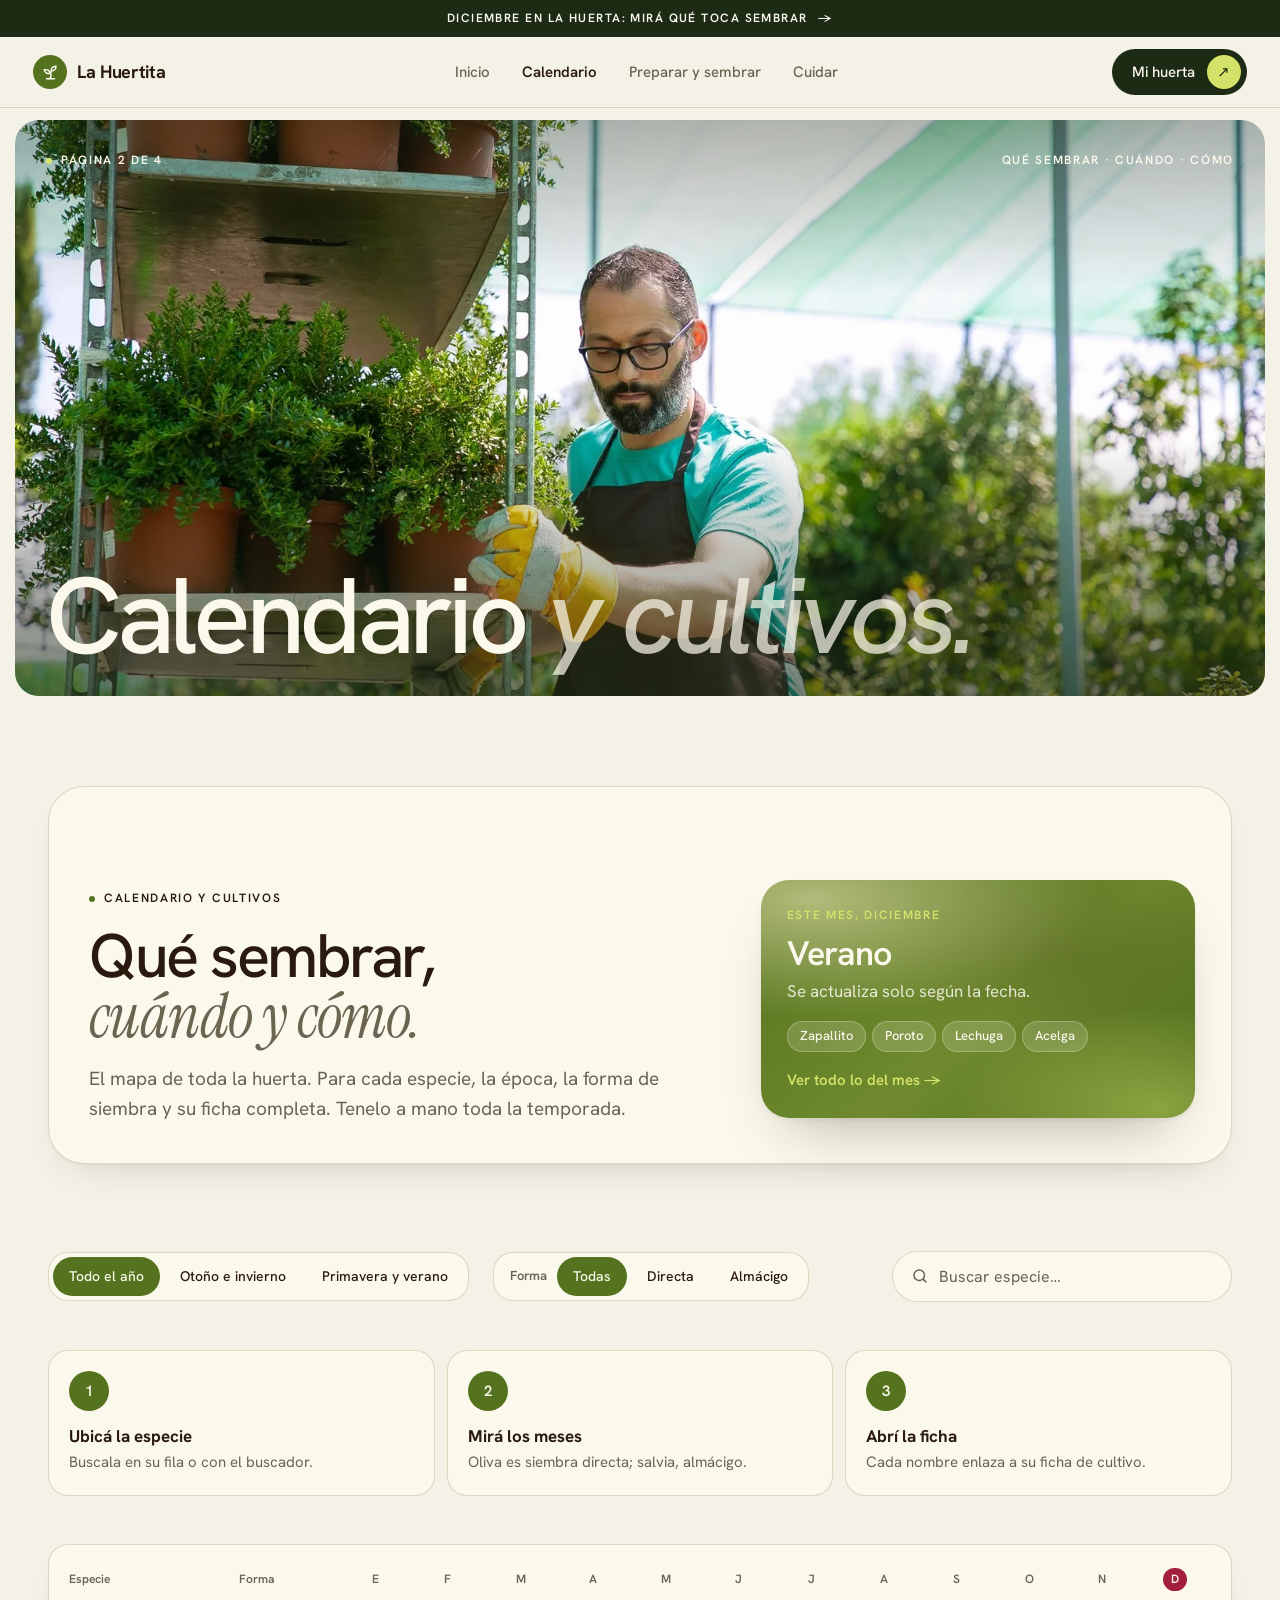
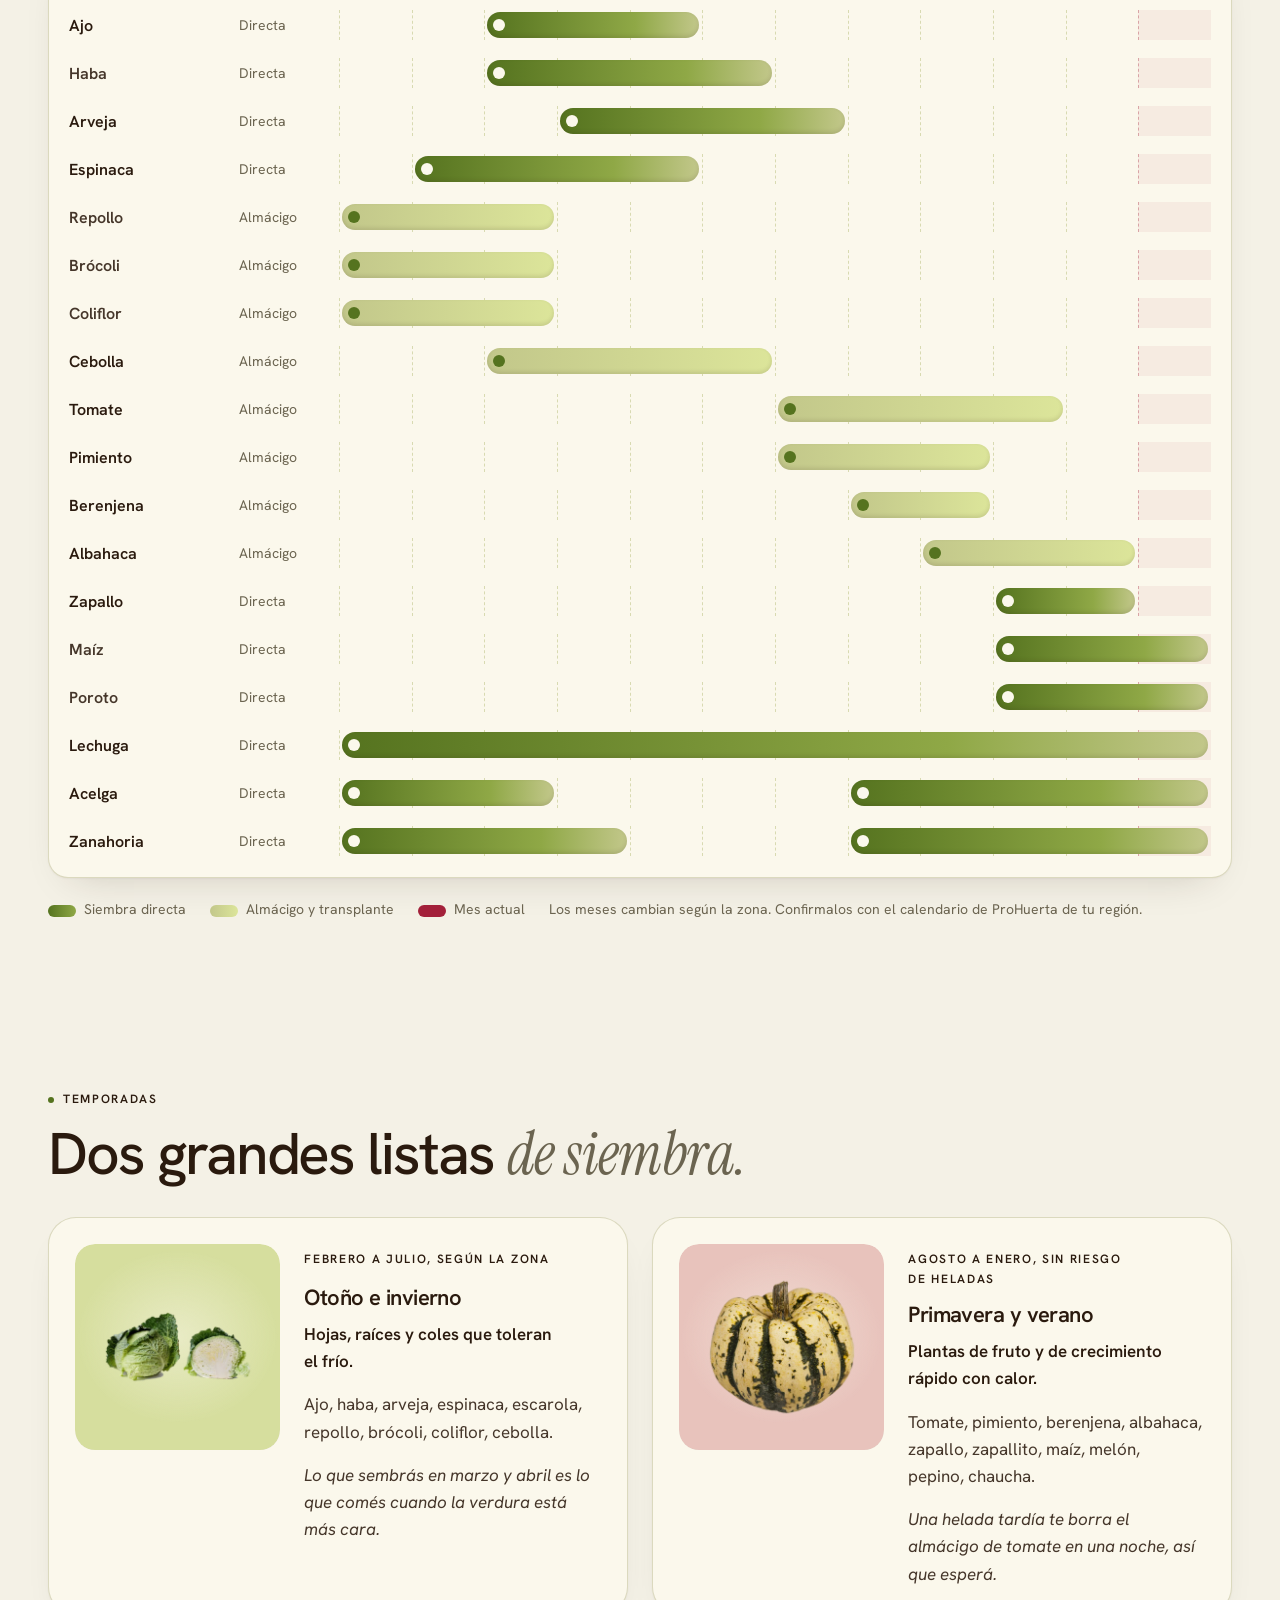
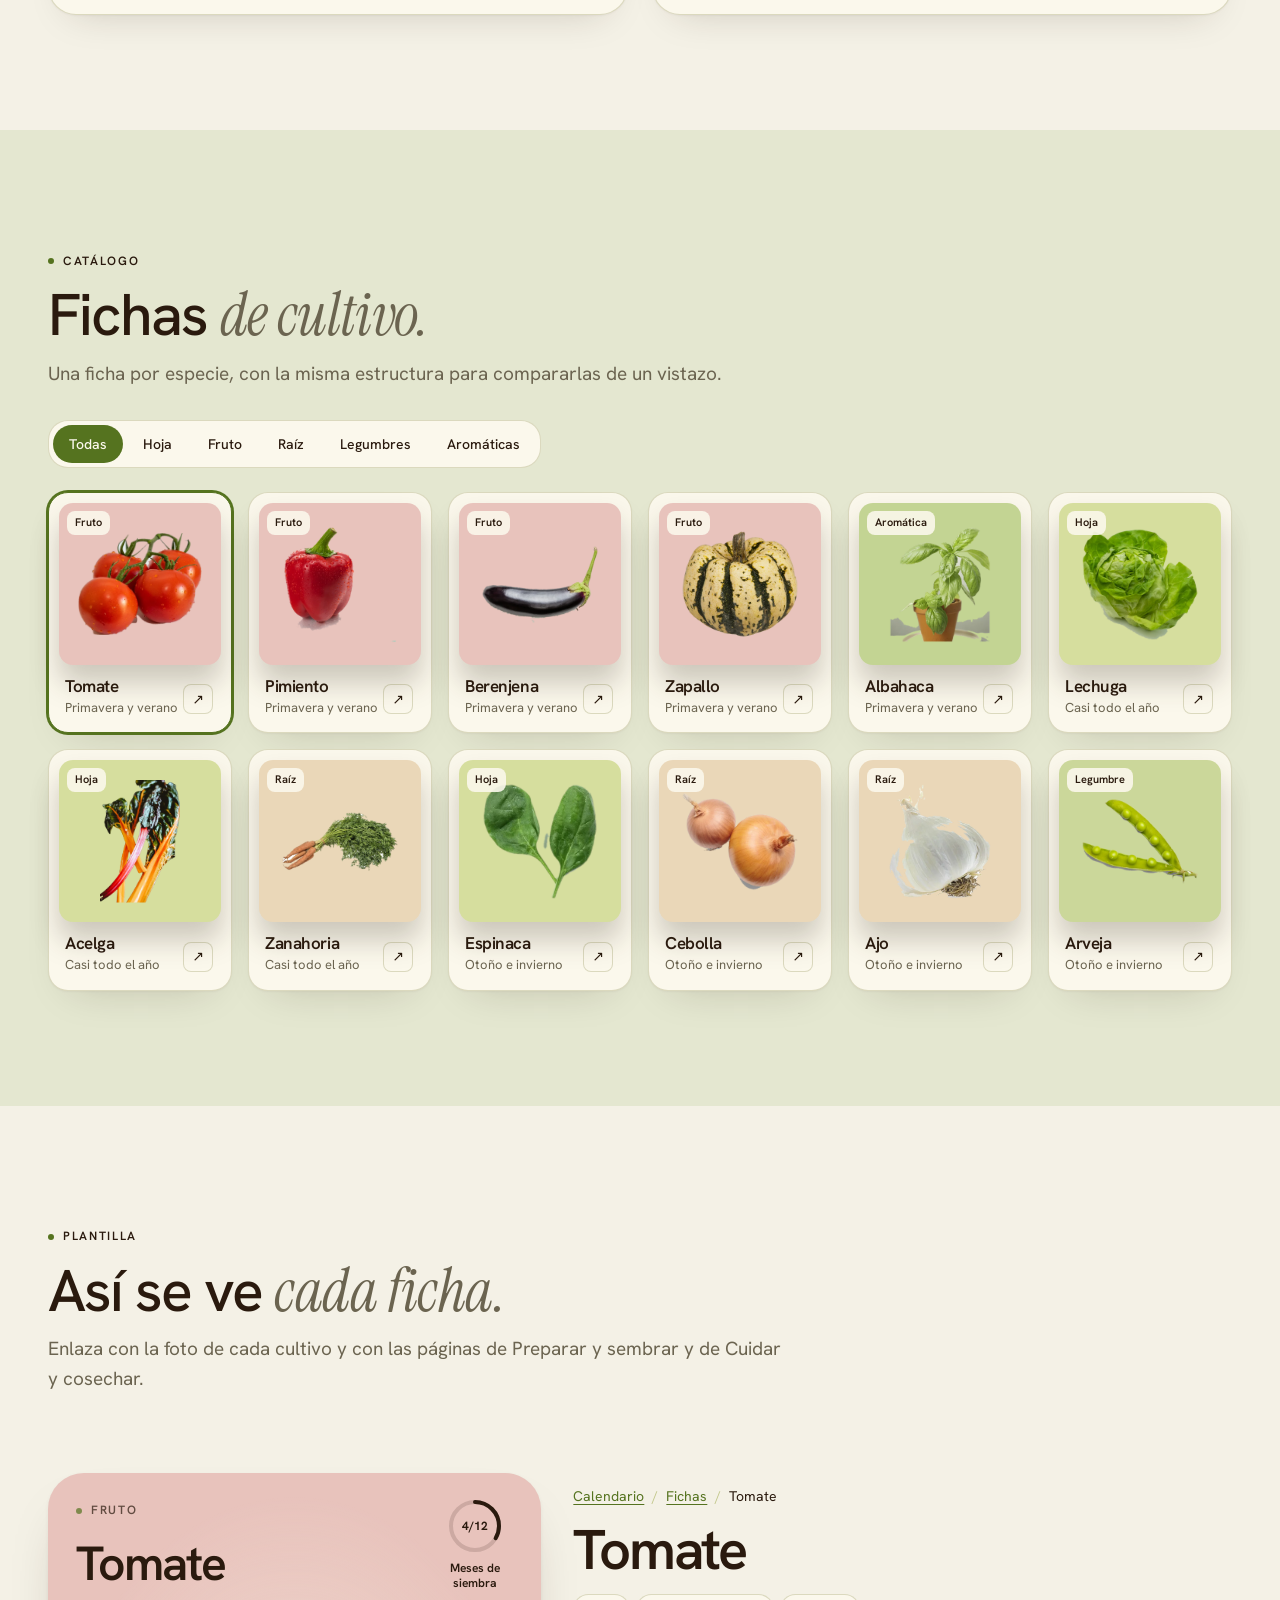
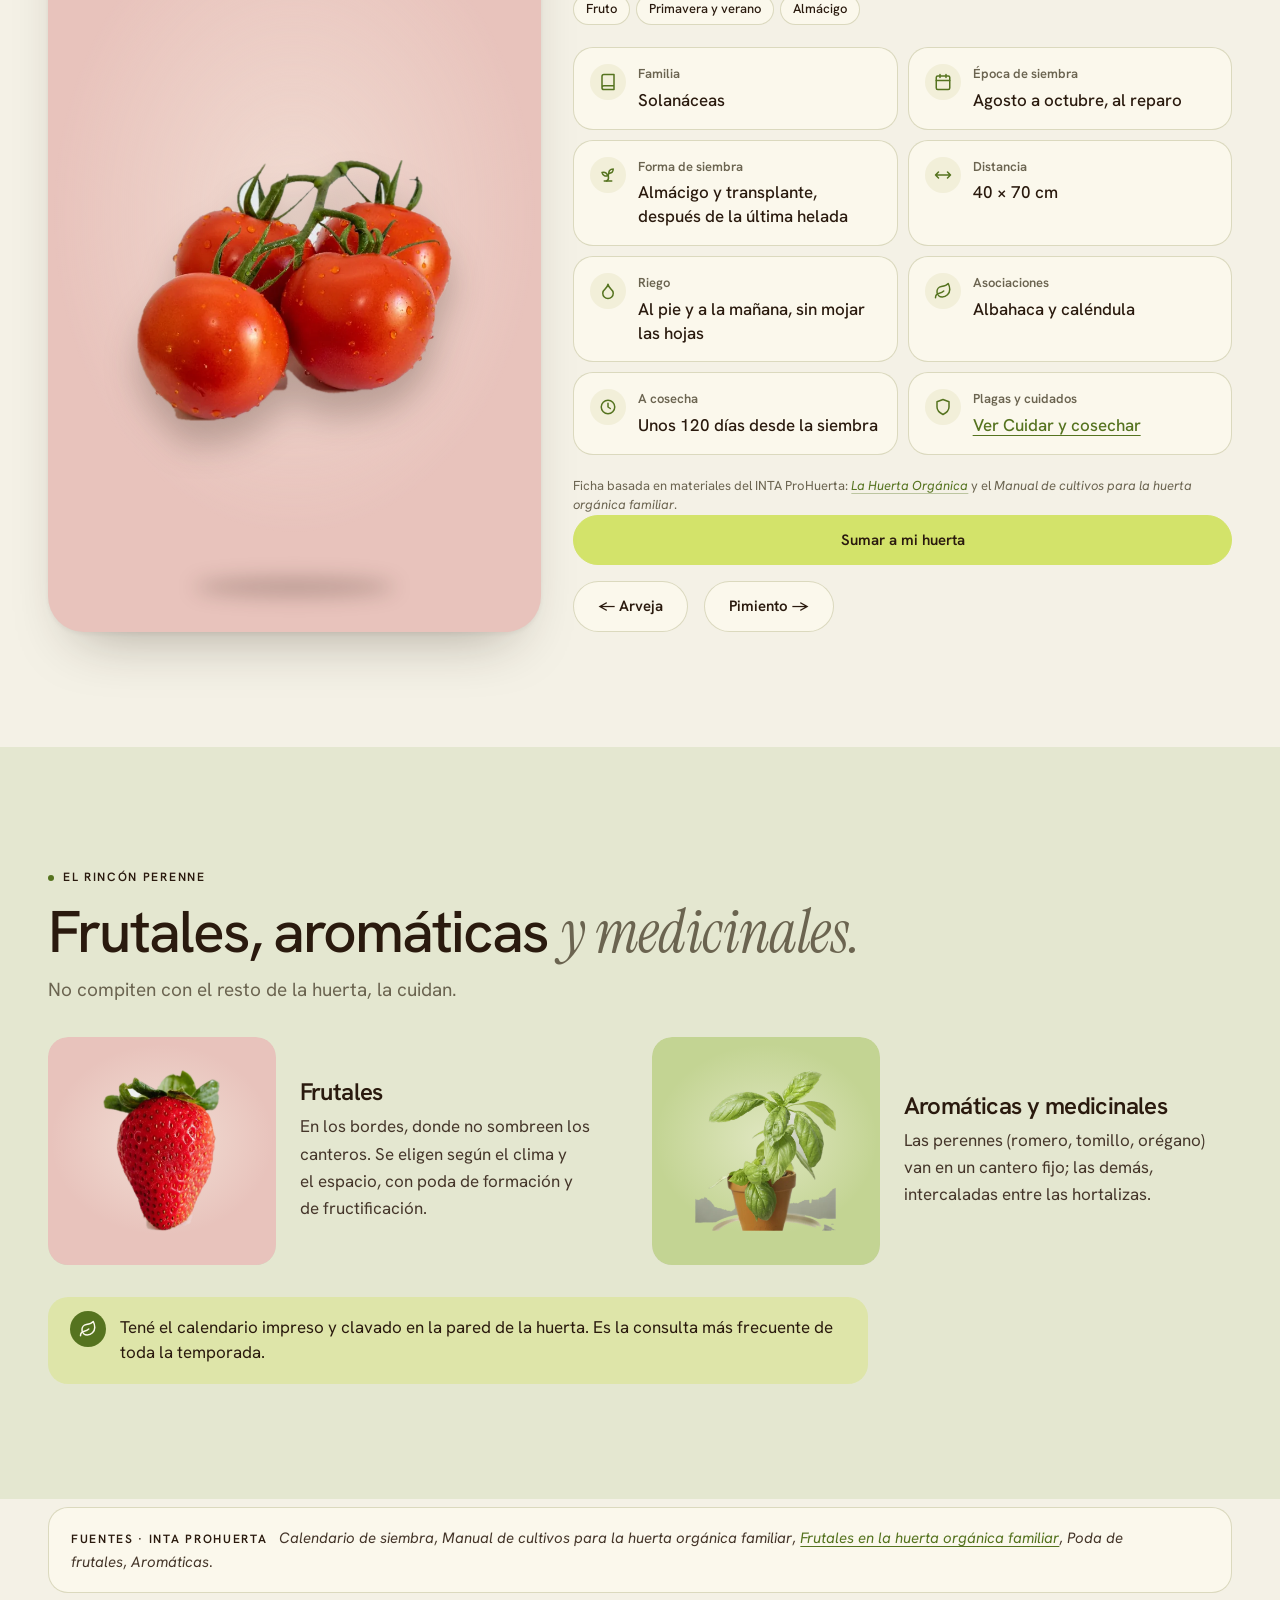
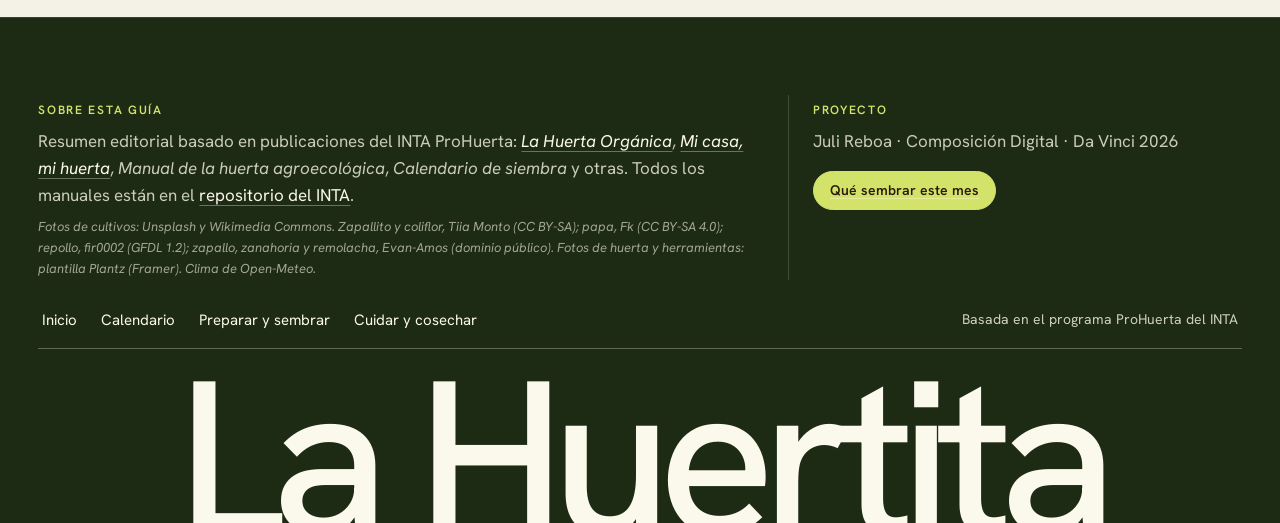
==== html/calendario.html @ 8a71ab1b "La Huertita: guía de huerta urbana familiar (P2 Composición Digital)" ====
<!doctype html>
<html lang="es">
  <head>
    <meta charset="utf-8">
    <meta name="viewport" content="width=device-width, initial-scale=1">
    <title>Calendario y cultivos · La Huertita</title>
    <meta name="description" content="Qué sembrar, cuándo y cómo: calendario anual de siembra y fichas de cultivo, basado en el ProHuerta del INTA.">
    <link href="https://cdn.jsdelivr.net/npm/bootstrap@5.3.8/dist/css/bootstrap.min.css" rel="stylesheet" integrity="sha384-sRIl4kxILFvY47J16cr9ZwB07vP4J8+LH7qKQnuqkuIAvNWLzeN8tE5YBujZqJLB" crossorigin="anonymous">
    <link rel="preconnect" href="https://fonts.googleapis.com">
    <link rel="preconnect" href="https://fonts.gstatic.com" crossorigin>
    <link href="https://fonts.googleapis.com/css2?family=Instrument+Serif:ital@0;1&display=swap" rel="stylesheet">
    <link rel="stylesheet" href="../css/style.css?v=2210b">
  </head>
  <body data-base="../">
    <header class="nav-huertita container-xxl px-3">
      <nav class="navbar navbar-expand-lg">
        <a class="navbar-brand" href="../index.html">La Huertita <small>Asistente de huerta</small></a>
        <button class="navbar-toggler" type="button" data-bs-toggle="collapse" data-bs-target="#menu" aria-controls="menu" aria-expanded="false" aria-label="Abrir el menú">
          <span class="navbar-toggler-icon"></span>
        </button>
        <div class="collapse navbar-collapse " id="menu">
          <ul class="navbar-nav gap-lg-3">
            <li class="nav-item"><a class="nav-link" href="../index.html">Inicio</a></li>
            <li class="nav-item"><a class="nav-link active" aria-current="page" href="calendario.html">Calendario</a></li>
            <li class="nav-item"><a class="nav-link" href="preparar-y-sembrar.html">Preparar y sembrar</a></li>
            <li class="nav-item"><a class="nav-link" href="cuidar-y-cosechar.html">Cuidar</a></li>
          </ul>
          <a class="btn-cta" href="../index.html#mis-plantas">Mi huerta <span class="circulo" aria-hidden="true">↗</span></a>
        </div>
      </nav>
    </header>

    <main>
      <section class="portada-interna">
        <div class="foto-marco">
          <img class="fondo" src="../imgs/fotos/vivero.webp" alt="Huertero acomodando macetas con plantines en un vivero" fetchpriority="high">
          <div class="foto-rotulos"><span>Página 2 de 4</span><span>Qué sembrar · Cuándo · Cómo</span></div>
          <p class="foto-titulo" aria-hidden="true">Calendario <em>y cultivos.</em></p>
        </div>
      </section>

      <!-- Hero + este mes -->
      <section class="hero-interna">
        <div class="container-xxl px-4 px-lg-5">
          <div class="row g-5 align-items-center">
            <div class="col-lg-7">
              <p class="overline">Calendario y cultivos</p>
              <h1>Qué sembrar, <em>cuándo y cómo.</em></h1>
              <p class="bajada mb-0">El mapa de toda la huerta. Para cada especie, la época, la forma de siembra y su ficha completa. Tenelo a mano toda la temporada.</p>
            </div>
            <div class="col-lg-5">
              <aside class="card tarjeta tarjeta-mes" aria-labelledby="temporada-mes">
                <p class="overline d-flex align-items-center gap-2"><span id="rotulo-mes">Este mes</span></p>
                <h2 id="temporada-mes">Primavera y verano</h2>
                <p>Se actualiza solo según la fecha.</p>
                <div class="chips mb-3" id="chips-mes"></div>
                <a class="link-flecha" href="#calendario">Ver todo lo del mes →</a>
              </aside>
            </div>
          </div>
        </div>
      </section>

      <!-- Filtros y cómo leer -->
      <section class="pt-5 pb-4">
        <div class="container-xxl px-4 px-lg-5">
          <div class="d-flex flex-wrap gap-4 align-items-center justify-content-between mb-5">
            <div class="d-flex flex-wrap gap-4 align-items-center">
              <div class="filtro" id="filtro-temporada" role="group" aria-label="Temporada">
                <button type="button" data-valor="todo" aria-pressed="true">Todo el año</button>
                <button type="button" data-valor="oi" aria-pressed="false">Otoño e invierno</button>
                <button type="button" data-valor="pv" aria-pressed="false">Primavera y verano</button>
              </div>
              <div class="filtro" id="filtro-forma" role="group" aria-label="Forma de siembra">
                <span class="etiqueta">Forma</span>
                <button type="button" data-valor="todas" aria-pressed="true">Todas</button>
                <button type="button" data-valor="directa" aria-pressed="false">Directa</button>
                <button type="button" data-valor="almacigo" aria-pressed="false">Almácigo</button>
              </div>
            </div>
            <label class="visually-hidden" for="buscador">Buscar especie</label>
            <input class="buscador" id="buscador" type="search" placeholder="Buscar especie…" autocomplete="off">
          </div>

          <ol class="pasos en-fila">
            <li><span class="n">1</span><div><strong>Ubicá la especie</strong><span>Buscala en su fila o con el buscador.</span></div></li>
            <li><span class="n">2</span><div><strong>Mirá los meses</strong><span>Oliva es siembra directa; salvia, almácigo.</span></div></li>
            <li><span class="n">3</span><div><strong>Abrí la ficha</strong><span>Cada nombre enlaza a su ficha de cultivo.</span></div></li>
          </ol>
        </div>
      </section>

      <!-- Calendario anual -->
      <section class="pt-4 pb-5" id="calendario">
        <div class="container-xxl px-4 px-lg-5">
          <h2 class="visually-hidden">Calendario anual de siembra</h2>
          <div class="table-responsive tabla-huerta">
            <div class="gantt" id="gantt" role="table" aria-label="Meses de siembra por especie"></div>
          </div>
          <div class="leyenda">
            <span><i style="background:linear-gradient(90deg,#55731F,#8FA846)"></i>Siembra directa</span>
            <span><i style="background:linear-gradient(90deg,#C2C78A,#DCE59A)"></i>Almácigo y transplante</span>
            <span><i style="background:var(--color-acento)"></i>Mes actual</span>
            <span>Los meses cambian según la zona. Confirmalos con el calendario de ProHuerta de tu región.</span>
          </div>
        </div>
      </section>

      <!-- Las dos temporadas -->
      <section class="seccion">
        <div class="container-xxl px-4 px-lg-5">
          <div class="encabezado">
            <p class="overline">Temporadas</p>
            <h2>Dos grandes listas <em>de siembra.</em></h2>
          </div>
          <div class="row g-4">
            <div class="col-lg-6">
              <article class="card tarjeta">
                <div class="row g-4">
                  <div class="col-sm-5"><figure class="lamina-grabado foto-recorte" style="--tono:#D6DE9E"><img class="img-fluid recorte" src="../imgs/cultivos/repollo.webp" alt="Repollo crespo de invierno" loading="lazy"></figure></div>
                  <div class="col-sm-7">
                    <p class="overline">Febrero a julio, según la zona</p>
                    <h3>Otoño e invierno</h3>
                    <p class="fw-semibold" style="color:var(--color-titulos)">Hojas, raíces y coles que toleran el frío.</p>
                    <p>Ajo, haba, arveja, espinaca, escarola, repollo, brócoli, coliflor, cebolla.</p>
                    <p class="fst-italic mb-0">Lo que sembrás en marzo y abril es lo que comés cuando la verdura está más cara.</p>
                  </div>
                </div>
              </article>
            </div>
            <div class="col-lg-6">
              <article class="card tarjeta">
                <div class="row g-4">
                  <div class="col-sm-5"><figure class="lamina-grabado foto-recorte" style="--tono:#E8C3BC"><img class="img-fluid recorte" src="../imgs/cultivos/zapallo.webp" alt="Zapallo de verano" loading="lazy"></figure></div>
                  <div class="col-sm-7">
                    <p class="overline">Agosto a enero, sin riesgo de heladas</p>
                    <h3>Primavera y verano</h3>
                    <p class="fw-semibold" style="color:var(--color-titulos)">Plantas de fruto y de crecimiento rápido con calor.</p>
                    <p>Tomate, pimiento, berenjena, albahaca, zapallo, zapallito, maíz, melón, pepino, chaucha.</p>
                    <p class="fst-italic mb-0">Una helada tardía te borra el almácigo de tomate en una noche, así que esperá.</p>
                  </div>
                </div>
              </article>
            </div>
          </div>
        </div>
      </section>

      <!-- Fichas de cultivo -->
      <section class="seccion alterna">
        <div class="container-xxl px-4 px-lg-5">
          <div class="encabezado">
            <p class="overline">Catálogo</p>
            <h2>Fichas <em>de cultivo.</em></h2>
            <p class="bajada">Una ficha por especie, con la misma estructura para compararlas de un vistazo.</p>
          </div>
          <div class="filtro mb-4" id="filtro-familia" role="group" aria-label="Filtrar por familia">
            <button type="button" data-valor="todas" aria-pressed="true">Todas</button>
            <button type="button" data-valor="hoja" aria-pressed="false">Hoja</button>
            <button type="button" data-valor="fruto" aria-pressed="false">Fruto</button>
            <button type="button" data-valor="raiz" aria-pressed="false">Raíz</button>
            <button type="button" data-valor="legumbre" aria-pressed="false">Legumbres</button>
            <button type="button" data-valor="aromatica" aria-pressed="false">Aromáticas</button>
          </div>
          <div class="row g-3" id="grilla-fichas"></div>
        </div>
      </section>

      <!-- Ficha tipo -->
      <section class="seccion">
        <div class="container-xxl px-4 px-lg-5">
          <div class="encabezado">
            <p class="overline">Plantilla</p>
            <h2>Así se ve <em>cada ficha.</em></h2>
            <p class="bajada">Enlaza con la foto de cada cultivo y con las páginas de Preparar y sembrar y de Cuidar y cosechar.</p>
          </div>
          <article class="ficha row g-5" id="ficha" aria-live="polite" style="scroll-margin-top:110px">
            <div class="col-lg-5">
              <div class="cabecera-ficha">
                <p class="overline" data-campo="familia">Fruto</p>
                <p class="nombre" data-campo="nombre" aria-hidden="true">Tomate</p>
                <div class="anillo" data-campo="anillo"></div>
                <img class="ficha-imagen recorte" src="../imgs/cultivos/tomate.webp" data-cultivo="tomate" data-base="../" alt="Tomate">
                <div class="sombra-piso" aria-hidden="true"></div>
              </div>
            </div>
            <div class="col-lg-7">
              <nav aria-label="Ubicación">
                <ol class="breadcrumb migas mb-0">
                  <li class="breadcrumb-item"><a href="#calendario">Calendario</a></li>
                  <li class="breadcrumb-item"><a href="#grilla-fichas">Fichas</a></li>
                  <li class="breadcrumb-item active" aria-current="page" data-campo="miga">Tomate</li>
                </ol>
              </nav>
              <h3>Tomate</h3>
              <div class="chips"></div>
              <dl>
                <div class="ico-familia"><dt>Familia</dt><dd data-campo="botanica"></dd></div>
                <div class="ico-epoca"><dt>Época de siembra</dt><dd data-campo="siembra"></dd></div>
                <div class="ico-forma"><dt>Forma de siembra</dt><dd data-campo="como"></dd></div>
                <div class="ico-distancia"><dt>Distancia</dt><dd data-campo="distancia"></dd></div>
                <div class="ico-riego"><dt>Riego</dt><dd data-campo="riego"></dd></div>
                <div class="ico-asociaciones"><dt>Asociaciones</dt><dd data-campo="asociaciones"></dd></div>
                <div class="ico-cosecha"><dt>A cosecha</dt><dd data-campo="dias"></dd></div>
                <div class="ico-plagas"><dt>Plagas y cuidados</dt><dd><a href="cuidar-y-cosechar.html#plagas">Ver Cuidar y cosechar</a></dd></div>
              </dl>
              <p class="fuente-dato">Ficha basada en materiales del INTA ProHuerta: <a href="https://repositorio.inta.gob.ar/handle/20.500.12123/15389" target="_blank" rel="noopener"><em>La Huerta Orgánica</em></a> y el <em>Manual de cultivos para la huerta orgánica familiar</em>.</p>
              <a class="btn btn-huerta lima w-100 mb-3" id="ficha-sumar" href="../index.html#mis-plantas">Sumar a mi huerta</a>
              <div class="d-flex gap-3">
                <button class="btn btn-huerta secundario" type="button" id="ficha-anterior">← Anterior</button>
                <button class="btn btn-huerta secundario" type="button" id="ficha-siguiente">Siguiente →</button>
              </div>
            </div>
          </article>
        </div>
      </section>

      <!-- Frutales, aromáticas y medicinales -->
      <section class="seccion alterna">
        <div class="container-xxl px-4 px-lg-5">
          <div class="encabezado">
            <p class="overline">El rincón perenne</p>
            <h2>Frutales, aromáticas <em>y medicinales.</em></h2>
            <p class="bajada">No compiten con el resto de la huerta, la cuidan.</p>
          </div>
          <div class="row g-4">
            <div class="col-lg-6">
              <div class="row g-4 align-items-center">
                <div class="col-sm-5"><figure class="lamina-grabado foto-recorte" style="--tono:#E8C3BC"><img class="img-fluid recorte" src="../imgs/cultivos/frutilla.webp" alt="Frutilla madura" loading="lazy"></figure></div>
                <div class="col-sm-7">
                  <h3 class="fs-4">Frutales</h3>
                  <p class="mb-0">En los bordes, donde no sombreen los canteros. Se eligen según el clima y el espacio, con poda de formación y de fructificación.</p>
                </div>
              </div>
            </div>
            <div class="col-lg-6">
              <div class="row g-4 align-items-center">
                <div class="col-sm-5"><figure class="lamina-grabado foto-recorte" style="--tono:#C3D493"><img class="img-fluid recorte" src="../imgs/cultivos/albahaca.webp" alt="Planta de albahaca en maceta" loading="lazy"></figure></div>
                <div class="col-sm-7">
                  <h3 class="fs-4">Aromáticas y medicinales</h3>
                  <p class="mb-0">Las perennes (romero, tomillo, orégano) van en un cantero fijo; las demás, intercaladas entre las hortalizas.</p>
                </div>
              </div>
            </div>
          </div>
          <p class="nota">Tené el calendario impreso y clavado en la pared de la huerta. Es la consulta más frecuente de toda la temporada.</p>
        </div>
      </section>

      <section class="fuentes">
        <div class="container-xxl px-4 px-lg-5">
          <p class="mb-0"><span class="overline">Fuentes · INTA ProHuerta</span> <em>Calendario de siembra</em>, <em>Manual de cultivos para la huerta orgánica familiar</em>, <a href="https://repositorio.inta.gob.ar/handle/20.500.12123/15387" target="_blank" rel="noopener"><em>Frutales en la huerta orgánica familiar</em></a>, <em>Poda de frutales</em>, <em>Aromáticas</em>.</p>
        </div>
      </section>
    </main>

    <footer class="pie">
      <div class="container-xxl px-3">
        <div class="pie-marco">
          <img class="fondo" src="../imgs/paisajes/bruma.webp" alt="" loading="lazy">
          <div class="pie-tarjeta">
            <div>
              <p class="overline mb-2">Sobre esta guía</p>
              <p class="mb-2">Resumen editorial basado en publicaciones del INTA ProHuerta: <a href="https://repositorio.inta.gob.ar/handle/20.500.12123/15389" target="_blank" rel="noopener"><em>La Huerta Orgánica</em></a>, <a href="https://repositorio.inta.gob.ar/handle/20.500.12123/15072" target="_blank" rel="noopener"><em>Mi casa, mi huerta</em></a>, <em>Manual de la huerta agroecológica</em>, <em>Calendario de siembra</em> y otras. Todos los manuales están en el <a href="https://repositorio.inta.gob.ar/" target="_blank" rel="noopener">repositorio del INTA</a>.</p>
              <p class="credito mt-0 mb-0">Fotos de cultivos: Unsplash y Wikimedia Commons. Zapallito y coliflor, Tiia Monto (CC BY-SA); papa, Fk (CC BY-SA 4.0); repollo, fir0002 (GFDL 1.2); zapallo, zanahoria y remolacha, Evan-Amos (dominio público). Fotos de huerta y herramientas: plantilla Plantz (Framer). Clima de Open-Meteo.</p>
            </div>
            <div>
              <p class="overline mb-2">Proyecto</p>
              <p class="mb-3">Juli Reboa · Composición Digital · Da Vinci 2026</p>
              <a class="btn btn-huerta lima chico" href="calendario.html">Qué sembrar este mes</a>
            </div>
          </div>
          <div class="pie-barra">
            <nav class="d-flex flex-wrap gap-4" aria-label="Pie de página">
              <a href="../index.html">Inicio</a>
              <a href="calendario.html">Calendario</a>
              <a href="preparar-y-sembrar.html">Preparar y sembrar</a>
              <a href="cuidar-y-cosechar.html">Cuidar y cosechar</a>
            </nav>
            <span>Basada en el programa ProHuerta del INTA</span>
          </div>
          <p class="pie-gigante" aria-hidden="true">La Huertita</p>
        </div>
      </div>
    </footer>

    <script src="https://cdn.jsdelivr.net/npm/bootstrap@5.3.8/dist/js/bootstrap.bundle.min.js" integrity="sha384-FKyoEForCGlyvwx9Hj09JcYn3nv7wiPVlz7YYwJrWVcXK/BmnVDxM+D2scQbITxI" crossorigin="anonymous"></script>
    <script src="../js/cultivos.js"></script>
    <script src="../js/este-mes.js"></script>
    <script src="../js/calendario.js"></script>
    <script src="../js/front.js?v=2210b"></script>
  </body>
</html>
---- css/style.css ----
@font-face {
    font-family: "Hanken Grotesk";
    src: url("font/HankenGrotesk-Variable.ttf");
    font-weight: 100 900;
    font-style: normal;
}

@font-face {
    font-family: "Hanken Grotesk";
    src: url("font/HankenGrotesk-Italic-Variable.ttf");
    font-weight: 100 900;
    font-style: italic;
}

/* =========================================================
   La Huertita · asistente de huerta en casa
   Paleta del P1, un poco más vibrante, con un lima para la
   acción principal. Fondo salvia claro, tarjetas crema muy
   redondeadas, verdes en degradé y controles en píldora.
   ========================================================= */
:root{
    --color-fondos:#FBF8EC;        /* Crema: superficie de tarjetas */
    --color-fondos-alt:#F2EFD9;    /* Crema con Salvia: superficies internas */
    --color-app:#EDEBD8;           /* fondo de página */
    --color-titulos:#2A1A0E;       /* Espresso */
    --color-textos:#45362A;        /* cuerpo, 10:1 sobre Crema */
    --color-suave:#6B6450;         /* secundarios, 5,6:1 sobre Crema */
    --color-acento:#A3203A;        /* Tomate: «hoy» y alertas */
    --color-acento-oscuro:#4A1416; /* Burgundy */
    --color-marca:#55731F;         /* Olivo: marca y estados activos */
    --color-lineas:#C2C78A;        /* Salvia */
    --color-lima:#D3E36A;          /* Lima: la acción principal */
    --color-borde:rgba(150,150,95,.32);
    --color-blanco:#FBF8EC;

    --verde-degrade:
        radial-gradient(120% 90% at 12% 8%, rgba(194,199,138,.85), transparent 55%),
        radial-gradient(80% 70% at 92% 96%, rgba(211,227,106,.45), transparent 60%),
        radial-gradient(60% 60% at 70% 30%, rgba(42,26,14,.16), transparent 70%),
        linear-gradient(140deg, #55731F, #6F8A2E 55%, #4C6A1B);

    --radio-xl:36px;
    --radio:28px;
    --radio-m:20px;
    --radio-s:14px;
    --pildora:999px;
    --sombra:0 1px 2px rgba(42,26,14,.04), 0 18px 40px -24px rgba(42,26,14,.22);
    --sombra-alta:0 2px 4px rgba(42,26,14,.05), 0 30px 60px -30px rgba(42,26,14,.38);
    --medida:68ch;
}

html{ scroll-behavior:smooth; scroll-padding-top:104px; }
@media (prefers-reduced-motion:reduce){ html{ scroll-behavior:auto; } *, *::before{ transition:none !important; animation:none !important; } }

body{
    background-color:var(--color-app);
    color:var(--color-textos);
    font-family:"Hanken Grotesk", system-ui, sans-serif;
    font-size:17px;
    line-height:1.6;
}

h1,h2,h3,h4,h5,h6{
    font-family:"Hanken Grotesk";
    font-weight:600;
    color:var(--color-titulos);
    line-height:1.08;
    letter-spacing:-.025em;
    text-wrap:balance;
}
p{ text-wrap:pretty; }
p,a{ font-family:"Hanken Grotesk"; }
a{ color:var(--color-marca); text-decoration-thickness:1px; text-underline-offset:.22em; }
a:hover{ color:var(--color-titulos); }
em{ font-style:italic; }

::selection{ background:var(--color-lima); color:var(--color-titulos); }
:focus-visible{ outline:2px solid var(--color-marca); outline-offset:3px; }
html{ scrollbar-color:var(--color-lineas) var(--color-app); }
input, textarea{ caret-color:var(--color-marca); }
.tabular{ font-variant-numeric:tabular-nums; }

/* ---------- piezas comunes ---------- */
.overline{
    font-size:13px; font-weight:600; letter-spacing:.06em; text-transform:uppercase;
    color:var(--color-marca); margin:0;
}
.bajada{ font-size:19px; line-height:1.55; color:var(--color-suave); max-width:var(--medida); }
.text-center .bajada{ margin-inline:auto; }
.link-flecha{ font-weight:600; font-size:15px; text-decoration:none; color:var(--color-marca); display:inline-flex; gap:6px; align-items:center; background:none; border:0; padding:0; }
.link-flecha:hover{ color:var(--color-titulos); }

.btn-huerta{
    font-weight:600; font-size:15px;
    padding:13px 24px; border-radius:var(--pildora);
    border:1px solid var(--color-titulos);
    background:var(--color-titulos); color:var(--color-fondos);
    text-decoration:none; display:inline-flex; align-items:center; justify-content:center; gap:8px;
    transition:background-color .2s ease, color .2s ease, transform .2s ease;
}
.btn-huerta:hover{ background:var(--color-marca); border-color:var(--color-marca); color:var(--color-fondos); }
.btn-huerta:active{ transform:scale(.98); }
.btn-huerta.secundario{ background:var(--color-fondos); color:var(--color-titulos); border-color:var(--color-borde); }
.btn-huerta.secundario:hover{ background:var(--color-fondos-alt); border-color:var(--color-lineas); color:var(--color-titulos); }
.btn-huerta.lima{ background:var(--color-lima); border-color:var(--color-lima); color:var(--color-titulos); }
.btn-huerta.lima:hover{ background:var(--color-titulos); border-color:var(--color-titulos); color:var(--color-lima); }
.btn-huerta.chico{ padding:8px 16px; font-size:14px; }

.chip{
    display:inline-flex; align-items:center; gap:6px;
    font-size:13px; font-weight:500; line-height:1.3;
    padding:6px 12px; border:1px solid var(--color-borde); border-radius:var(--pildora);
    color:var(--color-titulos); background:var(--color-fondos);
}
.chips{ display:flex; flex-wrap:wrap; gap:6px; }
.card > .chip, .tarjeta > .chip{ align-self:flex-start; }
.chip.lima{ background:var(--color-lima); border-color:var(--color-lima); }
.chip.alerta{ background:var(--color-acento); border-color:var(--color-acento); color:var(--color-fondos); }

.vivo{ display:inline-flex; align-items:center; gap:8px; font-size:14px; font-weight:600; color:var(--color-marca); }
.vivo::before{ content:""; width:8px; height:8px; border-radius:50%; background:currentColor; box-shadow:0 0 0 4px rgba(85,115,31,.18); }

.seccion{ padding:56px 0; }
.seccion.alterna{ background:transparent; }
.seccion h2{ font-size:clamp(30px,4vw,44px); }

.panel{
    background:var(--color-fondos); border:1px solid var(--color-borde);
    border-radius:var(--radio); box-shadow:var(--sombra); padding:26px;
}
.panel-verde{
    background:var(--verde-degrade); color:var(--color-fondos);
    border-radius:var(--radio); box-shadow:var(--sombra-alta); padding:26px;
    position:relative; overflow:hidden;
}
.panel-verde h2, .panel-verde h3, .panel-verde .overline{ color:var(--color-fondos); }
.panel-verde p{ color:rgba(251,248,236,.85); }
.panel .cabeza, .panel-verde .cabeza{ display:flex; justify-content:space-between; align-items:flex-start; gap:12px; }
.panel h2.chico, .panel-verde h2.chico{ font-size:20px; margin:0; display:flex; align-items:center; gap:10px; }

.icono-redondo{
    width:44px; height:44px; border-radius:50%; flex:none;
    display:inline-flex; align-items:center; justify-content:center;
    background:var(--color-fondos-alt); color:var(--color-marca);
}
.icono-redondo svg{ width:22px; height:22px; }

/* ---------- cabecera flotante ---------- */
.nav-huertita{ position:sticky; top:12px; z-index:20; margin-top:12px; }
.nav-huertita .navbar{
    background:rgba(251,248,236,.84); backdrop-filter:blur(14px); -webkit-backdrop-filter:blur(14px);
    border:1px solid var(--color-borde); border-radius:var(--pildora);
    box-shadow:var(--sombra); padding:8px 8px 8px 10px;
}
.nav-huertita .navbar-brand{
    font-weight:700; font-size:18px; letter-spacing:-.02em; color:var(--color-titulos);
    display:flex; align-items:center; gap:10px; padding:0; margin-right:16px;
}
.nav-huertita .navbar-brand::before{
    content:""; width:40px; height:40px; border-radius:50%; flex:none;
    background:var(--color-marca) url("data:image/svg+xml,%3csvg xmlns='http://www.w3.org/2000/svg' viewBox='0 0 24 24' fill='none' stroke='%23FBF8EC' stroke-width='1.8' stroke-linecap='round' stroke-linejoin='round'%3e%3cpath d='M7 20h10'/%3e%3cpath d='M10 20c5.5-2.5.8-6.4 3-10'/%3e%3cpath d='M9.5 9.4c1.1.8 1.8 2.2 2.3 3.7-2 .4-3.5.4-4.8-.3-1.2-.6-2.3-1.9-3-4.2 2.8-.5 4.4 0 5.5.8z'/%3e%3cpath d='M14.1 6a7 7 0 0 0-1.1 4c1.9-.1 3.3-.6 4.3-1.4 1-1 1.6-2.3 1.7-4.6-2.7.1-4 1-4.9 2z'/%3e%3c/svg%3e") center/22px no-repeat;
}
.navbar-brand small, .pie .marca small{ font-size:12px; font-weight:500; letter-spacing:0; text-transform:none; color:var(--color-suave); }
.nav-huertita .navbar-nav{ background:var(--color-fondos-alt); border-radius:var(--pildora); padding:4px; gap:2px !important; }
.nav-huertita .nav-link{
    font-size:15px; font-weight:500; color:var(--color-titulos);
    padding:9px 18px !important; border-radius:var(--pildora);
    transition:background-color .2s ease, color .2s ease;
}
.nav-huertita .nav-link:hover{ background:rgba(194,199,138,.35); color:var(--color-titulos); }
.nav-huertita .nav-link.active{ background:var(--color-marca); color:var(--color-fondos); }
.nav-huertita .navbar-toggler{ border:1px solid var(--color-borde); border-radius:50%; width:44px; height:44px; padding:0; background:var(--color-fondos); }
.nav-huertita .navbar-toggler:focus{ box-shadow:0 0 0 2px var(--color-marca); }
.nav-huertita .navbar-toggler-icon{ width:18px; height:18px; }
@media (max-width:991.98px){
    .nav-huertita .navbar{ border-radius:var(--radio); }
    .nav-huertita .navbar-collapse{ padding:10px 2px 4px; }
    .nav-huertita .navbar-nav{ border-radius:var(--radio-m); }
    .nav-huertita .nav-link{ padding:12px 16px !important; }
}

/* ---------- imágenes ---------- */
figure{ margin:0; }
.lamina{ position:relative; }
.lamina figcaption{ position:absolute; left:16px; bottom:16px; right:16px; display:flex; }
.lamina figcaption span{
    font-size:13px; line-height:1.3; color:var(--color-titulos);
    background:rgba(251,248,236,.8); backdrop-filter:blur(10px); -webkit-backdrop-filter:blur(10px);
    border-radius:var(--pildora); padding:8px 14px;
}
.lamina-grabado figcaption{ font-size:13px; color:var(--color-suave); margin-top:10px; }
.hero-imagen{ width:100%; aspect-ratio:4/5; object-fit:cover; border-radius:var(--radio); display:block; }
.lamina-grabado img{
    display:block; width:100%; aspect-ratio:1; object-fit:contain;
    background:var(--color-fondos-alt); padding:10%; border-radius:var(--radio-m);
}
.lamina-grabado.grande img{ aspect-ratio:16/10; padding:5%; }
.imagen-cover{ width:100%; height:100%; object-fit:cover; border-radius:var(--radio-m); }

/* foto recortada sobre fondo de color, con sombra de piso */
.recorte{ filter:drop-shadow(0 18px 14px rgba(42,26,14,.22)); }

/* ---------- inicio ---------- */
.hero{ padding:24px 0 16px; }
.hero > .container-xxl > .row{
    background:var(--color-fondos); border:1px solid var(--color-borde);
    border-radius:var(--radio-xl); box-shadow:var(--sombra); margin:0; padding:12px;
}
.hero > .container-xxl > .row > [class*="col-lg-6"]:first-child{ padding:36px 28px 28px; }
.hero h1{ font-size:clamp(44px,6.4vw,84px); font-weight:600; letter-spacing:-.045em; line-height:.98; margin:18px 0 22px; }
.hero .fuente{ font-size:14px; font-weight:500; margin-top:24px; color:var(--color-suave); }
.hero .lamina{ height:100%; }
.hero .hero-imagen{ height:100%; min-height:520px; aspect-ratio:auto; }

.aviso{
    display:flex; align-items:center; gap:16px; margin-top:28px;
    background:rgba(211,227,106,.42); border-radius:var(--radio-m); padding:12px 18px 12px 12px;
    color:var(--color-titulos); text-decoration:none; max-width:560px;
}
a.aviso:hover{ color:var(--color-titulos); background:rgba(211,227,106,.6); }
.aviso .dia{
    flex:none; width:64px; height:64px; border-radius:var(--radio-s); background:var(--color-marca); color:var(--color-fondos);
    display:flex; flex-direction:column; align-items:center; justify-content:center; line-height:1;
}
.aviso .dia b{ font-size:26px; font-weight:600; font-variant-numeric:tabular-nums; }
.aviso .dia small{ font-size:11px; font-weight:600; text-transform:uppercase; letter-spacing:.06em; margin-top:4px; }
.aviso strong{ display:block; font-size:16px; font-weight:600; }
.aviso span{ font-size:14px; color:var(--color-textos); }

/* tablero «Tu huerta hoy» */
.tablero{ padding:16px 0 24px; }
.tablero .titulo-tablero{ display:flex; flex-wrap:wrap; align-items:flex-end; justify-content:space-between; gap:12px; margin:24px 0 18px; }
.tablero .titulo-tablero h2{ font-size:clamp(30px,4vw,44px); margin:6px 0 0; }

/* clima */
.clima{ min-height:100%; display:flex; flex-direction:column; gap:18px; }
.clima .ciudad{
    display:inline-flex; align-items:center; gap:8px; white-space:nowrap; cursor:pointer; font:inherit;
    background:rgba(42,26,14,.22); border:1px solid rgba(251,248,236,.25); color:var(--color-fondos);
    border-radius:var(--pildora); padding:8px 14px; font-size:14px; font-weight:500;
}
.clima .ciudad:hover{ background:rgba(42,26,14,.32); }
.clima .ahora{ display:flex; align-items:center; gap:18px; }
.clima .ahora svg{ width:64px; height:64px; flex:none; }
.clima .temp{ font-size:72px; font-weight:500; line-height:1; letter-spacing:-.05em; color:var(--color-fondos); font-variant-numeric:tabular-nums; }
.clima .temp sup{ font-size:26px; top:-1.4em; margin-left:2px; }
.clima .estado{ font-size:17px; font-weight:600; color:var(--color-fondos); margin:0; }
.clima .detalle{ font-size:14px; margin:2px 0 0; }
.pronostico{ display:grid; grid-template-columns:repeat(5,1fr); gap:6px; margin-top:auto; }
.pronostico div{
    background:rgba(251,248,236,.14); border:1px solid rgba(251,248,236,.18); border-radius:var(--radio-s);
    padding:10px 6px; text-align:center; font-size:13px; color:var(--color-fondos);
    display:flex; flex-direction:column; align-items:center; gap:4px;
}
.pronostico div.hoy{ background:var(--color-fondos); color:var(--color-titulos); }
.pronostico svg{ width:26px; height:26px; }
.pronostico b{ font-weight:600; font-size:14px; font-variant-numeric:tabular-nums; }
.pronostico small{ font-size:12px; opacity:.85; font-variant-numeric:tabular-nums; }
.clima .fuente-clima{ font-size:12px; color:rgba(251,248,236,.7); margin:0; }
.clima .fuente-clima a{ color:inherit; }

/* riego */
.riego{ height:100%; display:flex; flex-direction:column; gap:14px; }
.riego .veredicto{ font-size:clamp(24px,2.6vw,30px); font-weight:600; letter-spacing:-.03em; line-height:1.15; color:var(--color-titulos); margin:6px 0 0; }
.riego .cantidad{ display:flex; align-items:baseline; gap:8px; }
.riego .cantidad b{ font-size:44px; font-weight:500; letter-spacing:-.04em; color:var(--color-titulos); line-height:1; font-variant-numeric:tabular-nums; }
.riego .cantidad span{ font-size:15px; color:var(--color-suave); }
.riego .razones{ list-style:none; padding:0; margin:0; display:grid; gap:8px; }
.riego .razones li{ display:flex; gap:10px; font-size:15px; color:var(--color-textos); align-items:flex-start; }
.riego .razones li::before{ content:""; flex:none; width:8px; height:8px; border-radius:50%; background:var(--color-lineas); margin-top:8px; }
.riego .razones li.clave::before{ background:var(--color-marca); }
.riego .razones li.alerta::before{ background:var(--color-acento); }
.balance{ display:flex; flex-direction:column; gap:6px; margin-top:auto; }
.balance .pista{ height:10px; border-radius:var(--pildora); background:var(--color-fondos-alt); overflow:hidden; display:flex; gap:3px; }
.balance .pista i{ display:block; height:100%; border-radius:var(--pildora); }
.balance .pista .lluvia{ background:var(--color-lineas); }
.balance .pista .falta{ background:var(--color-marca); }
.balance small{ font-size:12px; color:var(--color-suave); display:flex; justify-content:space-between; }
.riego.seco .icono-redondo{ background:var(--color-lima); color:var(--color-titulos); }

/* consejo del día */
.consejo{ height:100%; display:flex; flex-direction:column; gap:12px; }
.consejo .texto{ font-size:19px; font-weight:500; line-height:1.4; color:var(--color-titulos); margin:0; letter-spacing:-.01em; }
.consejo .pasar{ display:flex; gap:6px; margin-top:auto; }
.consejo .pasar button{
    width:40px; height:40px; border-radius:50%; border:1px solid var(--color-borde); background:var(--color-fondos);
    color:var(--color-titulos); display:inline-flex; align-items:center; justify-content:center; font-size:16px;
}
.consejo .pasar button:hover{ background:var(--color-fondos-alt); }

.este-mes{ padding:0 0 24px; }
.este-mes .mes{ font-size:clamp(40px,5vw,56px); margin:8px 0 6px; text-transform:capitalize; letter-spacing:-.04em; }

/* dial del mes */
.dial-tarjeta{ height:100%; display:flex; flex-direction:column; min-height:440px; }
.dial-tarjeta .cabeza p{ margin:4px 0 0; font-size:14px; }
.dial-tarjeta .cabeza p b{ color:var(--color-fondos); }
.pildora-vidrio{
    display:inline-flex; align-items:center; gap:8px; white-space:nowrap;
    background:rgba(42,26,14,.22); border:1px solid rgba(251,248,236,.25); color:var(--color-fondos);
    border-radius:var(--pildora); padding:8px 14px; font-size:14px; font-weight:500;
}
.dial{ flex:1; display:flex; align-items:center; justify-content:center; padding:14px 0; }
.dial svg{ width:min(290px,100%); height:auto; overflow:visible; }
.dial .pista{ stroke:rgba(251,248,236,.28); }
.dial .avance{ stroke:var(--color-fondos); }
.dial .centro{ fill:rgba(42,26,14,.16); }
.dial .marca-mes{ fill:rgba(251,248,236,.7); font-size:11px; font-weight:600; }
.dial .marca-mes.hoy{ fill:var(--color-lima); font-size:13px; }
.dial .numero{ fill:var(--color-fondos); font-size:46px; font-weight:500; letter-spacing:-.03em; font-variant-numeric:tabular-nums; }
.dial .rotulo{ fill:rgba(251,248,236,.85); font-size:13px; font-weight:600; letter-spacing:.08em; text-transform:uppercase; }
.dial-tarjeta .pie-dial{ display:flex; justify-content:space-between; align-items:flex-end; gap:12px; }
.boton-redondo{
    width:56px; height:56px; border-radius:var(--radio-s); flex:none; border:0;
    display:inline-flex; align-items:center; justify-content:center;
    background:var(--color-titulos); color:var(--color-fondos); text-decoration:none; font-size:26px; line-height:1;
    transition:transform .2s ease, background-color .2s ease;
}
.boton-redondo:hover{ background:var(--color-marca); color:var(--color-fondos); transform:translateY(-2px); }
.boton-redondo.lima{ background:var(--color-lima); color:var(--color-titulos); }
.boton-redondo.lima:hover{ background:var(--color-titulos); color:var(--color-lima); }
.con-globo{ position:relative; }
.con-globo .globo{
    position:absolute; bottom:calc(100% + 8px); right:0; white-space:nowrap;
    background:var(--color-fondos); color:var(--color-titulos); font-size:12px; font-weight:500;
    border-radius:8px; padding:4px 9px; box-shadow:var(--sombra);
}

/* tarjeta de fecha */
.tarjeta-fecha{ display:flex; align-items:stretch; padding:0; overflow:hidden; height:100%; }
.tarjeta-fecha .fecha{ padding:20px 22px; border-right:1px solid var(--color-borde); display:flex; flex-direction:column; justify-content:center; }
.tarjeta-fecha .fecha small{ font-size:14px; color:var(--color-suave); text-transform:capitalize; }
.tarjeta-fecha .fecha b{ font-size:40px; font-weight:500; color:var(--color-titulos); line-height:1; letter-spacing:-.03em; font-variant-numeric:tabular-nums; }
.tarjeta-fecha .dato{ display:flex; align-items:center; gap:14px; padding:16px 20px; min-width:0; }
.tarjeta-fecha .dato img{ width:64px; height:64px; border-radius:50%; object-fit:contain; background:var(--color-fondos-alt); padding:6px; flex:none; }
.tarjeta-fecha .dato strong{ display:block; font-size:14px; font-weight:700; text-transform:uppercase; letter-spacing:.04em; color:var(--color-titulos); line-height:1.25; }
.tarjeta-fecha .dato span{ font-size:15px; color:var(--color-suave); }

/* progreso de la temporada: barra segmentada */
.tarjeta-progreso{ display:grid; grid-template-columns:auto 1fr; align-items:center; gap:10px 22px; height:100%; }
.leyenda-barra{ grid-column:2; list-style:none; padding:0; margin:0; display:flex; flex-wrap:wrap; gap:4px 14px; font-size:12px; color:var(--color-suave); }
.leyenda-barra li{ display:flex; align-items:center; gap:6px; }
.leyenda-barra li::before{ content:""; width:8px; height:8px; border-radius:50%; }
.leyenda-barra .s1::before{ background:var(--color-marca); }
.leyenda-barra .s2::before{ background:var(--color-titulos); }
.leyenda-barra .s3::before{ background:rgba(194,199,138,.7); }
.tarjeta-progreso .valor small{ display:block; font-size:14px; color:var(--color-suave); }
.tarjeta-progreso .valor b{ font-size:40px; font-weight:500; color:var(--color-titulos); line-height:1; letter-spacing:-.03em; font-variant-numeric:tabular-nums; }
.barra-segmentos{ flex:1; display:flex; gap:4px; align-items:flex-end; min-width:0; }
.barra-segmentos div{ display:flex; flex-direction:column; gap:8px; min-width:0; }
.barra-segmentos span{ font-size:12px; color:var(--color-suave); white-space:nowrap; padding-left:6px; border-left:1px dashed var(--color-lineas); line-height:1.6; }
.barra-segmentos i{ display:block; height:8px; border-radius:var(--pildora); }
.barra-segmentos .s1 i{ background:var(--color-marca); }
.barra-segmentos .s2 i{ background:var(--color-titulos); }
.barra-segmentos .s3 i{ background:rgba(194,199,138,.5); }

/* lista con interruptor */
.lista-tareas .cabeza{ margin-bottom:6px; }
.contador{ display:inline-flex; align-items:center; justify-content:center; min-width:30px; height:26px; padding:0 8px; border-radius:var(--pildora); background:var(--color-fondos-alt); font-size:13px; font-weight:600; color:var(--color-titulos); }
.tarea{
    display:grid; grid-template-columns:auto 1fr auto; gap:16px; align-items:center;
    padding:12px 0; border-top:1px solid var(--color-borde);
}
.tarea:first-of-type{ border-top:0; }
.tarea .avatar{ width:52px; height:52px; border-radius:50%; object-fit:contain; background:var(--color-fondos-alt); padding:5px; }
.tarea .avatar.letra{ display:flex; align-items:center; justify-content:center; font-weight:600; color:var(--color-marca); font-size:18px; }
.tarea strong{ display:block; font-weight:600; color:var(--color-titulos); font-size:17px; line-height:1.3; }
.tarea span{ font-size:14px; color:var(--color-suave); }
.tarea .form-switch{ display:flex; align-items:center; gap:10px; margin:0; padding:0; min-height:0; }
.tarea .form-switch label{ font-size:14px; color:var(--color-suave); order:-1; }

.form-switch .form-check-input{
    width:52px; height:30px; margin:0; float:none; cursor:pointer;
    border:0; background-color:rgba(194,199,138,.55);
    --bs-form-switch-bg:url("data:image/svg+xml,%3csvg xmlns='http://www.w3.org/2000/svg' viewBox='-4 -4 8 8'%3e%3ccircle r='3.2' fill='%23FBF8EC'/%3e%3c/svg%3e");
}
.form-switch .form-check-input:checked{ background-color:var(--color-titulos); --bs-form-switch-bg:url("data:image/svg+xml,%3csvg xmlns='http://www.w3.org/2000/svg' viewBox='-4 -4 8 8'%3e%3ccircle r='3.2' fill='%23D3E36A'/%3e%3c/svg%3e"); }
.form-switch .form-check-input:focus{ box-shadow:0 0 0 3px rgba(85,115,31,.3); }

/* mis plantas */
.mis-plantas{ padding:8px 0 40px; }
.planta{
    background:var(--color-fondos); border:1px solid var(--color-borde); border-radius:var(--radio);
    box-shadow:var(--sombra); padding:10px; height:100%; display:flex; flex-direction:column;
    text-align:left; font:inherit; color:inherit; width:100%;
    transition:transform .2s ease, box-shadow .2s ease;
}
button.planta:hover{ transform:translateY(-3px); box-shadow:var(--sombra-alta); }
.planta .foto{
    position:relative; border-radius:var(--radio-m); aspect-ratio:4/3; overflow:hidden;
    background:radial-gradient(70% 60% at 50% 45%, rgba(251,248,236,.5), transparent 70%), var(--tono, var(--color-lineas));
    display:flex; align-items:center; justify-content:center;
}
.planta .foto img{ width:66%; height:80%; object-fit:contain; }
.planta .foto .chip{ position:absolute; top:10px; left:10px; background:rgba(251,248,236,.85); border-color:transparent; }
.planta .anillo-dia{ position:absolute; top:10px; right:10px; width:48px; height:48px; }
.planta .anillo-dia text{ font-size:10px; font-weight:700; fill:var(--color-titulos); }
.planta .cuerpo{ padding:14px 8px 6px; display:flex; flex-direction:column; gap:8px; flex:1; }
.planta h3{ font-size:20px; margin:0; display:flex; justify-content:space-between; gap:8px; align-items:baseline; }
.planta h3 small{ font-size:13px; font-weight:500; color:var(--color-suave); letter-spacing:0; }
.planta .progreso{ height:8px; border-radius:var(--pildora); background:var(--color-fondos-alt); overflow:hidden; }
.planta .progreso i{ display:block; height:100%; border-radius:inherit; background:linear-gradient(90deg, var(--color-marca), #8FA846); }
.planta .meta{ display:flex; justify-content:space-between; font-size:13px; color:var(--color-suave); font-variant-numeric:tabular-nums; }
.planta .ultimo{ font-size:14px; color:var(--color-textos); margin:0; }
.planta.vacia{
    align-items:center; justify-content:center; text-align:center; gap:12px; min-height:300px;
    background:transparent; border:1.5px dashed var(--color-lineas); box-shadow:none; padding:28px;
}
.planta.vacia:hover{ background:rgba(251,248,236,.5); }
.planta.vacia strong{ font-size:18px; color:var(--color-titulos); }
.planta.vacia span{ font-size:14px; color:var(--color-suave); }

/* diario de la planta (offcanvas) y alta (modal) */
.offcanvas.diario{ --bs-offcanvas-width:min(480px,100vw); --bs-offcanvas-bg:var(--color-app); border-left:0 !important; }
.diario .offcanvas-header{ padding:20px 22px 8px; }
.diario .offcanvas-body{ padding:8px 22px 28px; display:flex; flex-direction:column; gap:14px; }
.diario .cabecera-planta{ border-radius:var(--radio); padding:22px; position:relative; overflow:hidden; min-height:220px; display:flex; flex-direction:column; justify-content:flex-end;
    background:radial-gradient(70% 60% at 70% 40%, rgba(251,248,236,.45), transparent 70%), var(--tono, var(--color-marca)); }
.diario .cabecera-planta img{ position:absolute; right:12px; top:12px; width:52%; height:82%; object-fit:contain; }
.diario .cabecera-planta h3{ font-size:34px; margin:0; color:var(--color-titulos); position:relative; }
.diario .cabecera-planta p{ margin:0; position:relative; font-size:14px; color:var(--color-titulos); }
.diario .datos{ display:grid; grid-template-columns:repeat(3,1fr); gap:8px; }
.diario .datos div{ background:var(--color-fondos); border:1px solid var(--color-borde); border-radius:var(--radio-s); padding:12px; }
.diario .datos small{ display:block; font-size:12px; color:var(--color-suave); }
.diario .datos b{ font-size:20px; font-weight:600; color:var(--color-titulos); font-variant-numeric:tabular-nums; }

.linea-diario{ list-style:none; padding:0; margin:0; display:grid; gap:0; }
.linea-diario li{ display:grid; grid-template-columns:auto 26px 1fr; gap:12px; position:relative; padding:0 0 18px; }
.linea-diario li:not(:last-child)::after{ content:""; position:absolute; left:calc(var(--col-fecha, 56px) + 12px + 12px); top:28px; bottom:2px; border-left:1.5px dashed var(--color-lineas); }
.linea-diario .cuando{ width:var(--col-fecha, 56px); font-size:13px; color:var(--color-suave); padding-top:3px; font-variant-numeric:tabular-nums; }
.linea-diario .punto{ width:26px; height:26px; border-radius:50%; background:var(--color-marca); position:relative; z-index:1;
    background-image:url("data:image/svg+xml,%3csvg xmlns='http://www.w3.org/2000/svg' viewBox='0 0 24 24' fill='none' stroke='%23FBF8EC' stroke-width='3' stroke-linecap='round' stroke-linejoin='round'%3e%3cpath d='M20 6 9 17l-5-5'/%3e%3c/svg%3e"); background-position:center; background-size:13px; background-repeat:no-repeat; }
.linea-diario .punto.regular{ background-color:#B59A2E; }
.linea-diario .punto.ayuda{ background-color:var(--color-acento); background-image:url("data:image/svg+xml,%3csvg xmlns='http://www.w3.org/2000/svg' viewBox='0 0 24 24' fill='none' stroke='%23FBF8EC' stroke-width='3' stroke-linecap='round'%3e%3cpath d='M12 7v6M12 17h.01'/%3e%3c/svg%3e"); }
.linea-diario .punto.siembra{ background-color:var(--color-titulos); }
.linea-diario strong{ display:block; font-size:15px; color:var(--color-titulos); font-weight:600; }
.linea-diario p{ font-size:14px; margin:2px 0 0; color:var(--color-textos); }
.linea-diario img{ width:100%; max-width:240px; border-radius:var(--radio-s); margin-top:8px; display:block; }

.modal{ --bs-modal-bg:var(--color-fondos); --bs-modal-border-radius:var(--radio); --bs-modal-border-color:var(--color-borde); --bs-modal-header-border-color:transparent; --bs-modal-footer-border-color:transparent; --bs-modal-padding:24px; }
.modal-title{ font-size:24px; }
.form-label{ font-size:14px; font-weight:600; color:var(--color-titulos); margin-bottom:6px; }
.form-control, .form-select{
    font:inherit; font-size:16px; border-radius:var(--radio-s); border:1px solid var(--color-borde);
    background-color:var(--color-fondos); color:var(--color-titulos); padding:11px 14px;
}
.form-control:focus, .form-select:focus{ border-color:var(--color-marca); box-shadow:0 0 0 3px rgba(85,115,31,.2); background-color:var(--color-fondos); }
.selector-estado{ display:grid; grid-template-columns:repeat(3,1fr); gap:6px; }
.selector-estado input{ position:absolute; opacity:0; pointer-events:none; }
.selector-estado label{
    border:1px solid var(--color-borde); border-radius:var(--radio-s); padding:10px 8px; text-align:center;
    font-size:14px; font-weight:500; cursor:pointer; background:var(--color-fondos); color:var(--color-titulos);
}
.selector-estado input:checked + label{ background:var(--color-marca); border-color:var(--color-marca); color:var(--color-fondos); }
.selector-estado input:focus-visible + label{ outline:2px solid var(--color-marca); outline-offset:2px; }
.btn-close:focus{ box-shadow:0 0 0 3px rgba(85,115,31,.3); }

/* cómo empezar */
.paso{ background:var(--color-fondos); border:1px solid var(--color-borde); border-radius:var(--radio-m); padding:22px; box-shadow:var(--sombra); }
.paso .numero{
    width:52px; height:52px; border-radius:50%; display:inline-flex; align-items:center; justify-content:center;
    border:1.5px solid var(--color-marca); color:var(--color-marca); font-size:17px; font-weight:600; font-variant-numeric:tabular-nums;
    position:relative;
}
.paso .numero::after{ content:""; position:absolute; inset:-6px; border-radius:50%; border:1px solid var(--color-borde); }
.paso .linea{ display:none; }
.paso h3{ font-size:20px; line-height:1.3; margin:20px 0 6px; }
.paso p{ font-size:16px; color:var(--color-suave); margin:0; }

.tarjeta-seccion{
    display:block; height:100%;
    background:var(--color-fondos); border:1px solid var(--color-borde); border-radius:var(--radio);
    box-shadow:var(--sombra); padding:14px 14px 24px; text-decoration:none; color:inherit;
    transition:transform .25s ease, box-shadow .25s ease;
}
.tarjeta-seccion:hover{ color:inherit; transform:translateY(-3px); box-shadow:var(--sombra-alta); }
.tarjeta-seccion img{ width:100%; object-fit:cover; border-radius:var(--radio-m); }
.tarjeta-seccion > p, .tarjeta-seccion > h3, .tarjeta-seccion > .chips, .tarjeta-seccion > .link-flecha{ margin-left:12px; margin-right:12px; }
.tarjeta-seccion h3{ font-size:28px; line-height:1.15; margin:12px 0 8px; }
.tarjeta-seccion.destacada h3{ font-size:clamp(32px,4vw,44px); }
.tarjeta-seccion.destacada .col-md-7{ padding:20px 28px; }
.tarjeta-seccion .chips{ margin:16px 0 18px; }
.tarjeta-seccion .chip{ background:var(--color-fondos-alt); border-color:transparent; }

.cita{ padding:40px 0; }
.cita blockquote{
    font-weight:500; font-size:clamp(24px,3.2vw,36px); line-height:1.3; letter-spacing:-.02em;
    color:var(--color-fondos); margin:0 auto; text-align:center; text-wrap:balance;
    background:var(--verde-degrade); border-radius:var(--radio-xl); padding:clamp(48px,7vw,96px) clamp(24px,6vw,96px);
    box-shadow:var(--sombra-alta);
}

.sobre{ padding:16px 0 40px; font-size:15px; }
.sobre > .container-xxl > .row{ background:var(--color-fondos); border:1px solid var(--color-borde); border-radius:var(--radio); margin:0; padding:16px 12px; }

.pie{ padding:0 0 16px; }
.pie > .container-xxl{ background:var(--color-titulos); color:var(--color-fondos); border-radius:var(--radio); padding-top:28px; padding-bottom:28px; }
.pie .marca{ font-weight:700; font-size:19px; color:var(--color-fondos); text-decoration:none; display:inline-flex; gap:12px; align-items:baseline; }
.pie .marca small{ color:var(--color-lineas); }
.pie a{ color:var(--color-fondos); font-size:15px; text-decoration:none; }
.pie a:hover{ color:var(--color-lima); }

@media (max-width:767.98px){
    body{ font-size:16px; }
    .seccion{ padding:40px 0; }
    .hero > .container-xxl > .row > [class*="col-lg-6"]:first-child{ padding:20px 10px 8px; }
    .hero .hero-imagen{ min-height:340px; }
    .panel, .panel-verde{ padding:20px; }
    .tarjeta-progreso{ grid-template-columns:1fr; }
    .leyenda-barra{ grid-column:1; }
    .tarea{ grid-template-columns:auto 1fr; }
    .tarea .form-switch{ grid-column:2; }
    .clima .temp{ font-size:60px; }
    .pronostico{ gap:4px; }
    .pronostico div{ padding:8px 2px; }
}

/* =========================================================
   páginas internas
   ========================================================= */
.hero-interna{ padding:24px 0 16px; }
.hero-interna > .container-xxl > .row{
    background:var(--color-fondos); border:1px solid var(--color-borde);
    border-radius:var(--radio-xl); box-shadow:var(--sombra); margin:0; padding:12px;
}
.hero-interna > .container-xxl > .row > [class*="col-lg-7"]:first-child{ padding:36px 28px 28px; }
.hero-interna h1{ font-size:clamp(42px,6vw,76px); font-weight:600; letter-spacing:-.045em; line-height:.98; margin:18px 0 22px; }
.hero-interna .hero-imagen{ aspect-ratio:4/3; }

.encabezado{ max-width:820px; margin-bottom:32px; }
.encabezado h2{ margin:12px 0 12px; }
.encabezado .bajada{ margin:0; }

.tarjeta{
    background:var(--color-fondos); border:1px solid var(--color-borde); border-radius:var(--radio);
    box-shadow:var(--sombra); padding:26px; height:100%; color:var(--color-textos);
}
.tarjeta h3{ font-size:22px; line-height:1.25; margin:10px 0 10px; }
.tarjeta .overline + h3{ margin-top:12px; }

.nota{
    display:flex; gap:14px; align-items:flex-start;
    background:rgba(211,227,106,.38); border-radius:var(--radio-m);
    padding:18px 22px; margin:32px 0 0;
    font-size:17px; line-height:1.5; color:var(--color-titulos); max-width:820px;
}
.nota::before{
    content:""; flex:none; width:36px; height:36px; border-radius:50%; margin-top:-4px;
    background:var(--color-marca) url("data:image/svg+xml,%3csvg xmlns='http://www.w3.org/2000/svg' viewBox='0 0 24 24' fill='none' stroke='%23FBF8EC' stroke-width='2' stroke-linecap='round' stroke-linejoin='round'%3e%3cpath d='M11 20A7 7 0 0 1 9.8 6.1C15.5 5 17 4.48 19 2c1 2 2 4.18 2 8 0 5.5-4.78 10-10 10Z'/%3e%3cpath d='M2 21c0-3 1.85-5.36 5.08-6C9.5 14.52 12 13 13 12'/%3e%3c/svg%3e") center/18px no-repeat;
}

.foto-pendiente{
    display:flex; align-items:center; justify-content:center; text-align:center;
    background:var(--color-fondos-alt); border:1px dashed var(--color-lineas); border-radius:var(--radio-m);
    color:var(--color-marca); font-size:13px; padding:16px; width:100%; min-height:180px;
}

.pasos{ list-style:none; padding:0; margin:0; display:grid; gap:0; position:relative; }
.pasos li{ display:grid; grid-template-columns:40px 1fr; gap:14px; align-items:start; padding:12px 0; position:relative; }
.pasos li:not(:last-child)::after{ content:""; position:absolute; left:19px; top:52px; bottom:-12px; border-left:1.5px dashed var(--color-lineas); }
.pasos .n{
    width:40px; height:40px; border-radius:50%; display:flex; align-items:center; justify-content:center;
    background:var(--color-marca); color:var(--color-fondos); font-size:15px; font-weight:600; font-variant-numeric:tabular-nums;
    position:relative; z-index:1;
}
.pasos strong{ display:block; color:var(--color-titulos); font-size:17px; line-height:1.35; padding-top:8px; }
.pasos span{ font-size:15px; color:var(--color-suave); }
.pasos.en-fila{ grid-template-columns:repeat(3,1fr); gap:12px; }
.pasos.en-fila li{ grid-template-columns:1fr; gap:14px; padding:20px; background:var(--color-fondos); border:1px solid var(--color-borde); border-radius:var(--radio-m); }
.pasos.en-fila li::after{ display:none; }
.pasos.en-fila strong{ padding-top:0; }
.pasos.en-fila.cuatro{ grid-template-columns:repeat(4,1fr); }
@media (max-width:991.98px){ .pasos.en-fila.cuatro{ grid-template-columns:repeat(2,1fr); } }
@media (max-width:767.98px){ .pasos.en-fila, .pasos.en-fila.cuatro{ grid-template-columns:1fr; } }

.lista-check{ list-style:none; padding:0; margin:0; display:grid; gap:12px; }
.lista-check li{ display:grid; grid-template-columns:22px 1fr; gap:12px; align-items:start; }
.lista-check li::before{
    content:""; width:22px; height:22px; border-radius:50%; margin-top:1px;
    background:var(--color-marca) url("data:image/svg+xml,%3csvg xmlns='http://www.w3.org/2000/svg' viewBox='0 0 24 24' fill='none' stroke='%23FBF8EC' stroke-width='3' stroke-linecap='round' stroke-linejoin='round'%3e%3cpath d='M20 6 9 17l-5-5'/%3e%3c/svg%3e") center/12px no-repeat;
}
.lista-check.cruz li::before{
    background:var(--color-acento) url("data:image/svg+xml,%3csvg xmlns='http://www.w3.org/2000/svg' viewBox='0 0 24 24' fill='none' stroke='%23FBF8EC' stroke-width='3' stroke-linecap='round'%3e%3cpath d='M18 6 6 18M6 6l12 12'/%3e%3c/svg%3e") center/11px no-repeat;
}
.lista-check.punto li::before{ background:rgba(194,199,138,.5); box-shadow:inset 0 0 0 7px var(--color-fondos-alt); }

.tabla-huerta{
    width:100%; border-collapse:separate; border-spacing:0; font-size:16px;
    background:var(--color-fondos); border:1px solid var(--color-borde); border-radius:var(--radio-m);
    overflow:hidden; font-variant-numeric:tabular-nums; box-shadow:var(--sombra);
}
.tabla-huerta th{ font-size:13px; font-weight:600; color:var(--color-suave); background:var(--color-fondos-alt); padding:14px 18px; text-align:left; }
.tabla-huerta td{ padding:14px 18px; border-top:1px solid var(--color-borde); vertical-align:top; }
.tabla-huerta td:first-child{ font-weight:600; color:var(--color-titulos); }

.filtro{ display:inline-flex; flex-wrap:wrap; gap:4px; align-items:center; background:var(--color-fondos); border:1px solid var(--color-borde); border-radius:var(--radio-m); padding:4px; }
.filtro button{
    font:inherit; font-size:14px; font-weight:500;
    padding:8px 16px; border-radius:var(--pildora);
    border:0; background:transparent; color:var(--color-titulos);
    transition:background-color .15s ease, color .15s ease;
}
.filtro button:hover{ background:var(--color-fondos-alt); }
.filtro button[aria-pressed="true"]{ background:var(--color-marca); color:var(--color-fondos); }
.filtro .etiqueta{ font-size:13px; font-weight:600; color:var(--color-suave); margin:0 6px 0 12px; }
.buscador{
    font:inherit; font-size:16px; width:100%; max-width:340px;
    padding:12px 20px 12px 46px; border:1px solid var(--color-borde); border-radius:var(--pildora);
    background:var(--color-fondos) url("data:image/svg+xml,%3csvg xmlns='http://www.w3.org/2000/svg' viewBox='0 0 24 24' fill='none' stroke='%236B6450' stroke-width='2' stroke-linecap='round'%3e%3ccircle cx='11' cy='11' r='7'/%3e%3cpath d='m20 20-3.5-3.5'/%3e%3c/svg%3e") 18px center/18px no-repeat;
    color:var(--color-titulos);
}
.buscador::placeholder{ color:var(--color-suave); }
.buscador:focus{ outline:none; border-color:var(--color-marca); box-shadow:0 0 0 3px rgba(85,115,31,.2); }
.filtro button:focus-visible{ outline:2px solid var(--color-marca); outline-offset:2px; }

.banda-capitulo{ padding:16px 0; }
.banda-capitulo > .container-xxl{
    background:var(--verde-degrade); color:var(--color-fondos);
    border-radius:var(--radio-xl); box-shadow:var(--sombra-alta);
    padding-top:72px; padding-bottom:72px; position:relative; overflow:hidden;
}
.banda-capitulo .overline{ color:var(--color-lima); }
.banda-capitulo h2{ color:var(--color-fondos); font-size:clamp(52px,9vw,116px); font-weight:600; letter-spacing:-.05em; line-height:.92; margin:14px 0 20px; }
.banda-capitulo p{ font-size:19px; margin:0; color:rgba(251,248,236,.88); max-width:var(--medida); }

.fuentes{ padding:8px 0 24px; font-size:15px; }
.fuentes > .container-xxl > *{ background:var(--color-fondos); border:1px solid var(--color-borde); border-radius:var(--radio-m); padding:18px 22px; }
.fuentes .overline{ display:inline; margin-right:8px; }

/* ---------- calendario ---------- */
.tarjeta-mes{ background:var(--verde-degrade); border:0; color:var(--color-fondos); box-shadow:var(--sombra-alta); }
.tarjeta-mes .overline{ color:var(--color-lima); }
.tarjeta-mes h2{ color:var(--color-fondos); font-size:34px; margin:10px 0 6px; }
.tarjeta-mes p{ color:rgba(251,248,236,.85); }
.tarjeta-mes .chip{ background:rgba(251,248,236,.16); border-color:rgba(251,248,236,.28); color:var(--color-fondos); }
.tarjeta-mes .link-flecha{ color:var(--color-lima); }

#calendario .tabla-huerta{ padding:8px 20px 12px; }
.gantt{ min-width:920px; font-variant-numeric:tabular-nums; }
.gantt .fila{ display:grid; grid-template-columns:170px 100px repeat(12,1fr); align-items:center; padding:9px 0; min-height:48px; position:relative; }
.gantt .fila > *{ grid-row:1; }
.gantt .fila.cabecera{ padding:12px 0 8px; }
.gantt .fila.cabecera span{ font-size:12px; font-weight:600; color:var(--color-suave); text-align:center; }
.gantt .fila.cabecera span:nth-child(-n+2){ text-align:left; }
.gantt .fila.cabecera span.hoy{ color:var(--color-fondos); background:var(--color-acento); border-radius:var(--pildora); justify-self:center; padding:2px 8px; }
.gantt a{ font-weight:600; color:var(--color-titulos); text-decoration:none; }
.gantt a:hover{ color:var(--color-marca); text-decoration:underline; }
.gantt .forma{ font-size:14px; color:var(--color-suave); }
.gantt .mes{ height:100%; min-height:30px; border-left:1px dashed rgba(194,199,138,.6); }
.gantt .mes.hoy{ background:rgba(163,32,58,.06); border-left-color:rgba(163,32,58,.35); }
.gantt .tramo{
    height:26px; border-radius:var(--pildora); margin:0 3px; position:relative; z-index:1;
    display:flex; align-items:center; padding-left:6px; box-shadow:inset 0 -2px 4px rgba(42,26,14,.12);
}
.gantt .tramo::before{ content:""; width:12px; height:12px; border-radius:50%; background:var(--color-fondos); }
.gantt .tramo.directa{ background:linear-gradient(90deg, #55731F, #8FA846 70%, #C2C78A); }
.gantt .tramo.almacigo{ background:linear-gradient(90deg, #C2C78A, #DCE59A); }
.gantt .tramo.almacigo::before{ background:var(--color-marca); }
.gantt .vacio{ padding:24px 0; }

.leyenda{ display:flex; flex-wrap:wrap; gap:10px 24px; align-items:center; font-size:14px; margin-top:20px; color:var(--color-suave); }
.leyenda i{ display:inline-block; width:28px; height:12px; border-radius:var(--pildora); vertical-align:middle; margin-right:8px; }

.ficha-tarjeta{
    display:block; width:100%; text-align:left; font:inherit; padding:10px;
    background:var(--color-fondos); border:1px solid var(--color-borde); border-radius:var(--radio-m);
    color:inherit; box-shadow:var(--sombra); transition:transform .2s ease, box-shadow .2s ease;
}
.ficha-tarjeta:hover{ transform:translateY(-3px); box-shadow:var(--sombra-alta); }
.ficha-tarjeta img{ display:block; width:100%; aspect-ratio:1; object-fit:contain; background:var(--tono, var(--color-fondos-alt)); padding:12%; border-radius:var(--radio-s); }
.ficha-tarjeta .cultivo-cuerpo{ padding:12px 6px 4px; }
.ficha-tarjeta .cultivo-cuerpo h3{ font-size:17px; margin:0; }
.ficha-tarjeta .cultivo-cuerpo p{ font-size:13px; color:var(--color-suave); margin:2px 0 0; }
.ficha-tarjeta[aria-current="true"]{ border-color:var(--color-marca); box-shadow:0 0 0 2px var(--color-marca), var(--sombra); }

/* ficha de detalle: cabecera de color con la verdura flotando */
.ficha{ --tono:#55731F; margin:0; }
.ficha > [class*="col-lg-5"]{ padding:0; }
.ficha .cabecera-ficha{
    position:relative; height:100%; min-height:460px; border-radius:var(--radio-xl);
    background:radial-gradient(70% 60% at 50% 45%, rgba(251,248,236,.45), transparent 70%), var(--tono);
    padding:28px; display:flex; flex-direction:column; overflow:hidden; box-shadow:var(--sombra-alta);
}
.ficha .cabecera-ficha .overline{ color:var(--color-titulos); opacity:.7; }
.ficha .cabecera-ficha .nombre{ font-size:clamp(36px,4vw,48px); font-weight:600; color:var(--color-titulos); letter-spacing:-.04em; margin:6px 0 0; }
.ficha .anillo{ position:absolute; top:24px; right:24px; width:84px; text-align:center; color:var(--color-titulos); font-size:12px; font-weight:600; line-height:1.2; }
.ficha .anillo svg{ width:58px; height:58px; display:block; margin:0 auto 6px; }
.ficha-imagen{
    width:72%; max-width:340px; aspect-ratio:1; object-fit:contain; margin:auto; display:block;
    background:transparent; padding:0; border:0;
    filter:drop-shadow(0 24px 16px rgba(42,26,14,.25));
    animation:flotar 6s ease-in-out infinite;
}
.cabecera-ficha .sombra-piso{ width:46%; height:18px; margin:0 auto 8px; border-radius:50%; background:rgba(42,26,14,.25); filter:blur(10px); }
@keyframes flotar{ 50%{ transform:translateY(-10px); } }
.ficha > [class*="col-lg-7"]{ padding:12px 0 0 32px; }
.ficha h3{ font-size:clamp(40px,5vw,56px); letter-spacing:-.04em; margin:12px 0 14px; }
.ficha dl{ display:grid; grid-template-columns:repeat(2,1fr); gap:10px; margin:22px 0; }
.ficha dl > div{ background:var(--color-fondos); border:1px solid var(--color-borde); border-radius:var(--radio-m); padding:16px 18px 16px 64px; position:relative; min-height:82px; }
.ficha dl > div::before{ content:""; position:absolute; left:16px; top:16px; width:36px; height:36px; border-radius:50%; background:var(--color-fondos-alt) var(--icono) center/18px no-repeat; }
.ficha dt{ font-size:13px; font-weight:600; color:var(--color-suave); margin:0 0 4px; }
.ficha dd{ color:var(--color-titulos); font-weight:500; margin:0; line-height:1.4; }
.ficha .ico-familia{ --icono:url("data:image/svg+xml,%3csvg xmlns='http://www.w3.org/2000/svg' viewBox='0 0 24 24' fill='none' stroke='%2355731F' stroke-width='2' stroke-linecap='round' stroke-linejoin='round'%3e%3cpath d='M4 19.5v-15A2.5 2.5 0 0 1 6.5 2H20v20H6.5a2.5 2.5 0 0 1 0-5H20'/%3e%3c/svg%3e"); }
.ficha .ico-epoca{ --icono:url("data:image/svg+xml,%3csvg xmlns='http://www.w3.org/2000/svg' viewBox='0 0 24 24' fill='none' stroke='%2355731F' stroke-width='2' stroke-linecap='round' stroke-linejoin='round'%3e%3crect x='3' y='4' width='18' height='18' rx='2'/%3e%3cpath d='M16 2v4M8 2v4M3 10h18'/%3e%3c/svg%3e"); }
.ficha .ico-forma{ --icono:url("data:image/svg+xml,%3csvg xmlns='http://www.w3.org/2000/svg' viewBox='0 0 24 24' fill='none' stroke='%2355731F' stroke-width='2' stroke-linecap='round' stroke-linejoin='round'%3e%3cpath d='M7 20h10'/%3e%3cpath d='M10 20c5.5-2.5.8-6.4 3-10'/%3e%3cpath d='M9.5 9.4c1.1.8 1.8 2.2 2.3 3.7-2 .4-3.5.4-4.8-.3-1.2-.6-2.3-1.9-3-4.2 2.8-.5 4.4 0 5.5.8z'/%3e%3cpath d='M14.1 6a7 7 0 0 0-1.1 4c1.9-.1 3.3-.6 4.3-1.4 1-1 1.6-2.3 1.7-4.6-2.7.1-4 1-4.9 2z'/%3e%3c/svg%3e"); }
.ficha .ico-distancia{ --icono:url("data:image/svg+xml,%3csvg xmlns='http://www.w3.org/2000/svg' viewBox='0 0 24 24' fill='none' stroke='%2355731F' stroke-width='2' stroke-linecap='round' stroke-linejoin='round'%3e%3cpath d='m18 8 4 4-4 4M6 8l-4 4 4 4M2 12h20'/%3e%3c/svg%3e"); }
.ficha .ico-riego{ --icono:url("data:image/svg+xml,%3csvg xmlns='http://www.w3.org/2000/svg' viewBox='0 0 24 24' fill='none' stroke='%2355731F' stroke-width='2' stroke-linecap='round' stroke-linejoin='round'%3e%3cpath d='M12 22a7 7 0 0 0 7-7c0-2-1-3.9-3-5.5s-3.5-4-4-6.5c-.5 2.5-2 4.9-4 6.5C6 11.1 5 13 5 15a7 7 0 0 0 7 7z'/%3e%3c/svg%3e"); }
.ficha .ico-asociaciones{ --icono:url("data:image/svg+xml,%3csvg xmlns='http://www.w3.org/2000/svg' viewBox='0 0 24 24' fill='none' stroke='%2355731F' stroke-width='2' stroke-linecap='round' stroke-linejoin='round'%3e%3cpath d='M11 20A7 7 0 0 1 9.8 6.1C15.5 5 17 4.48 19 2c1 2 2 4.18 2 8 0 5.5-4.78 10-10 10Z'/%3e%3cpath d='M2 21c0-3 1.85-5.36 5.08-6C9.5 14.52 12 13 13 12'/%3e%3c/svg%3e"); }
.ficha .ico-plagas{ --icono:url("data:image/svg+xml,%3csvg xmlns='http://www.w3.org/2000/svg' viewBox='0 0 24 24' fill='none' stroke='%2355731F' stroke-width='2' stroke-linecap='round' stroke-linejoin='round'%3e%3cpath d='M12 22s8-4 8-10V5l-8-3-8 3v7c0 6 8 10 8 10z'/%3e%3c/svg%3e"); }
.ficha .ico-cosecha{ --icono:url("data:image/svg+xml,%3csvg xmlns='http://www.w3.org/2000/svg' viewBox='0 0 24 24' fill='none' stroke='%2355731F' stroke-width='2' stroke-linecap='round' stroke-linejoin='round'%3e%3ccircle cx='12' cy='12' r='9'/%3e%3cpath d='M12 7v5l3 2'/%3e%3c/svg%3e"); }
.ficha dl > .ancho{ grid-column:1 / -1; }
.migas{ font-size:14px; }
.breadcrumb{ --bs-breadcrumb-divider-color:var(--color-lineas); --bs-breadcrumb-item-active-color:var(--color-titulos); }

/* ---------- preparar y sembrar ---------- */
.indice{ padding:8px 0 40px; }
.indice ol{ list-style:none; padding:0; margin:12px 0 0; display:grid; grid-template-columns:repeat(3,1fr); gap:10px; counter-reset:item var(--inicio, 0); }
.indice li{ counter-increment:item; }
.indice a.chip{
    display:flex; gap:12px; align-items:center; width:100%; height:100%;
    border-radius:var(--radio-m); padding:14px 16px; font-size:16px; font-weight:500; text-decoration:none;
    box-shadow:var(--sombra); transition:background-color .2s ease;
}
.indice a.chip::before{
    content:counter(item, decimal-leading-zero); flex:none; width:34px; height:34px; border-radius:50%;
    display:inline-flex; align-items:center; justify-content:center;
    background:var(--color-fondos-alt); font-size:13px; font-weight:600; color:var(--color-marca); font-variant-numeric:tabular-nums;
}
.indice a.chip:hover{ background:var(--color-fondos-alt); }

.perfil-suelo{ overflow:hidden; border-radius:var(--radio); box-shadow:var(--sombra); }
.perfil-suelo div{ padding:22px 24px; color:var(--color-fondos); }
.perfil-suelo strong{ display:block; font-size:17px; }
.perfil-suelo span{ font-size:14px; color:rgba(251,248,236,.85); }
.perfil-suelo .capa-1{ background:var(--color-titulos); }
.perfil-suelo .capa-2{ background:var(--color-acento-oscuro); padding:40px 24px; }
.perfil-suelo .capa-3{ background:var(--color-marca); }

.partes{ display:grid; grid-template-columns:repeat(3,1fr); gap:8px; }
.partes div{ padding:18px 10px; text-align:center; font-weight:600; color:var(--color-titulos); font-size:14px; background:var(--color-fondos-alt); border-radius:var(--radio-s); }

.proporcion{ display:grid; grid-template-columns:repeat(4,1fr); gap:6px; margin-bottom:16px; }
.proporcion span{ padding:26px 6px; text-align:center; color:var(--color-fondos); font-weight:600; font-size:14px; border-radius:var(--radio-s); }
.proporcion .verde{ background:var(--color-marca); }
.proporcion .marron{ background:var(--color-acento-oscuro); }

.croquis{ display:grid; gap:8px; }
.croquis .cantero{ display:grid; grid-template-columns:repeat(4,1fr); gap:6px; background:var(--color-marca); padding:6px; border-radius:var(--radio-m); }
.croquis .cantero span{ background:var(--color-fondos); padding:14px 4px; text-align:center; font-size:13px; font-weight:600; color:var(--color-titulos); border-radius:10px; }
.croquis .pasillo{ text-align:center; font-size:13px; font-weight:600; color:var(--color-suave); border:1px dashed var(--color-lineas); border-radius:var(--pildora); padding:8px; }

.linea-tiempo{ list-style:none; padding:0; margin:0; display:grid; grid-template-columns:repeat(4,1fr); gap:12px; }
.linea-tiempo li{ background:var(--color-fondos); border:1px solid var(--color-borde); border-radius:var(--radio-m); padding:20px; }
.linea-tiempo li::before{ content:""; display:block; height:6px; border-radius:var(--pildora); background:rgba(194,199,138,.5); margin-bottom:16px; }
.linea-tiempo li:last-child::before{ background:var(--color-marca); }
.linea-tiempo strong{ display:block; font-size:19px; color:var(--color-titulos); margin:8px 0 6px; line-height:1.3; }
@media (max-width:991.98px){ .linea-tiempo{ grid-template-columns:repeat(2,1fr); } }
@media (max-width:575.98px){ .linea-tiempo{ grid-template-columns:1fr; } }

.esquema-cantero{ display:grid; grid-template-columns:repeat(6,1fr); gap:6px; background:var(--color-fondos-alt); border-radius:var(--radio-m); padding:12px; }
.esquema-cantero span{ aspect-ratio:1; display:flex; align-items:center; justify-content:center; background:var(--color-fondos); border-radius:10px; }
.esquema-cantero span::before{ content:""; width:42%; aspect-ratio:1; border-radius:50%; background:var(--color-marca); opacity:.75; }

.pareja{ font-size:21px; font-weight:600; color:var(--color-titulos); margin:0 0 8px; letter-spacing:-.01em; }
.pareja b{ color:var(--color-marca); font-weight:700; }

.rotacion{ display:grid; grid-template-columns:1fr 1fr; gap:10px; }
.rotacion div{ padding:18px 20px; background:var(--color-fondos-alt); border-radius:var(--radio-m); }
.rotacion .n{ display:inline-flex; width:28px; height:28px; border-radius:50%; align-items:center; justify-content:center; font-size:13px; font-weight:700; color:var(--color-fondos); background:var(--color-marca); }
.rotacion strong{ display:block; font-size:19px; color:var(--color-titulos); margin:8px 0 4px; }
.rotacion small{ display:block; font-size:13px; color:var(--color-suave); font-weight:600; margin-top:6px; }

.herramientas .nav-pills{ display:inline-flex; flex-wrap:wrap; gap:4px; margin-bottom:24px; background:var(--color-fondos); border:1px solid var(--color-borde); border-radius:var(--radio-m); padding:4px; }
.herramientas .nav-pills .nav-link{ font-size:15px; font-weight:500; color:var(--color-titulos); background:transparent; border:0; border-radius:var(--pildora); padding:9px 18px; }
.herramientas .nav-pills .nav-link:hover{ background:var(--color-fondos-alt); }
.herramientas .nav-pills .nav-link.active{ background:var(--color-marca); color:var(--color-fondos); }
.herramienta{ background:var(--color-fondos); border:1px solid var(--color-borde); border-radius:var(--radio-m); padding:18px 20px; height:100%; }
.herramienta strong{ display:block; color:var(--color-titulos); }
.herramienta span{ font-size:15px; color:var(--color-suave); }

/* ---------- cuidar y cosechar ---------- */
.aliado p{ background:var(--color-fondos); border:1px solid var(--color-borde); border-radius:var(--radio-m); padding:16px 18px; font-weight:600; color:var(--color-titulos); font-size:16px; line-height:1.3; margin:0; height:100%; }

.escala-barra{
    height:10px; margin:14px 0 18px; border-radius:var(--pildora);
    background:linear-gradient(90deg, var(--color-marca) 0 33%, transparent 33% 33.6%, var(--color-lineas) 33.6% 66.4%, transparent 66.4% 67%, var(--color-acento) 67% 100%);
}

.receta-mini{ display:grid; grid-template-columns:96px 1fr; gap:18px; align-items:center; }
.receta-mini strong{ display:block; color:var(--color-titulos); font-size:18px; }
.receta-mini span{ font-size:15px; color:var(--color-suave); }
.receta-mini .lamina-grabado img{ padding:10%; border-radius:50%; }
.card.tarjeta.p-0{ overflow:hidden; }

.conserva h3{ margin-top:4px; }

.cierre{ padding:40px 0; text-align:center; }
.cierre > .container-xxl{ background:var(--verde-degrade); border-radius:var(--radio-xl); padding-top:80px; padding-bottom:80px; box-shadow:var(--sombra-alta); }
.cierre blockquote{ font-weight:500; font-size:clamp(28px,4vw,44px); color:var(--color-fondos); max-width:900px; margin:0 auto 36px; line-height:1.25; letter-spacing:-.02em; text-wrap:balance; }
.cierre .btn-huerta{ background:var(--color-lima); color:var(--color-titulos); border-color:var(--color-lima); }
.cierre .btn-huerta:hover{ background:var(--color-titulos); color:var(--color-lima); border-color:var(--color-titulos); }

@media (max-width:991.98px){
    .ficha > [class*="col-lg-7"]{ padding:28px 0 0; }
    .indice ol{ grid-template-columns:repeat(2,1fr); }
}
@media (max-width:767.98px){
    .hero-interna > .container-xxl > .row > [class*="col-lg-7"]:first-child{ padding:20px 10px 8px; }
    .ficha dl{ grid-template-columns:1fr; }
    .ficha .cabecera-ficha{ min-height:380px; }
    .banda-capitulo > .container-xxl{ padding-top:52px; padding-bottom:52px; }
    .indice ol{ grid-template-columns:1fr; }
    .rotacion{ grid-template-columns:1fr; }
    .diario .datos{ grid-template-columns:repeat(3,1fr); }
}

/* ---------- componentes nativos de Bootstrap con la paleta propia ---------- */
:root{
    --bs-body-color:#45362A;
    --bs-body-bg:#EDEBD8;
    --bs-body-font-family:"Hanken Grotesk", system-ui, sans-serif;
    --bs-border-color:rgba(150,150,95,.32);
    --bs-link-color-rgb:85,115,31;
    --bs-link-hover-color-rgb:42,26,14;
}
.card{ --bs-card-bg:var(--color-fondos); --bs-card-border-color:var(--color-borde); --bs-card-border-radius:var(--radio); }
.card.tarjeta, .card.tarjeta-seccion{ color:var(--color-textos); }

.preparados{
    --bs-accordion-bg:var(--color-fondos);
    --bs-accordion-border-color:var(--color-borde);
    --bs-accordion-border-radius:var(--radio-m);
    --bs-accordion-inner-border-radius:var(--radio-m);
    --bs-accordion-btn-color:var(--color-titulos);
    --bs-accordion-active-color:var(--color-titulos);
    --bs-accordion-active-bg:var(--color-fondos);
    --bs-accordion-btn-focus-box-shadow:0 0 0 3px rgba(85,115,31,.25);
    --bs-accordion-btn-padding-x:22px;
    --bs-accordion-body-padding-x:22px;
    --bs-accordion-btn-icon:url("data:image/svg+xml,%3csvg xmlns='http://www.w3.org/2000/svg' viewBox='0 0 16 16' fill='none' stroke='%232A1A0E' stroke-width='1.6' stroke-linecap='round'%3e%3cpath d='M3 6l5 5 5-5'/%3e%3c/svg%3e");
    --bs-accordion-btn-active-icon:url("data:image/svg+xml,%3csvg xmlns='http://www.w3.org/2000/svg' viewBox='0 0 16 16' fill='none' stroke='%2355731F' stroke-width='1.6' stroke-linecap='round'%3e%3cpath d='M3 6l5 5 5-5'/%3e%3c/svg%3e");
    max-width:820px; display:grid; gap:10px;
}
.preparados .accordion-item{ border:1px solid var(--color-borde) !important; border-radius:var(--radio-m) !important; overflow:hidden; box-shadow:var(--sombra); }
.preparados .accordion-button{ font-weight:600; font-size:18px; border-radius:var(--radio-m) !important; }
.preparados .accordion-button:not(.collapsed){ box-shadow:none; }

/* ---------- ilustraciones y diagramas ---------- */
.ficha-tarjeta .cultivo-retrato{ aspect-ratio:1; }
.conserva img{ display:none; }
.plano{ position:sticky; top:110px; }

.diagrama{ margin:0; }
.diagrama img, .diagrama-tarjeta{ width:100%; display:block; border:0; border-radius:var(--radio-m); background:var(--color-fondos); padding:5%; box-shadow:var(--sombra); }
.tarjeta .diagrama-tarjeta, .tarjeta .diagrama img{ background:var(--color-fondos-alt); box-shadow:none; }
.diagrama figcaption{ font-size:14px; line-height:1.4; margin-top:12px; color:var(--color-titulos); padding-left:4px; }
.diagrama figcaption span{ display:block; font-size:12px; font-style:italic; color:var(--color-suave); margin-top:3px; }
.diagrama-tarjeta{ aspect-ratio:16/10; object-fit:contain; }
.credito{ font-size:13px; font-style:italic; color:var(--color-suave); margin:18px 0 0; }

@media (max-width:767.98px){ .plano{ position:static; } }

.hero .indice-portada{ padding:28px 0 0; max-width:560px; }
.hero .indice-portada ol{ grid-template-columns:1fr; gap:6px; }
.hero .indice-portada a.chip{ box-shadow:none; background:var(--color-fondos-alt); border-color:transparent; padding:10px 14px; }
.hero .indice-portada a.chip:hover{ background:rgba(194,199,138,.4); }

.gantt .fila > span:first-child{ position:sticky; left:0; z-index:2; background:var(--color-fondos); }
@media (max-width:991.98px){
    #calendario .table-responsive{ -webkit-mask-image:linear-gradient(90deg,#000 90%,transparent); mask-image:linear-gradient(90deg,#000 90%,transparent); }
}

@media (max-width:767.98px){
    .tabla-apilable thead{ display:none; }
    .tabla-apilable tr{ display:block; padding:14px 18px; border-top:1px solid var(--color-borde); }
    .tabla-apilable tr:first-child{ border-top:0; }
    .tabla-apilable td{ display:block; border:0; padding:2px 0; }
    .tabla-apilable td:last-child{ color:var(--color-marca); font-weight:600; }
}

/* =========================================================
   Capa VitaBoost: portada con marca gigante, bento, catálogo,
   verdura explicada, banner, preguntas, cierre y pie sobre foto.
   ========================================================= */
.rotulo-punto{ display:flex; align-items:center; gap:8px; font-size:14px; font-weight:500; color:var(--color-suave); margin:0; }
.rotulo-punto::before{ content:""; width:7px; height:7px; border-radius:50%; background:var(--color-lima); box-shadow:0 0 0 3px rgba(211,227,106,.35); }
.flecha-cuadrada{
    width:38px; height:38px; flex:none; border-radius:10px; border:1px solid var(--color-borde);
    display:inline-flex; align-items:center; justify-content:center; color:var(--color-titulos); background:var(--color-fondos);
    transition:background-color .2s ease, color .2s ease;
}
.flecha-cuadrada svg{ width:18px; height:18px; }
.icono-cuadrado{
    width:40px; height:40px; border-radius:10px; flex:none; display:inline-flex; align-items:center; justify-content:center;
    background:var(--color-lima); color:var(--color-titulos);
}
.icono-cuadrado svg{ width:20px; height:20px; }

/* portada */
.portada{ padding:12px 0 8px; }
.portada .container-xxl{ max-width:none; }
.portada-marco{
    position:relative; overflow:hidden; border-radius:var(--radio-xl);
    min-height:min(860px, calc(100svh - 24px)); display:grid;
    grid-template-columns:1fr 1fr; grid-template-rows:auto 1fr auto; align-items:end;
    padding:clamp(20px,3vw,40px); margin-top:-72px; padding-top:calc(72px + clamp(20px,3vw,40px));
}
.portada-fondo{ position:absolute; inset:0; width:100%; height:100%; object-fit:cover; object-position:center 70%; z-index:0; }
.portada-marco::before{ content:""; position:absolute; inset:0; z-index:1; background:linear-gradient(180deg, rgba(251,248,236,.92) 0%, rgba(251,248,236,.55) 38%, rgba(251,248,236,0) 62%, rgba(42,26,14,.25) 100%); }
.marca-gigante{
    position:relative; z-index:2; grid-column:1 / -1; grid-row:1; margin:0; text-align:center;
    font-size:clamp(64px,15.5vw,250px); font-weight:600; letter-spacing:-.06em; line-height:.9;
    color:var(--color-marca); white-space:nowrap;
}
.portada-verdura{
    position:absolute; z-index:3; left:50%; top:clamp(150px,22vw,330px); transform:translateX(-50%);
    width:clamp(220px,30vw,460px); height:auto;
    filter:drop-shadow(0 40px 30px rgba(42,26,14,.35));
    animation:flotar 7s ease-in-out infinite;
}
@keyframes flotar-centro{ 50%{ transform:translate(-50%,-12px); } }
.portada-verdura{ animation-name:flotar-centro; }
.tarjeta-vidrio{
    position:relative; z-index:4; grid-column:1; grid-row:3; justify-self:start;
    display:flex; align-items:center; gap:14px; max-width:360px; padding:10px 12px 10px 10px;
    background:rgba(251,248,236,.28); border:1px solid rgba(251,248,236,.55); border-radius:var(--radio-m);
    backdrop-filter:blur(16px); -webkit-backdrop-filter:blur(16px); color:var(--color-fondos); text-decoration:none;
}
.tarjeta-vidrio:hover{ background:rgba(251,248,236,.4); color:var(--color-fondos); }
.tarjeta-vidrio img{ width:84px; height:84px; object-fit:contain; border-radius:var(--radio-s); background:rgba(251,248,236,.85); padding:8px; flex:none; }
.tarjeta-vidrio .texto{ display:flex; flex-direction:column; gap:2px; min-width:0; }
.tarjeta-vidrio strong{ font-size:16px; font-weight:600; line-height:1.25; }
.tarjeta-vidrio .texto span{ font-size:14px; opacity:.9; }
.tarjeta-vidrio .flecha-cuadrada{ align-self:flex-end; background:transparent; border-color:rgba(251,248,236,.6); color:var(--color-fondos); }
.portada-texto{ position:relative; z-index:4; grid-column:2; grid-row:3; justify-self:end; max-width:400px; color:var(--color-fondos); }
.portada-texto .overline{ color:var(--color-lima); }
.portada-texto .lema{ font-size:clamp(26px,2.6vw,36px); font-weight:600; letter-spacing:-.03em; line-height:1.1; margin:8px 0 10px; color:var(--color-fondos); }
.portada-texto p{ font-size:16px; color:rgba(251,248,236,.92); }
.portada-texto .btn-huerta.secundario{ background:rgba(251,248,236,.92); border-color:transparent; }
@media (max-width:767.98px){
    .portada-marco{ grid-template-columns:1fr; min-height:auto; padding-top:calc(72px + 20px); gap:14px; }
    .portada-verdura{ position:relative; left:auto; top:auto; transform:none; grid-row:2; justify-self:center; width:min(72vw,300px); animation-name:flotar; margin:-12px 0 0; }
    .tarjeta-vidrio{ grid-column:1; grid-row:4; max-width:none; width:100%; }
    .portada-texto{ grid-column:1; grid-row:3; justify-self:start; }
    .portada-marco::before{ background:linear-gradient(180deg, rgba(251,248,236,.9) 0%, rgba(251,248,236,.35) 30%, rgba(42,26,14,.15) 55%, rgba(42,26,14,.55) 100%); }
}
/* la cabecera flota sobre la portada */
.nav-huertita{ z-index:30; }

/* explicación con título en dos tonos y bento */
.explica{ padding-top:72px; }
.titulo-dos-tonos{ font-size:clamp(26px,3vw,38px); font-weight:500; letter-spacing:-.025em; line-height:1.25; margin:16px 0 0; color:var(--color-titulos); }
.titulo-dos-tonos span{ color:var(--color-suave); opacity:.8; }
.dato-grande{ border-bottom:3px solid var(--color-lima); padding-bottom:14px; }
.dato-grande b{ display:block; font-size:56px; font-weight:500; letter-spacing:-.04em; line-height:1; color:var(--color-titulos); }
.dato-grande span{ font-size:14px; color:var(--color-suave); }
.bento{ display:grid; grid-template-columns:repeat(12,1fr); gap:12px; }
.bento > *{ border-radius:var(--radio-m); min-height:230px; }
.bento-tarjeta{ background:var(--color-fondos); border:1px solid var(--color-borde); padding:22px; display:flex; flex-direction:column; gap:8px; grid-column:span 3; }
.bento-tarjeta .icono-cuadrado{ margin-bottom:auto; }
.bento-tarjeta h3{ font-size:19px; margin:18px 0 0; }
.bento-tarjeta p{ font-size:15px; color:var(--color-suave); margin:0; }
.bento-tarjeta.ancha{ grid-column:span 5; display:grid; grid-template-columns:auto 1fr; grid-template-rows:auto 1fr auto; column-gap:22px; }
.bento-tarjeta.ancha .icono-cuadrado{ grid-row:1; }
.bento-tarjeta.ancha .bento-dato{ grid-column:2; grid-row:1 / 3; }
.bento-tarjeta.ancha h3, .bento-tarjeta.ancha p{ grid-column:1 / -1; }
.bento-dato b{ font-size:56px; font-weight:500; letter-spacing:-.04em; line-height:1; color:var(--color-titulos); }
.bento-dato span{ display:block; font-size:14px; color:var(--color-suave); }
.bento-foto{ width:100%; height:100%; object-fit:cover; grid-column:span 4; }
.bento > :nth-child(2){ grid-column:span 4; }
.bento > :nth-child(3){ grid-column:span 3; }
.bento > :nth-child(4){ grid-column:span 3; }
.bento > :nth-child(5), .bento > :nth-child(6){ grid-column:span 3; }
.bento > :nth-child(7){ grid-column:span 3; }
@media (max-width:991.98px){
    .bento{ grid-template-columns:repeat(2,1fr); }
    .bento > *, .bento-tarjeta.ancha{ grid-column:span 1 !important; }
    .bento > :nth-child(1){ grid-column:1 / -1 !important; }
    .bento-foto{ min-height:200px; }
}
@media (max-width:575.98px){ .bento{ grid-template-columns:1fr; } .bento > *{ grid-column:1 / -1 !important; } }

/* banner ancho con foto */
.banner-ancho{
    display:grid; grid-template-columns:1.1fr 1fr; border-radius:var(--radio-xl); overflow:hidden; min-height:340px;
    background:var(--color-titulos); box-shadow:var(--sombra-alta);
}
.banner-ancho > img{ width:100%; height:100%; object-fit:cover; }
.banner-texto{ padding:clamp(28px,4vw,56px); display:flex; flex-direction:column; justify-content:center; gap:14px; align-items:flex-start;
    background:radial-gradient(90% 80% at 100% 0%, rgba(85,115,31,.55), transparent 60%), var(--color-titulos); }
.banner-texto .icono-redondo{ background:rgba(251,248,236,.12); color:var(--color-lima); }
.banner-texto h2{ font-size:clamp(30px,3.6vw,46px); font-weight:500; color:var(--color-fondos); margin:0; letter-spacing:-.035em; }
.banner-texto p{ color:rgba(251,248,236,.82); margin:0; max-width:42ch; }
@media (max-width:767.98px){ .banner-ancho{ grid-template-columns:1fr; } .banner-ancho > img{ height:220px; } }

/* verdura explicada */
.explicada{ border-radius:var(--radio-xl); padding:clamp(28px,4vw,56px) clamp(18px,3vw,40px);
    background:radial-gradient(60% 70% at 50% 55%, rgba(232,195,188,.75), transparent 70%), radial-gradient(90% 60% at 50% 100%, rgba(194,199,138,.55), transparent 70%), var(--color-fondos);
    border:1px solid var(--color-borde); overflow:hidden; }
.explicada h2{ font-size:clamp(30px,4vw,48px); margin:10px 0 0; }
.explicada-grilla{ display:grid; grid-template-columns:1fr 1.3fr 1fr; grid-template-rows:1fr 1fr; gap:12px 28px; align-items:center; }
.explicada-centro{ grid-column:2; grid-row:1 / 3; position:relative; display:flex; justify-content:center; padding:28px 0; }
.explicada-centro img{ width:min(100%,420px); filter:drop-shadow(0 34px 24px rgba(42,26,14,.3)); animation:flotar 6s ease-in-out infinite; position:relative; z-index:1; }
.nota-flotante{ display:flex; flex-direction:column; gap:4px; position:relative; }
.nota-flotante.izq{ grid-column:1; text-align:right; align-items:flex-end; padding-right:26px; }
.nota-flotante.der{ grid-column:3; padding-left:26px; }
.nota-flotante.abajo{ grid-row:2; }
.nota-flotante::after{ content:""; position:absolute; top:6px; width:12px; height:12px; border-radius:50%; background:var(--color-lima); box-shadow:0 0 0 6px rgba(211,227,106,.35); }
.nota-flotante.izq::after{ right:0; }
.nota-flotante.der::after{ left:0; }
.nota-flotante strong{ font-size:18px; color:var(--color-titulos); }
.nota-flotante span{ font-size:15px; color:var(--color-suave); max-width:30ch; }
.semilla{ position:absolute; width:16px; height:24px; border-radius:50%; background:linear-gradient(160deg,#F2E6BE,#D9C68C); box-shadow:inset -2px -3px 4px rgba(42,26,14,.15), 0 6px 10px rgba(42,26,14,.15); animation:flotar 5s ease-in-out infinite; }
.semilla.s1{ top:6%; left:16%; transform:rotate(-30deg); animation-delay:-1s; }
.semilla.s2{ top:14%; right:12%; transform:rotate(40deg); animation-delay:-2s; width:12px; height:18px; }
.semilla.s3{ bottom:12%; left:8%; transform:rotate(15deg); animation-delay:-3s; }
.semilla.s4{ bottom:4%; right:20%; transform:rotate(-55deg); width:13px; height:20px; }
.semilla.s5{ top:46%; right:2%; transform:rotate(70deg); width:10px; height:15px; animation-delay:-4s; }
@media (max-width:767.98px){
    .explicada-grilla{ grid-template-columns:1fr 1fr; grid-template-rows:auto auto auto; }
    .explicada-centro{ grid-column:1 / -1; grid-row:1; }
    .nota-flotante.izq, .nota-flotante.der{ grid-column:auto; grid-row:auto; text-align:left; align-items:flex-start; padding:0 0 0 22px; }
    .nota-flotante.izq::after{ left:0; right:auto; }
}

/* lista numerada 01-04 */
.lista-numerada{ list-style:none; padding:0; margin:0 auto; max-width:1000px; }
.lista-numerada li{ display:grid; grid-template-columns:64px 1fr 1fr; gap:16px; align-items:baseline; padding:22px 0; border-top:1px solid var(--color-borde); }
.lista-numerada li:last-child{ border-bottom:1px solid var(--color-borde); }
.lista-numerada .n{ font-size:15px; font-weight:600; color:var(--color-marca); font-variant-numeric:tabular-nums; }
.lista-numerada strong{ font-size:clamp(20px,2vw,26px); font-weight:500; color:var(--color-titulos); letter-spacing:-.02em; }
.lista-numerada p{ margin:0; color:var(--color-suave); font-size:16px; }
@media (max-width:767.98px){ .lista-numerada li{ grid-template-columns:44px 1fr; } .lista-numerada p{ grid-column:2; } }

/* catálogo */
.tarjeta-catalogo{ display:flex; flex-direction:column; height:100%; background:var(--color-fondos); border:1px solid var(--color-borde); border-radius:var(--radio); padding:10px; text-decoration:none; color:inherit; box-shadow:var(--sombra); transition:transform .25s ease, box-shadow .25s ease; }
.tarjeta-catalogo:hover{ color:inherit; transform:translateY(-3px); box-shadow:var(--sombra-alta); }
.tarjeta-catalogo:hover .flecha-cuadrada{ background:var(--color-lima); border-color:var(--color-lima); }
.tarjeta-catalogo .foto{ position:relative; display:block; border-radius:var(--radio-m); overflow:hidden; aspect-ratio:4/3; }
.tarjeta-catalogo .foto img{ width:100%; height:100%; object-fit:cover; transition:transform .5s ease; }
.tarjeta-catalogo:hover .foto img{ transform:scale(1.04); }
.etiqueta-foto{ position:absolute; top:12px; left:12px; z-index:2; font-size:12px; font-weight:600; padding:5px 10px; border-radius:8px; background:rgba(251,248,236,.9); color:var(--color-titulos); }
.tarjeta-catalogo .cuerpo{ display:flex; justify-content:space-between; align-items:flex-start; gap:12px; padding:16px 8px 6px; flex:1; }
.tarjeta-catalogo .cuerpo .flecha-cuadrada{ align-self:flex-end; }
.tarjeta-catalogo strong{ display:block; font-size:21px; font-weight:600; color:var(--color-titulos); letter-spacing:-.02em; margin-bottom:4px; }
.tarjeta-catalogo .cuerpo > span:first-child > span{ font-size:15px; color:var(--color-suave); }

/* fichas del calendario con etiqueta y flecha */
.ficha-tarjeta{ position:relative; }
.ficha-tarjeta .etiqueta-foto{ top:18px; left:18px; font-size:11px; padding:3px 8px; }
.ficha-tarjeta .flecha-cuadrada{ position:absolute; right:18px; bottom:18px; width:30px; height:30px; font-size:14px; border-radius:8px; }
.ficha-tarjeta:hover .flecha-cuadrada{ background:var(--color-lima); border-color:var(--color-lima); }

/* preguntas */
.preguntas{
    --bs-accordion-bg:var(--color-fondos); --bs-accordion-border-color:var(--color-borde);
    --bs-accordion-border-radius:var(--radio-m); --bs-accordion-inner-border-radius:var(--radio-m);
    --bs-accordion-btn-color:var(--color-titulos); --bs-accordion-active-color:var(--color-titulos); --bs-accordion-active-bg:var(--color-fondos-alt);
    --bs-accordion-btn-focus-box-shadow:0 0 0 3px rgba(85,115,31,.25); --bs-accordion-btn-padding-x:22px; --bs-accordion-body-padding-x:22px;
    --bs-accordion-btn-icon:url("data:image/svg+xml,%3csvg xmlns='http://www.w3.org/2000/svg' viewBox='0 0 16 16' fill='none' stroke='%232A1A0E' stroke-width='1.6' stroke-linecap='round'%3e%3cpath d='M8 3v10M3 8h10'/%3e%3c/svg%3e");
    --bs-accordion-btn-active-icon:url("data:image/svg+xml,%3csvg xmlns='http://www.w3.org/2000/svg' viewBox='0 0 16 16' fill='none' stroke='%2355731F' stroke-width='1.6' stroke-linecap='round'%3e%3cpath d='M3 8h10'/%3e%3c/svg%3e");
    display:grid; gap:8px;
}
.preguntas .accordion-item{ border:1px solid var(--color-borde) !important; border-radius:var(--radio-m) !important; overflow:hidden; }
.preguntas .accordion-button{ font-weight:500; font-size:17px; border-radius:var(--radio-m) !important; }
.preguntas .accordion-button:not(.collapsed){ box-shadow:none; }
.preguntas .accordion-button:not(.collapsed)::after{ transform:none; }
.preguntas .accordion-body{ color:var(--color-suave); background:var(--color-fondos-alt); padding-top:0; }
.ayuda{ display:flex; justify-content:space-between; align-items:center; gap:12px; background:var(--color-fondos); border:1px solid var(--color-borde); border-radius:var(--radio-m); padding:18px 20px; }
.ayuda strong{ display:block; color:var(--color-titulos); }
.ayuda span{ font-size:14px; color:var(--color-suave); }

/* cierre sobre paisaje */
.cierre-paisaje{ position:relative; overflow:hidden; border-radius:var(--radio-xl); min-height:520px; display:grid; grid-template-columns:1fr 1fr; align-items:center; padding:clamp(24px,4vw,56px); }
.cierre-paisaje .fondo{ position:absolute; inset:0; width:100%; height:100%; object-fit:cover; }
.cierre-paisaje::before{ content:""; position:absolute; inset:0; background:linear-gradient(180deg, rgba(251,248,236,.85), rgba(251,248,236,.35) 55%, rgba(251,248,236,.1)); }
.cierre-verdura{ position:relative; display:flex; justify-content:center; padding:20px; }
.cierre-verdura img{ width:min(100%,250px); transform:rotate(-14deg); filter:drop-shadow(0 30px 24px rgba(42,26,14,.32)); animation:flotar 6s ease-in-out infinite; }
.cierre-texto{ position:relative; }
.cierre-texto blockquote{ font-size:17px; font-style:italic; color:var(--color-suave); margin:0 0 18px; max-width:44ch; }
.cierre-texto h2{ font-size:clamp(34px,4.4vw,58px); font-weight:500; letter-spacing:-.04em; margin:0 0 22px; }
@media (max-width:767.98px){ .cierre-paisaje{ grid-template-columns:1fr; } .cierre-verdura img{ width:200px; } }

/* pie sobre foto con marca gigante */
.pie{ padding:12px 0 12px; }
.pie > .container-xxl{ background:transparent; padding:0 12px; border-radius:0; max-width:none; }
.pie-marco{ position:relative; overflow:hidden; border-radius:var(--radio-xl); padding:clamp(18px,3vw,36px) clamp(18px,3vw,36px) 0; min-height:560px; display:flex; flex-direction:column; justify-content:flex-start; }
.pie-marco .fondo{ position:absolute; inset:0; width:100%; height:100%; object-fit:cover; }
.pie-marco::before{ content:""; position:absolute; inset:0; background:linear-gradient(180deg, rgba(42,26,14,.05), rgba(42,26,14,.55) 70%, rgba(42,26,14,.75)); }
.pie-tarjeta{ position:relative; z-index:1; display:grid; grid-template-columns:1.6fr 1fr; gap:24px; background:var(--color-fondos); border-radius:var(--radio); padding:26px 28px; color:var(--color-textos); max-width:1120px; width:100%; margin:0 auto; box-shadow:var(--sombra-alta); }
.pie-tarjeta > div + div{ border-left:1px solid var(--color-borde); padding-left:24px; }
.pie-barra{ position:relative; z-index:1; display:flex; flex-wrap:wrap; justify-content:space-between; gap:12px; margin:auto auto 0; width:100%; max-width:1120px; padding:28px 4px 16px; border-bottom:1px solid rgba(251,248,236,.3); color:rgba(251,248,236,.8); font-size:14px; }
.pie-barra a{ color:var(--color-fondos); }
.pie-barra a:hover{ color:var(--color-lima); }
.pie-gigante{ position:relative; z-index:1; margin:0 auto -0.2em; font-size:clamp(64px,17vw,270px); font-weight:600; letter-spacing:-.06em; line-height:1; color:var(--color-fondos); white-space:nowrap; text-align:center; opacity:.95; }
@media (max-width:767.98px){ .pie-tarjeta{ grid-template-columns:1fr; } .pie-tarjeta > div + div{ border-left:0; padding-left:0; border-top:1px solid var(--color-borde); padding-top:18px; } .pie-marco{ min-height:0; } }

/* títulos gigantes de las internas */
.titulo-pagina{ padding:40px 0 4px; }
.titulo-gigante{ font-size:clamp(64px,11vw,172px); font-weight:600; letter-spacing:-.06em; line-height:.9; color:var(--color-marca); margin:0; }
.miniaturas{ display:flex; gap:10px; margin-bottom:16px; }
.miniaturas img{ width:76px; height:76px; border-radius:var(--radio-s); object-fit:cover; }
.miniaturas img.recorte-mini{ object-fit:contain; padding:8px; filter:none; }
.titulo-pagina .bajada{ font-size:17px; }
.hero-interna{ padding-top:16px; }
.hero-interna h1{ font-size:clamp(34px,4.4vw,56px); }
@media (max-width:991.98px){ .bento > *{ min-height:0; } .bento-tarjeta .icono-cuadrado{ margin-bottom:6px; } .bento-tarjeta h3{ margin-top:8px; } }

/* referencias al INTA */
.fuente-dato{ font-size:13px; line-height:1.45; color:var(--color-suave); margin:10px 0 0; }
.fuente-dato a{ color:var(--color-marca); text-decoration:underline; text-decoration-color:rgba(85,115,31,.35); }
.fuente-dato a:hover{ text-decoration-color:currentColor; }
.panel-verde .fuente-dato, .panel-verde .fuente-dato a{ color:rgba(251,248,236,.8); }
.biblioteca{ display:grid; grid-template-columns:repeat(4,1fr); gap:12px; }
.libro{ display:flex; flex-direction:column; text-decoration:none; color:inherit; background:var(--color-fondos); border:1px solid var(--color-borde); border-radius:var(--radio-m); padding:8px; transition:transform .2s ease, box-shadow .2s ease; }
.libro:hover{ color:inherit; transform:translateY(-3px); box-shadow:var(--sombra-alta); }
.libro:hover .flecha-cuadrada{ background:var(--color-lima); border-color:var(--color-lima); }
.libro-tapa{
    position:relative; display:flex; flex-direction:column; justify-content:flex-end; gap:4px; min-height:180px; padding:16px;
    border-radius:var(--radio-s); color:var(--color-fondos);
    background:radial-gradient(90% 70% at 85% 10%, rgba(211,227,106,.35), transparent 60%), linear-gradient(150deg, #55731F, #3F5A15);
}
.libro:nth-child(4n+2) .libro-tapa{ background:radial-gradient(90% 70% at 85% 10%, rgba(232,195,188,.35), transparent 60%), linear-gradient(150deg, #6B4A2E, #4A1416); }
.libro:nth-child(4n+3) .libro-tapa{ background:radial-gradient(90% 70% at 85% 10%, rgba(251,248,236,.25), transparent 60%), linear-gradient(150deg, #8FA846, #55731F); }
.libro:nth-child(4n+4) .libro-tapa{ background:radial-gradient(90% 70% at 85% 10%, rgba(211,227,106,.3), transparent 60%), linear-gradient(150deg, #2A1A0E, #45362A); }
.libro-tapa .tema{ position:absolute; top:12px; left:12px; font-size:11px; font-weight:600; padding:3px 8px; border-radius:6px; background:rgba(251,248,236,.92); color:var(--color-titulos); }
.libro-tapa .sello{ position:absolute; top:12px; right:12px; font-size:11px; font-weight:800; letter-spacing:.08em; color:var(--color-lima); }
.libro-tapa b{ font-size:17px; font-weight:600; line-height:1.2; letter-spacing:-.01em; }
.libro-tapa small{ font-size:12px; opacity:.8; }
.libro-pie{ display:flex; justify-content:space-between; align-items:flex-end; gap:10px; padding:12px 6px 4px; flex:1; }
.libro-pie > span:first-child{ font-size:14px; color:var(--color-suave); line-height:1.4; }
@media (max-width:991.98px){ .biblioteca{ grid-template-columns:repeat(2,1fr); } }
@media (max-width:575.98px){ .biblioteca{ grid-template-columns:1fr; } .libro-tapa{ min-height:140px; } }

/* estante del INTA */
.estante-marco{ background:radial-gradient(80% 60% at 50% 0%, rgba(85,115,31,.35), transparent 70%), var(--color-titulos); border-radius:var(--radio-xl); padding:22px clamp(16px,3vw,32px) 26px; box-shadow:var(--sombra-alta); color:var(--color-fondos); }
.estante-barra{ display:flex; flex-wrap:wrap; justify-content:space-between; align-items:center; gap:12px; margin-bottom:18px; }
.filtro-oscuro{ background:rgba(251,248,236,.08); border-color:rgba(251,248,236,.16); }
.filtro-oscuro button{ color:var(--color-fondos); }
.filtro-oscuro button:hover{ background:rgba(251,248,236,.12); }
.filtro-oscuro button[aria-pressed="true"]{ background:var(--color-lima); color:var(--color-titulos); }
.cuenta-leidos{ font-size:14px; color:rgba(251,248,236,.75); margin-right:6px; font-variant-numeric:tabular-nums; }
.mover{ width:40px; height:40px; border-radius:50%; border:1px solid rgba(251,248,236,.25); background:transparent; color:var(--color-fondos); }
.mover:hover{ background:rgba(251,248,236,.12); }
.estante{ display:flex; align-items:flex-end; gap:3px; overflow-x:auto; overflow-y:visible; padding:40px 4px 0; min-height:380px; scroll-snap-type:x proximity; scrollbar-width:thin; scrollbar-color:rgba(251,248,236,.25) transparent; }
.lomo{
    flex:none; width:var(--ancho); height:var(--alto); border:0; border-radius:4px 4px 2px 2px; padding:10px 0 12px;
    background:linear-gradient(90deg, rgba(0,0,0,.18), rgba(255,255,255,.08) 18%, rgba(0,0,0,0) 40%, rgba(0,0,0,.12) 88%, rgba(0,0,0,.28)), var(--lomo);
    display:flex; flex-direction:column; align-items:center; justify-content:space-between; gap:8px; cursor:pointer; scroll-snap-align:start;
    box-shadow:inset 0 0 0 1px rgba(0,0,0,.08), 0 -2px 0 rgba(255,255,255,.06) inset;
    transition:transform .3s cubic-bezier(.2,.8,.2,1), opacity .3s ease, filter .3s ease;
    font-family:inherit;
}
.lomo.claro{ color:#FBF8EC; }
.lomo.oscuro{ color:#2A1A0E; }
.lomo:hover{ transform:translateY(-10px); }
.lomo:focus-visible{ outline:2px solid var(--color-lima); outline-offset:3px; }
.lomo .sello{ font-size:9px; font-weight:800; letter-spacing:.1em; opacity:.85; }
.lomo .titulo-lomo{ writing-mode:vertical-rl; transform:rotate(180deg); font-size:13px; font-weight:600; line-height:1.15; letter-spacing:.01em; max-height:calc(var(--alto) - 70px); overflow:hidden; text-align:left; flex:1; }
.lomo .anio{ font-size:10px; font-weight:600; opacity:.8; font-variant-numeric:tabular-nums; }
.lomo.leido::after{ content:""; position:absolute; }
.lomo.leido .sello{ color:var(--color-lima); opacity:1; }
.lomo.oscuro.leido .sello{ color:var(--color-marca); }
.estante.con-elegido .lomo:not(.arriba){ opacity:.35; filter:saturate(.6); }
.lomo.arriba{ transform:translateY(-28px); box-shadow:0 18px 30px -10px rgba(0,0,0,.6); }
.tabla-estante{ height:14px; border-radius:4px; background:linear-gradient(180deg, #6B4A2E, #4A3220); box-shadow:0 10px 18px -6px rgba(0,0,0,.6); margin:0 -6px; }
.ficha-libro{ margin-top:22px; display:flex; gap:22px; align-items:flex-start; background:rgba(251,248,236,.08); border:1px solid rgba(251,248,236,.16); border-radius:var(--radio-m); padding:18px; backdrop-filter:blur(10px); -webkit-backdrop-filter:blur(10px); min-height:96px; }
.ficha-libro .vacio-libro{ color:rgba(251,248,236,.75); align-self:center; }
.ficha-libro .tapa{ width:130px; flex:none; border-radius:8px; box-shadow:0 14px 24px -10px rgba(0,0,0,.6); background:var(--color-fondos); }
.ficha-libro .sin-tapa{ height:170px; display:flex; align-items:center; justify-content:center; font-weight:800; letter-spacing:.1em; color:var(--color-titulos); background:var(--lomo); }
.datos-libro{ display:flex; flex-direction:column; gap:10px; min-width:0; }
.datos-libro .chip{ align-self:flex-start; background:var(--color-lima); border-color:var(--color-lima); }
.datos-libro h3{ color:var(--color-fondos); font-size:clamp(20px,2.2vw,26px); margin:0; }
.datos-libro dl{ display:flex; flex-wrap:wrap; gap:6px 22px; margin:0; }
.datos-libro dt{ font-size:12px; font-weight:600; color:rgba(251,248,236,.6); }
.datos-libro dd{ margin:0; font-size:14px; color:var(--color-fondos); }
.datos-libro .form-check-label{ color:rgba(251,248,236,.85); }
@media (max-width:575.98px){ .ficha-libro{ flex-direction:column; } .ficha-libro .tapa{ width:110px; } .estante{ min-height:340px; } }

/* lomos con las franjas de su tapa */
.lomo.con-tapa{
    background:
        linear-gradient(90deg, rgba(0,0,0,.28), rgba(255,255,255,.10) 14%, rgba(255,255,255,0) 34%, rgba(0,0,0,0) 70%, rgba(0,0,0,.16) 88%, rgba(0,0,0,.34)),
        var(--img) center / 100% 100% no-repeat, var(--lomo);
}
.lomo .etiqueta-lomo{ flex:1; display:flex; align-items:center; justify-content:center; width:100%; padding:8px 0; min-height:0; }
.lomo.con-tapa .etiqueta-lomo{
    width:calc(100% - 8px); border-radius:3px; padding:10px 0;
    background:color-mix(in srgb, var(--etiqueta) 88%, transparent);
    box-shadow:inset 0 0 0 1px rgba(255,255,255,.18), 0 1px 2px rgba(0,0,0,.18);
}
.lomo .titulo-lomo{ flex:none; max-height:calc(var(--alto) - 90px); }
.lomo .anio{ order:0; }
.lomo .sello{ order:2; font-size:9px; padding:2px 4px; border-radius:2px; }
.lomo.claro .sello{ background:rgba(0,0,0,.22); }
.lomo.oscuro .sello{ background:rgba(255,255,255,.4); }
.lomo.claro .titulo-lomo, .lomo.claro .anio{ text-shadow:0 1px 1px rgba(0,0,0,.25); }
.lomo .etiqueta-lomo{ flex:none; max-height:62%; margin:auto 0; }
.lomo.con-tapa .etiqueta-lomo{ padding:9px 0; }
.lomo .titulo-lomo{ font-size:12px; max-height:calc(var(--alto) * .6 - 18px); }
.lomo.con-tapa{ justify-content:space-between; }
.lomo.con-tapa .anio, .lomo.con-tapa .sello{ background:rgba(42,26,14,.55); color:#FBF8EC; padding:2px 4px; border-radius:3px; text-shadow:none; opacity:1; }
.lomo.con-tapa.leido .sello{ background:var(--color-lima); color:var(--color-titulos); }

/* =========================================================
   estante con libros en 3D: tapa real, lomo, hojas y sombra
   ========================================================= */
.estante{ gap:30px; padding:56px 28px 0; min-height:0; align-items:flex-end; perspective:1600px; perspective-origin:50% 30%; }
.libro3d{
    position:relative; flex:none; width:calc(var(--w) + var(--d)); height:var(--h); border:0; padding:0; background:none;
    cursor:pointer; scroll-snap-align:start; transition:opacity .35s ease, filter .35s ease;
}
.libro3d .cuerpo3d{
    position:absolute; left:var(--d); bottom:0; width:var(--w); height:var(--h);
    transform-style:preserve-3d; transform:rotateY(32deg); transform-origin:50% 100%;
    transition:transform .55s cubic-bezier(.2,.8,.2,1);
}
.libro3d .cara{ position:absolute; display:block; }
.libro3d .frente{
    inset:0; transform:translateZ(calc(var(--d) / 2)); border-radius:2px 5px 5px 2px;
    background-size:cover; background-position:center; background-color:var(--color-fondos);
    box-shadow:inset 4px 0 6px -2px rgba(0,0,0,.35), inset -1px 0 0 rgba(255,255,255,.25);
    overflow:hidden;
}
/* brillo de la tapa y bisagra del lomo */
.libro3d .frente::after{ content:""; position:absolute; inset:0; background:linear-gradient(105deg, rgba(0,0,0,.22) 0, rgba(0,0,0,0) 6%, rgba(255,255,255,.12) 7.5%, rgba(255,255,255,0) 12%, rgba(255,255,255,0) 60%, rgba(255,255,255,.10) 78%, rgba(255,255,255,0) 92%); }
.libro3d .tapa-texto{ position:absolute; inset:14px; display:flex; align-items:flex-end; font-weight:700; font-size:16px; line-height:1.15; color:var(--color-titulos); }
.libro3d .lomo3d{
    left:0; top:0; width:var(--d); height:var(--h); transform-origin:left center;
    transform:translateZ(calc(var(--d) / 2)) rotateY(-90deg);
    background:linear-gradient(90deg, rgba(0,0,0,.35), rgba(255,255,255,.12) 30%, rgba(0,0,0,.1) 70%, rgba(0,0,0,.4)), var(--img-lomo, none) center / 100% 100%, var(--color);
    display:flex; flex-direction:column; align-items:center; justify-content:space-between; padding:10px 0 8px; overflow:hidden;
}
.libro3d .lomo3d .titulo-lomo{ writing-mode:vertical-rl; transform:rotate(180deg); font-size:10px; font-weight:700; line-height:1.05; max-height:calc(var(--h) - 46px); overflow:hidden; color:#FBF8EC; text-shadow:0 1px 2px rgba(0,0,0,.55); }
.libro3d .lomo3d .sello{ font-size:7px; font-weight:800; letter-spacing:.06em; color:#FBF8EC; text-shadow:0 1px 2px rgba(0,0,0,.5); }
.libro3d .hojas{
    right:0; top:3px; width:var(--d); height:calc(var(--h) - 6px); transform-origin:right center;
    transform:translateZ(calc(var(--d) / 2)) rotateY(90deg);
    background:repeating-linear-gradient(90deg, #F4EEDB 0 1px, #E3DABF 1px 2px), #EFE8D2;
    box-shadow:inset 0 0 6px rgba(0,0,0,.25);
}
.libro3d .canto{
    left:0; top:0; width:var(--w); height:var(--d); transform-origin:top center;
    transform:translateZ(calc(var(--d) / 2)) rotateX(-90deg);
    background:repeating-linear-gradient(0deg, #F4EEDB 0 1px, #E3DABF 1px 2px);
}
.libro3d .dorso{ inset:0; transform:translateZ(calc(var(--d) / -2)) rotateY(180deg); background:var(--color); border-radius:5px 2px 2px 5px; }
/* sombra sobre la tabla */
.libro3d::after{ content:""; position:absolute; left:6%; right:-4%; bottom:-6px; height:16px; border-radius:50%; background:rgba(0,0,0,.55); filter:blur(8px); z-index:-1; transition:opacity .35s ease, transform .35s ease; }
.libro3d:hover .cuerpo3d, .libro3d:focus-visible .cuerpo3d{ transform:rotateY(14deg) translateY(-8px); }
.libro3d:focus-visible{ outline:none; }
.libro3d:focus-visible .frente{ outline:2px solid var(--color-lima); outline-offset:3px; }
.libro3d.arriba .cuerpo3d{ transform:rotateY(0deg) translateY(-22px) translateZ(40px); }
.libro3d.arriba::after{ opacity:.45; transform:scale(.9); }
.estante.con-elegido .libro3d:not(.arriba){ opacity:.38; filter:saturate(.55); }
.marca-leido{ position:absolute; top:-26px; left:calc(var(--d) + 8px); font-size:11px; font-weight:700; padding:2px 8px; border-radius:6px; background:var(--color-lima); color:var(--color-titulos); }
.tabla-estante{ height:18px; margin-top:0; background:linear-gradient(180deg, #8A6440 0, #6B4A2E 30%, #4A3220 100%); box-shadow:0 14px 22px -8px rgba(0,0,0,.7), inset 0 2px 0 rgba(255,255,255,.12); }
@media (max-width:575.98px){ .estante{ gap:22px; padding:48px 16px 0; } }
.libro3d{ perspective:900px; perspective-origin:30% 20%; }
.libro3d .cara{ backface-visibility:hidden; -webkit-backface-visibility:hidden; }

/* =========================================================
   estante de lomos (versión elegida) con detalle de libro real
   ========================================================= */
.estante{ gap:2px; padding:44px 6px 0; min-height:390px; perspective:none; align-items:flex-end; }
.lomo{
    position:relative; border-radius:3px 3px 1px 1px; padding:14px 0 12px; justify-content:space-between;
    background:
        linear-gradient(90deg, rgba(0,0,0,.34) 0%, rgba(0,0,0,.08) 9%, rgba(255,255,255,.16) 24%, rgba(255,255,255,.04) 40%, rgba(0,0,0,0) 62%, rgba(0,0,0,.12) 84%, rgba(0,0,0,.38) 100%),
        repeating-linear-gradient(0deg, rgba(255,255,255,.035) 0 1px, rgba(0,0,0,.035) 1px 3px),
        var(--lomo);
    box-shadow:inset 0 1px 0 rgba(255,255,255,.22), inset 0 -2px 0 rgba(0,0,0,.25), 1px 0 0 rgba(0,0,0,.35);
}
/* cabezada: el borde de las hojas que asoma arriba */
.lomo::before{ content:""; position:absolute; left:2px; right:2px; top:-3px; height:4px; border-radius:2px 2px 0 0; background:linear-gradient(180deg,#EFE6CC,#CDBF99); box-shadow:0 1px 0 rgba(0,0,0,.25); }
/* sombra contra la tabla */
.lomo::after{ content:""; position:absolute; left:-1px; right:-1px; bottom:-5px; height:8px; background:radial-gradient(50% 100% at 50% 0, rgba(0,0,0,.55), transparent); pointer-events:none; }
.lomo .anio, .lomo .sello{ position:relative; z-index:1; }
.lomo .titulo-lomo{ font-size:12px; font-weight:700; letter-spacing:.02em; max-height:calc(var(--alto) - 92px); }
.lomo.claro .titulo-lomo{ text-shadow:0 1px 1px rgba(0,0,0,.35); }
.lomo.oscuro .titulo-lomo{ text-shadow:0 1px 0 rgba(255,255,255,.25); }
/* filetes dorados arriba y abajo, como en los lomos de tapa dura */
.lomo.filetes{ background-image:
        linear-gradient(90deg, rgba(0,0,0,.34) 0%, rgba(0,0,0,.08) 9%, rgba(255,255,255,.16) 24%, rgba(255,255,255,.04) 40%, rgba(0,0,0,0) 62%, rgba(0,0,0,.12) 84%, rgba(0,0,0,.38) 100%),
        linear-gradient(180deg, transparent 34px, rgba(214,190,120,.85) 34px 35px, transparent 35px 38px, rgba(214,190,120,.85) 38px 39px, transparent 39px calc(100% - 39px), rgba(214,190,120,.85) calc(100% - 39px) calc(100% - 38px), transparent calc(100% - 38px) calc(100% - 35px), rgba(214,190,120,.85) calc(100% - 35px) calc(100% - 34px), transparent calc(100% - 34px)),
        repeating-linear-gradient(0deg, rgba(255,255,255,.035) 0 1px, rgba(0,0,0,.035) 1px 3px); }
/* banda de color oscura abajo, como la franja editorial */
.lomo.banda{ background-image:
        linear-gradient(90deg, rgba(0,0,0,.34) 0%, rgba(0,0,0,.08) 9%, rgba(255,255,255,.16) 24%, rgba(255,255,255,.04) 40%, rgba(0,0,0,0) 62%, rgba(0,0,0,.12) 84%, rgba(0,0,0,.38) 100%),
        linear-gradient(180deg, transparent calc(100% - 44px), rgba(42,26,14,.55) calc(100% - 44px)),
        repeating-linear-gradient(0deg, rgba(255,255,255,.035) 0 1px, rgba(0,0,0,.035) 1px 3px); }
.lomo.banda .sello{ color:#FBF8EC; }
.lomo .sello{ font-size:9px; padding:2px 4px; border-radius:2px; background:none; }
.lomo.leido .sello{ background:var(--color-lima); color:var(--color-titulos); }
.lomo:hover{ transform:translateY(-12px); }
.lomo.arriba{ transform:translateY(-30px); box-shadow:inset 0 1px 0 rgba(255,255,255,.22), 0 22px 30px -12px rgba(0,0,0,.7); }
.lomo.arriba::after{ opacity:0; }

/* recortes en lugar de grabados */
.lamina-grabado.foto-recorte img{ background:radial-gradient(70% 60% at 50% 45%, rgba(251,248,236,.5), transparent 70%), var(--tono); padding:12%; filter:none; }
.lamina-grabado.foto-recorte img.recorte{ filter:drop-shadow(0 14px 12px rgba(42,26,14,.22)); }
.lamina-grabado.foto-recorte{ border-radius:var(--radio-m); overflow:hidden; }
.lamina-grabado.foto-recorte img{ border-radius:var(--radio-m); }
.receta-mini .lamina-grabado.foto-recorte img{ border-radius:50%; padding:14%; }
.plano-recortes .grilla-plan{ display:grid; grid-template-columns:1fr 1fr; gap:10px; }
.plano-recortes .grilla-plan span{ position:relative; display:flex; align-items:center; justify-content:center; aspect-ratio:1; border-radius:var(--radio-m); background:radial-gradient(70% 60% at 50% 45%, rgba(251,248,236,.5), transparent 70%), var(--tono); }
.plano-recortes .grilla-plan img{ width:72%; height:72%; object-fit:contain; filter:drop-shadow(0 12px 10px rgba(42,26,14,.22)); }
.plano-recortes .grilla-plan b{ position:absolute; left:10px; bottom:10px; font-size:12px; font-weight:600; padding:3px 8px; border-radius:6px; background:rgba(251,248,236,.9); color:var(--color-titulos); }
.plano-recortes figcaption{ font-size:13px; color:var(--color-suave); margin-top:10px; }

/* =========================================================
   Capa Nativé + Lilo (22/10)
   Base editorial calma: remates en serif itálica, títulos que
   aparecen palabra a palabra, datos con filete, rótulos con
   punto y bandas crema / salvia / bosque. De Lilo: tallos que
   crecen en la portada y la escena del momento del día.
   ========================================================= */
:root{
    --color-app:#F4F1E6;
    --color-bosque:#1D2A14;
    --color-bosque-2:#2A3A1C;
    --color-banda:#E4E7D0;
    --serif:"Instrument Serif", Georgia, serif;
    --ease:cubic-bezier(.22,1,.36,1);
}
body{ background-color:var(--color-app); }

/* remate en serif itálica, como «to final bloom» */
h1 em, h2 em, .remate{
    font-family:var(--serif); font-style:italic; font-weight:400;
    letter-spacing:-.01em; color:var(--color-suave);
}
.banda-bosque h1 em, .banda-bosque h2 em, .cierre-bosque h2 em{ color:var(--color-lineas); }

/* títulos que aparecen palabra a palabra */
.revela .palabra{
    display:inline-block; opacity:.08; filter:blur(8px); transform:translateY(.12em);
    transition:opacity .9s var(--ease), filter .9s var(--ease), transform .9s var(--ease);
    transition-delay:calc(var(--i, 0) * 55ms);
}
.revela.visto .palabra{ opacity:1; filter:none; transform:none; }
.aparece{ opacity:0; transform:translateY(18px); transition:opacity .9s var(--ease), transform .9s var(--ease); }
.aparece.visto{ opacity:1; transform:none; }
@media (prefers-reduced-motion:reduce){
    .revela .palabra, .aparece{ opacity:1 !important; filter:none !important; transform:none !important; }
}

/* rótulos con punto, en mayúsculas espaciadas */
.overline, .rotulo-punto{
    display:inline-flex; align-items:center; gap:9px;
    font-size:12px; font-weight:600; letter-spacing:.14em; text-transform:uppercase; color:var(--color-titulos);
}
.overline::before, .rotulo-punto::before{
    content:""; width:6px; height:6px; border-radius:50%; flex:none;
    background:var(--color-marca); box-shadow:none;
}
.panel .overline::before, .panel-verde .overline::before, .tarjeta .overline::before, .card .overline::before,
.pie .overline::before, .fuentes .overline::before{ display:none; }
.panel-verde .overline, .banda-bosque .overline, .cierre-bosque .overline{ color:var(--color-lima); }
.banda-bosque .overline::before, .cierre-bosque .overline::before{ background:var(--color-lima); }

/* barra de aviso */
.barra-aviso{
    display:flex; justify-content:center; align-items:center; gap:10px;
    background:var(--color-bosque); color:var(--color-fondos); text-decoration:none;
    font-size:12px; font-weight:600; letter-spacing:.12em; text-transform:uppercase; padding:9px 16px;
}
.barra-aviso:hover{ color:var(--color-lima); }

/* cabecera: marca a la izquierda, menú al centro, acción a la derecha */
.nav-huertita{ top:0; margin-top:0; max-width:none; padding:0 !important; }
.nav-huertita .navbar{
    border-radius:0; border:0; border-bottom:1px solid var(--color-borde); box-shadow:none;
    background:rgba(244,241,230,.86); padding:12px clamp(16px,2.6vw,40px);
}
.nav-huertita .navbar-brand::before{ width:34px; height:34px; background-size:19px; }
.nav-huertita .navbar-brand small{ display:none; }
.nav-huertita .navbar-nav{ background:none; padding:0; gap:4px !important; margin-inline:auto; }
.nav-huertita .nav-link{ color:var(--color-suave); padding:8px 14px !important; }
.nav-huertita .nav-link:hover{ background:none; color:var(--color-titulos); }
.nav-huertita .nav-link.active{ background:none; color:var(--color-titulos); font-weight:600; }
.btn-cta{
    display:inline-flex; align-items:center; gap:12px; padding:6px 6px 6px 20px; border-radius:var(--pildora);
    background:var(--color-bosque); color:var(--color-fondos); font-size:15px; font-weight:500; text-decoration:none;
    transition:background-color .25s ease;
}
.btn-cta:hover{ background:var(--color-marca); color:var(--color-fondos); }
.btn-cta .circulo{
    width:34px; height:34px; border-radius:50%; background:var(--color-lima); color:var(--color-bosque);
    display:inline-flex; align-items:center; justify-content:center; transition:transform .3s var(--ease);
}
.btn-cta:hover .circulo{ transform:rotate(45deg); }
.btn-cta.claro{ background:transparent; color:var(--color-titulos); border:1px solid var(--color-titulos); }
.btn-cta.claro .circulo{ background:var(--color-bosque); color:var(--color-lima); }
.btn-cta.claro:hover{ background:var(--color-bosque); color:var(--color-fondos); }
@media (max-width:991.98px){
    .nav-huertita .navbar{ border-radius:0; }
    .nav-huertita .navbar-nav{ margin:8px 0 12px; }
    .nav-huertita .btn-cta{ margin-bottom:6px; }
}

/* link subrayado con flecha */
.link-linea{
    display:inline-flex; align-items:center; gap:8px; font-size:15px; font-weight:500; color:var(--color-titulos);
    text-decoration:none; padding-bottom:4px; border-bottom:1px solid currentColor; transition:gap .25s var(--ease);
}
.link-linea:hover{ gap:12px; color:var(--color-marca); }

/* secciones: más aire y bandas de color a todo el ancho */
.seccion{ padding:clamp(64px,9vw,128px) 0; }
.seccion h2, .titulo-n{ font-size:clamp(34px,4.6vw,60px); font-weight:500; letter-spacing:-.035em; line-height:1.04; }
.seccion.alterna, .banda-salvia{ background:var(--color-banda); }
.banda-bosque{ background:var(--color-bosque); color:rgba(251,248,236,.82); }
.banda-bosque h2, .banda-bosque h3{ color:var(--color-fondos); }
.cabeza-seccion{ display:flex; flex-wrap:wrap; justify-content:space-between; align-items:flex-end; gap:24px; margin-bottom:clamp(32px,4vw,56px); }
.cabeza-seccion h2{ margin:16px 0 0; max-width:20ch; }

/* ---------- portada (Lilo arriba, Nativé abajo) ---------- */
.portada-n{ position:relative; padding:clamp(56px,8vw,104px) 0 0; text-align:center; overflow:hidden; }
.portada-n h1{
    font-size:clamp(46px,7.4vw,108px); font-weight:500; letter-spacing:-.05em; line-height:.98;
    margin:20px auto 22px; max-width:13ch;
}
.portada-n h1 em{ color:var(--color-marca); }
.portada-n .bajada{ margin:0 auto 30px; max-width:52ch; font-size:18px; }
.portada-n .acciones{ display:flex; flex-wrap:wrap; justify-content:center; gap:10px; }
.sol{
    position:absolute; top:clamp(40px,7vw,90px); right:clamp(16px,9vw,160px); width:clamp(64px,8vw,112px);
    animation:girar 40s linear infinite;
}
@keyframes girar{ to{ transform:rotate(360deg); } }
.tallos{ display:block; width:100%; height:clamp(120px,15vw,200px); margin-top:clamp(24px,4vw,48px); }
.tallos path.tallo{ fill:none; stroke:var(--color-marca); stroke-width:5; stroke-linecap:round; stroke-dasharray:400; stroke-dashoffset:400; animation:crecer 2.4s var(--ease) forwards; }
.tallos .hoja, .tallos .flor{ transform-box:fill-box; transform-origin:center; transform:scale(0); animation:brotar .8s var(--ease) forwards; }
@keyframes crecer{ to{ stroke-dashoffset:0; } }
@keyframes brotar{ to{ transform:scale(1); } }
@media (prefers-reduced-motion:reduce){ .tallos path.tallo{ stroke-dashoffset:0; } .tallos .hoja, .tallos .flor{ transform:none; } }

.foto-marco{
    position:relative; overflow:hidden; border-radius:24px; margin:0 clamp(8px,1.2vw,16px);
    min-height:min(78vh,760px); display:flex; flex-direction:column; justify-content:space-between;
    padding:clamp(18px,2.4vw,32px); color:var(--color-fondos); text-align:left;
}
.foto-marco > img.fondo{ position:absolute; inset:0; width:100%; height:100%; object-fit:cover; z-index:0; }
.foto-marco::after{ content:""; position:absolute; inset:0; z-index:1; background:linear-gradient(180deg, rgba(29,42,20,.35), transparent 30%, transparent 55%, rgba(29,42,20,.6)); }
.foto-marco > *:not(img){ position:relative; z-index:2; }
.foto-rotulos{ display:flex; flex-wrap:wrap; justify-content:space-between; gap:12px; font-size:12px; font-weight:600; letter-spacing:.14em; text-transform:uppercase; }
.foto-rotulos span:first-child{ display:inline-flex; align-items:center; gap:9px; }
.foto-rotulos span:first-child::before{ content:""; width:6px; height:6px; border-radius:50%; background:var(--color-lima); }
.foto-pie{ display:flex; flex-wrap:wrap; justify-content:space-between; align-items:flex-end; gap:20px; }
.foto-titulo{ font-size:clamp(44px,8vw,120px); font-weight:500; letter-spacing:-.05em; line-height:.92; margin:0; color:var(--color-fondos); }
.foto-titulo em{ color:rgba(251,248,236,.72); }
.foto-marco .tarjeta-vidrio{ grid-column:auto; grid-row:auto; }
@media (max-width:767.98px){ .foto-marco{ min-height:520px; } .foto-marco .tarjeta-vidrio{ max-width:none; width:100%; } }

/* intro y datos */
.intro-n{ padding:clamp(72px,10vw,140px) 0 clamp(48px,6vw,80px); }
.intro-n .texto{ font-size:clamp(22px,2.4vw,32px); line-height:1.35; letter-spacing:-.02em; color:var(--color-titulos); max-width:30ch; margin:0 auto; text-align:center; font-weight:400; }
.intro-n .texto em{ font-family:var(--serif); color:var(--color-marca); font-size:1.08em; }
.datos-n{ display:grid; grid-template-columns:repeat(4,1fr); gap:24px; margin-top:clamp(56px,7vw,96px); }
.dato-n{ border-top:1px solid var(--color-borde); padding-top:22px; }
.dato-n b{ display:block; font-size:clamp(48px,5.4vw,76px); font-weight:400; letter-spacing:-.05em; line-height:1; color:var(--color-titulos); font-variant-numeric:tabular-nums; }
.dato-n b small{ font-size:.55em; letter-spacing:0; }
.dato-n span{ display:block; margin-top:10px; font-size:15px; color:var(--color-suave); }
@media (max-width:767.98px){ .datos-n{ grid-template-columns:1fr 1fr; } }

/* tarjetas de la guía con foto adentro y número */
.tarjeta-n{
    display:flex; flex-direction:column; height:100%; background:var(--color-fondos); border-radius:24px;
    padding:12px 12px 26px; text-decoration:none; color:inherit; transition:transform .4s var(--ease);
}
.tarjeta-n:hover{ color:inherit; transform:translateY(-4px); }
.tarjeta-n .foto{ display:block; overflow:hidden; border-radius:16px; aspect-ratio:16/10; }
.tarjeta-n .foto img{ width:100%; height:100%; object-fit:cover; transition:transform .8s var(--ease); }
.tarjeta-n:hover .foto img{ transform:scale(1.05); }
.tarjeta-n .num{ display:block; margin:24px 12px 10px; font-size:12px; letter-spacing:.14em; color:var(--color-suave); font-variant-numeric:tabular-nums; }
.tarjeta-n h3{ margin:0 12px 10px; font-size:clamp(22px,2vw,26px); font-weight:500; letter-spacing:-.025em; }
.tarjeta-n p{ margin:0 12px 22px; font-size:16px; color:var(--color-suave); }
.tarjeta-n .link-linea{ margin:auto 12px 0; align-self:flex-start; }

/* un día en la huerta (Lilo) */
.dia-n{ display:grid; grid-template-columns:1fr 1.25fr; gap:clamp(28px,5vw,72px); align-items:center; }
.momentos{ display:grid; grid-template-columns:1fr 1fr; gap:6px; padding:6px; background:var(--color-fondos); border:1px solid var(--color-borde); border-radius:20px; max-width:440px; }
.momentos button{
    text-align:left; border:0; border-radius:14px; background:transparent; padding:12px 14px; color:var(--color-titulos);
    transition:background-color .25s ease, color .25s ease;
}
.momentos button b{ display:block; font-size:17px; font-weight:600; font-variant-numeric:tabular-nums; }
.momentos button span{ font-size:13px; color:var(--color-suave); }
.momentos button:hover{ background:var(--color-fondos-alt); }
.momentos button[aria-pressed="true"]{ background:var(--color-bosque); color:var(--color-fondos); }
.momentos button[aria-pressed="true"] span{ color:var(--color-lineas); }
.escena{
    --cielo-1:#CFE3E8; --cielo-2:#F4F1E6; --astro:#F2C94C; --astro-x:22%; --astro-y:62%; --loma:#8FB36A; --loma-2:#6E9447;
    position:relative; aspect-ratio:5/4; border-radius:28px; overflow:hidden;
    background:linear-gradient(180deg, var(--cielo-1), var(--cielo-2));
    transition:background .9s ease;
}
.escena[data-momento="mediodia"]{ --cielo-1:#9FD0E6; --cielo-2:#E6F2EC; --astro-x:50%; --astro-y:14%; }
.escena[data-momento="tarde"]{ --cielo-1:#F2B48A; --cielo-2:#F7DDB5; --astro:#E9824A; --astro-x:80%; --astro-y:48%; --loma:#7A9A52; --loma-2:#5D7C3A; }
.escena[data-momento="noche"]{ --cielo-1:#1D2A3A; --cielo-2:#3A4A5A; --astro:#F4F1E6; --astro-x:72%; --astro-y:18%; --loma:#3E5230; --loma-2:#2E3F22; }
.escena .astro{
    position:absolute; left:var(--astro-x); top:var(--astro-y); width:16%; aspect-ratio:1; border-radius:50%;
    background:var(--astro); box-shadow:0 0 60px 10px color-mix(in srgb, var(--astro) 55%, transparent);
    transform:translate(-50%,0); transition:left 1s var(--ease), top 1s var(--ease), background-color .9s ease, box-shadow .9s ease;
}
.escena svg{ position:absolute; inset:auto 0 0 0; width:100%; height:auto; }
.escena .loma{ fill:var(--loma); transition:fill .9s ease; }
.escena .loma-2{ fill:var(--loma-2); transition:fill .9s ease; }
.escena .estrellas{ opacity:0; transition:opacity .9s ease; }
.escena[data-momento="noche"] .estrellas{ opacity:1; }
.escena-nota{
    position:absolute; left:20px; bottom:20px; right:20px; max-width:340px; z-index:2;
    background:rgba(251,248,236,.94); border-radius:16px; padding:14px 18px; box-shadow:var(--sombra);
}
.escena-nota strong{ display:block; font-size:17px; color:var(--color-titulos); }
.escena-nota span{ font-size:14px; color:var(--color-suave); }
@media (max-width:991.98px){ .dia-n{ grid-template-columns:1fr; } }

/* antes y después */
.antes-despues{ --pos:50%; position:relative; border-radius:24px; overflow:hidden; aspect-ratio:16/8; user-select:none; }
.antes-despues img{ position:absolute; inset:0; width:100%; height:100%; object-fit:cover; }
.antes-despues .despues{ clip-path:inset(0 0 0 var(--pos)); }
.antes-despues .linea{ position:absolute; top:0; bottom:0; left:var(--pos); width:2px; background:var(--color-fondos); transform:translateX(-1px); pointer-events:none; }
.antes-despues .tirador{
    position:absolute; top:50%; left:var(--pos); width:52px; height:52px; border-radius:50%; transform:translate(-50%,-50%);
    background:var(--color-lima); color:var(--color-bosque); display:flex; align-items:center; justify-content:center; font-weight:700; pointer-events:none;
    box-shadow:0 6px 20px rgba(29,42,20,.25);
}
.antes-despues input{ position:absolute; inset:0; width:100%; height:100%; opacity:0; cursor:ew-resize; margin:0; }
.antes-despues input:focus-visible ~ .tirador{ outline:3px solid var(--color-fondos); outline-offset:3px; }
.antes-despues .etiqueta{ position:absolute; top:18px; z-index:2; font-size:12px; font-weight:600; letter-spacing:.14em; text-transform:uppercase; padding:8px 14px; border-radius:var(--pildora); background:var(--color-fondos); color:var(--color-titulos); pointer-events:none; }
.antes-despues .etiqueta.izq{ left:18px; }
.antes-despues .etiqueta.der{ right:18px; background:var(--color-lima); }
@media (max-width:767.98px){ .antes-despues{ aspect-ratio:4/3; } }

/* cómo empezar: foto + filas numeradas */
.filas-n{ list-style:none; padding:0; margin:0; }
.filas-n li{ display:grid; grid-template-columns:clamp(72px,9vw,120px) 1fr; gap:16px; padding:26px 0; border-bottom:1px solid var(--color-borde); }
.filas-n li:first-child{ border-top:1px solid var(--color-borde); }
.filas-n .n{ font-size:clamp(40px,4.6vw,64px); font-weight:300; letter-spacing:-.05em; line-height:1; color:var(--color-marca); font-variant-numeric:tabular-nums; }
.filas-n strong{ display:block; font-size:clamp(20px,2vw,24px); font-weight:500; letter-spacing:-.02em; color:var(--color-titulos); margin-bottom:6px; }
.filas-n p{ margin:0; color:var(--color-suave); }
.foto-redonda{ width:100%; height:100%; min-height:380px; object-fit:cover; border-radius:24px; }

/* estante dentro de la banda bosque */
.banda-bosque .estante-marco{ background:var(--color-bosque-2); box-shadow:none; }
.banda-bosque .credito, .banda-bosque .credito a{ color:rgba(251,248,236,.7); }
.banda-bosque .dato-n{ border-color:rgba(251,248,236,.2); }
.banda-bosque .dato-n b{ color:var(--color-fondos); }
.banda-bosque .dato-n span{ color:rgba(251,248,236,.7); }

/* la ficha del tomate sobre la banda salvia */
.banda-salvia .explicada{ background:radial-gradient(60% 70% at 50% 55%, rgba(232,195,188,.75), transparent 70%), var(--color-fondos); border:0; }

/* cierre */
.cierre-bosque{ background:var(--color-bosque); color:rgba(251,248,236,.8); text-align:center; padding:clamp(96px,13vw,180px) 0; position:relative; overflow:hidden; }
.cierre-bosque h2{ font-size:clamp(48px,8vw,120px); font-weight:500; letter-spacing:-.05em; line-height:.95; color:var(--color-fondos); margin:22px auto 26px; max-width:12ch; }
.cierre-bosque blockquote{ font-size:18px; max-width:46ch; margin:0 auto 34px; }
.cierre-bosque .btn-cta{ background:var(--color-lima); color:var(--color-bosque); }
.cierre-bosque .btn-cta .circulo{ background:var(--color-bosque); color:var(--color-lima); }
.cierre-bosque .tallos{ position:absolute; left:0; right:0; bottom:-6px; opacity:.5; margin:0; }
.cierre-bosque .tallos path.tallo{ stroke:var(--color-lineas); }

/* pie oscuro, sin foto */
.pie{ padding:0; }
.pie > .container-xxl{ padding:0; }
.pie-marco{ border-radius:0; background:var(--color-bosque); min-height:0; padding:clamp(48px,6vw,80px) clamp(16px,3vw,40px) 0; border-top:1px solid rgba(251,248,236,.12); }
.pie-marco .fondo, .pie-marco::before{ display:none; }
.pie-tarjeta{ background:transparent; box-shadow:none; color:rgba(251,248,236,.78); padding:0; max-width:none; }
.pie-tarjeta > div + div{ border-color:rgba(251,248,236,.16); }
.pie-tarjeta .overline{ color:var(--color-lima); }
.pie-tarjeta a{ color:var(--color-fondos); text-decoration:underline; text-decoration-color:rgba(251,248,236,.35); font-size:inherit; }
.pie-tarjeta .credito{ color:rgba(251,248,236,.6); }
.pie-barra{ max-width:none; }
.pie-gigante{ font-weight:500; color:var(--color-fondos); opacity:1; letter-spacing:-.065em; }

/* páginas internas: portada con foto y título encima */
.portada-interna{ padding:12px 0 0; }
.portada-interna .foto-marco{ min-height:min(64vh,620px); }
.portada-interna .foto-titulo{ font-size:clamp(48px,8.4vw,128px); }
.hero-interna{ padding:clamp(56px,7vw,96px) 0 clamp(24px,3vw,40px); }
.hero-interna h1{ font-size:clamp(36px,4.8vw,64px); font-weight:500; letter-spacing:-.04em; margin:16px 0 18px; }
.banda-capitulo{ background:var(--color-bosque) !important; color:var(--color-fondos); }
.banda-capitulo h2{ color:var(--color-fondos) !important; font-weight:500; }
.banda-capitulo .overline{ color:var(--color-lima); }
.banda-capitulo .overline::before{ background:var(--color-lima); }
.pie > .container-xxl{ max-width:none; padding:0 !important; }
.escena{ --astro-y:38%; }
.escena[data-momento="mediodia"]{ --astro-y:12%; }
.escena[data-momento="tarde"]{ --astro-y:34%; }
.escena[data-momento="noche"]{ --astro-y:14%; }
.banda-capitulo{ padding:clamp(80px,10vw,140px) 0; }
.banda-capitulo > .container-xxl{ background:none; box-shadow:none; border-radius:0; padding-top:0; padding-bottom:0; }
.banda-capitulo .overline{ font-size:12px; }
.banda-capitulo h2{ font-size:clamp(64px,12vw,180px); }
@media (max-width:767.98px){
    .sol{ top:20px; right:16px; width:48px; }
    .portada-n{ padding-top:84px; }
    .foto-rotulos span:last-child{ display:none; }
    .barra-aviso{ font-size:11px; letter-spacing:.08em; padding:8px 12px; }
    .cabeza-seccion h2{ max-width:none; }
    .escena{ aspect-ratio:4/5; }
}

/* Inicio más sobrio (22/10): menos efectos, más Nativé */
.portada-inicio .foto-marco{ min-height:min(88vh,860px); }
.portada-inicio .foto-titulo{ font-size:clamp(44px,7vw,108px); max-width:14ch; }
.portada-inicio .foto-titulo em{ color:rgba(251,248,236,.75); }
.portada-inicio .btn-cta{ background:var(--color-fondos); color:var(--color-titulos); }
.panel{ box-shadow:none; }
.panel-verde{ background:var(--color-bosque); box-shadow:none; }
.panel-verde .pronostico div, .pildora-vidrio{ backdrop-filter:none; -webkit-backdrop-filter:none; }
.tarjeta-n:hover, .tarjeta-catalogo:hover{ box-shadow:none; }
.vivo::before{ box-shadow:none; }
@media (max-width:991.98px){ .foto-redonda{ height:auto; min-height:0; aspect-ratio:4/3; } }
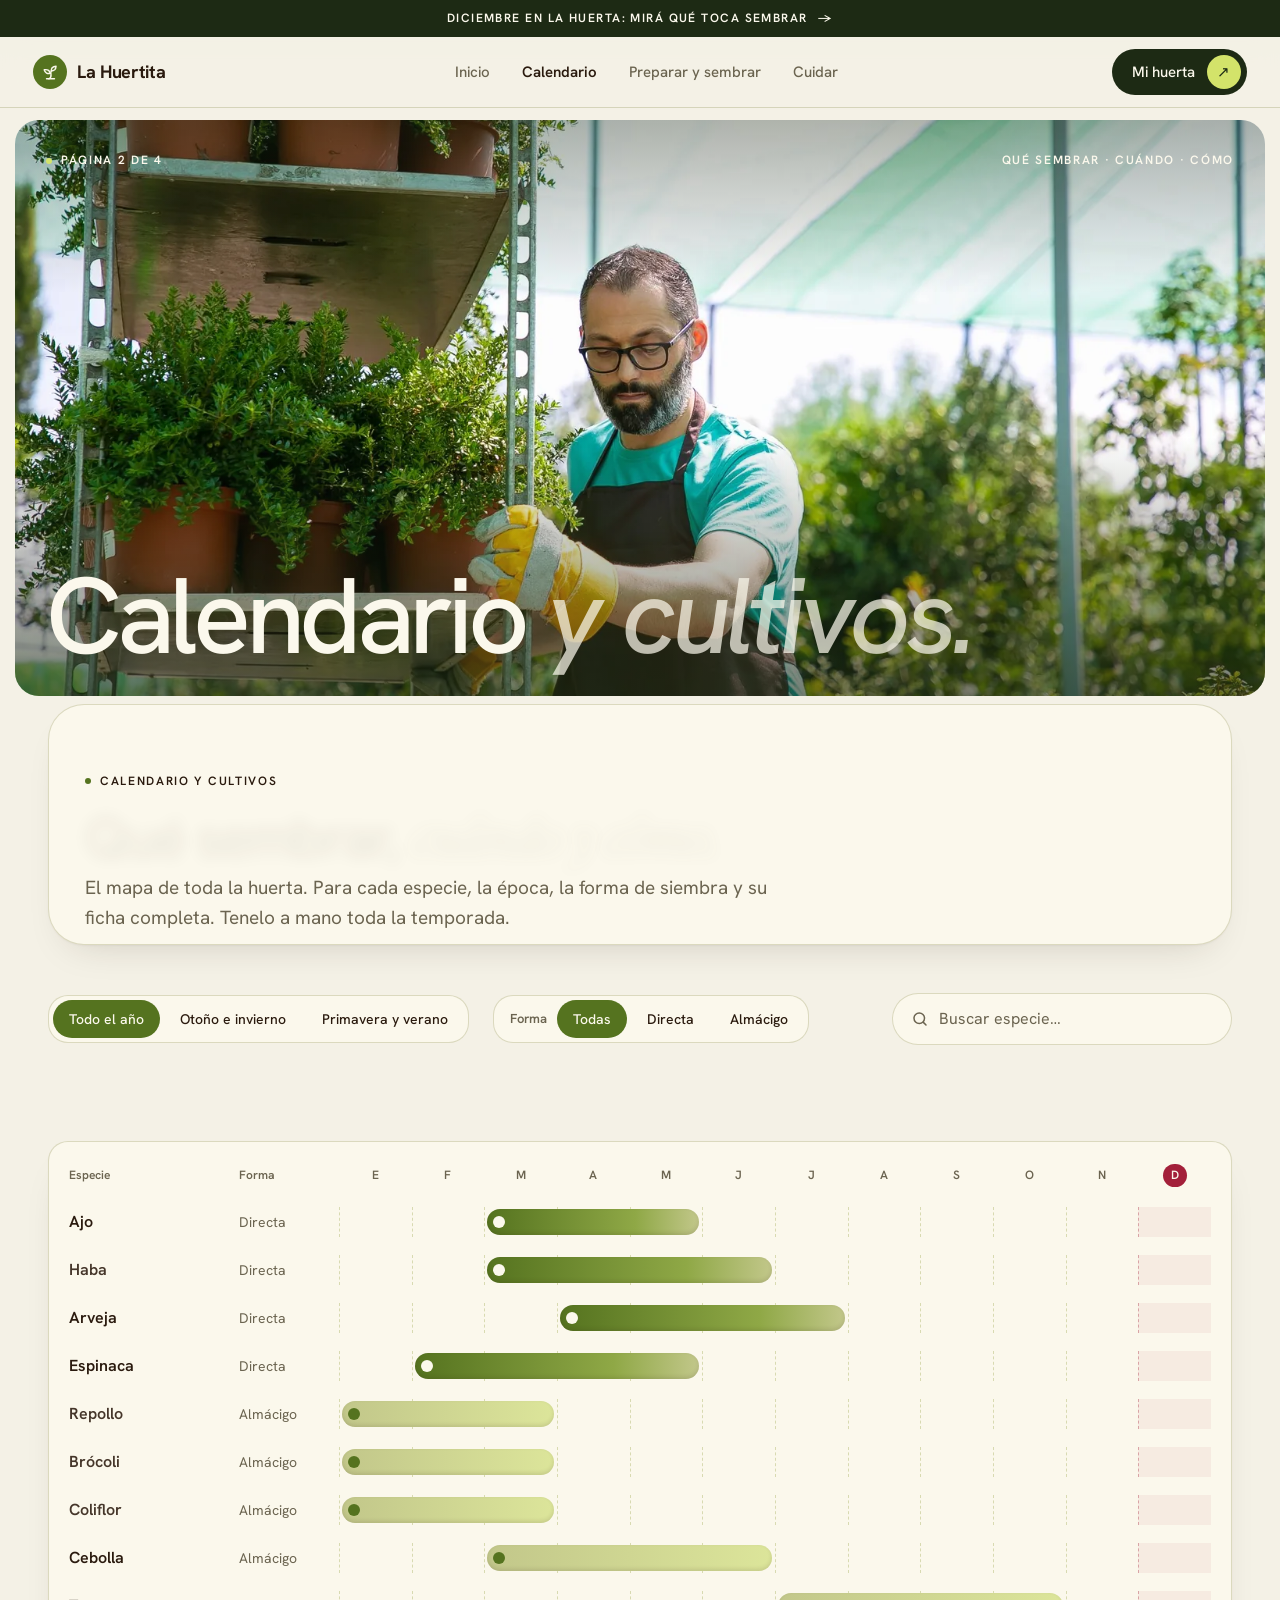
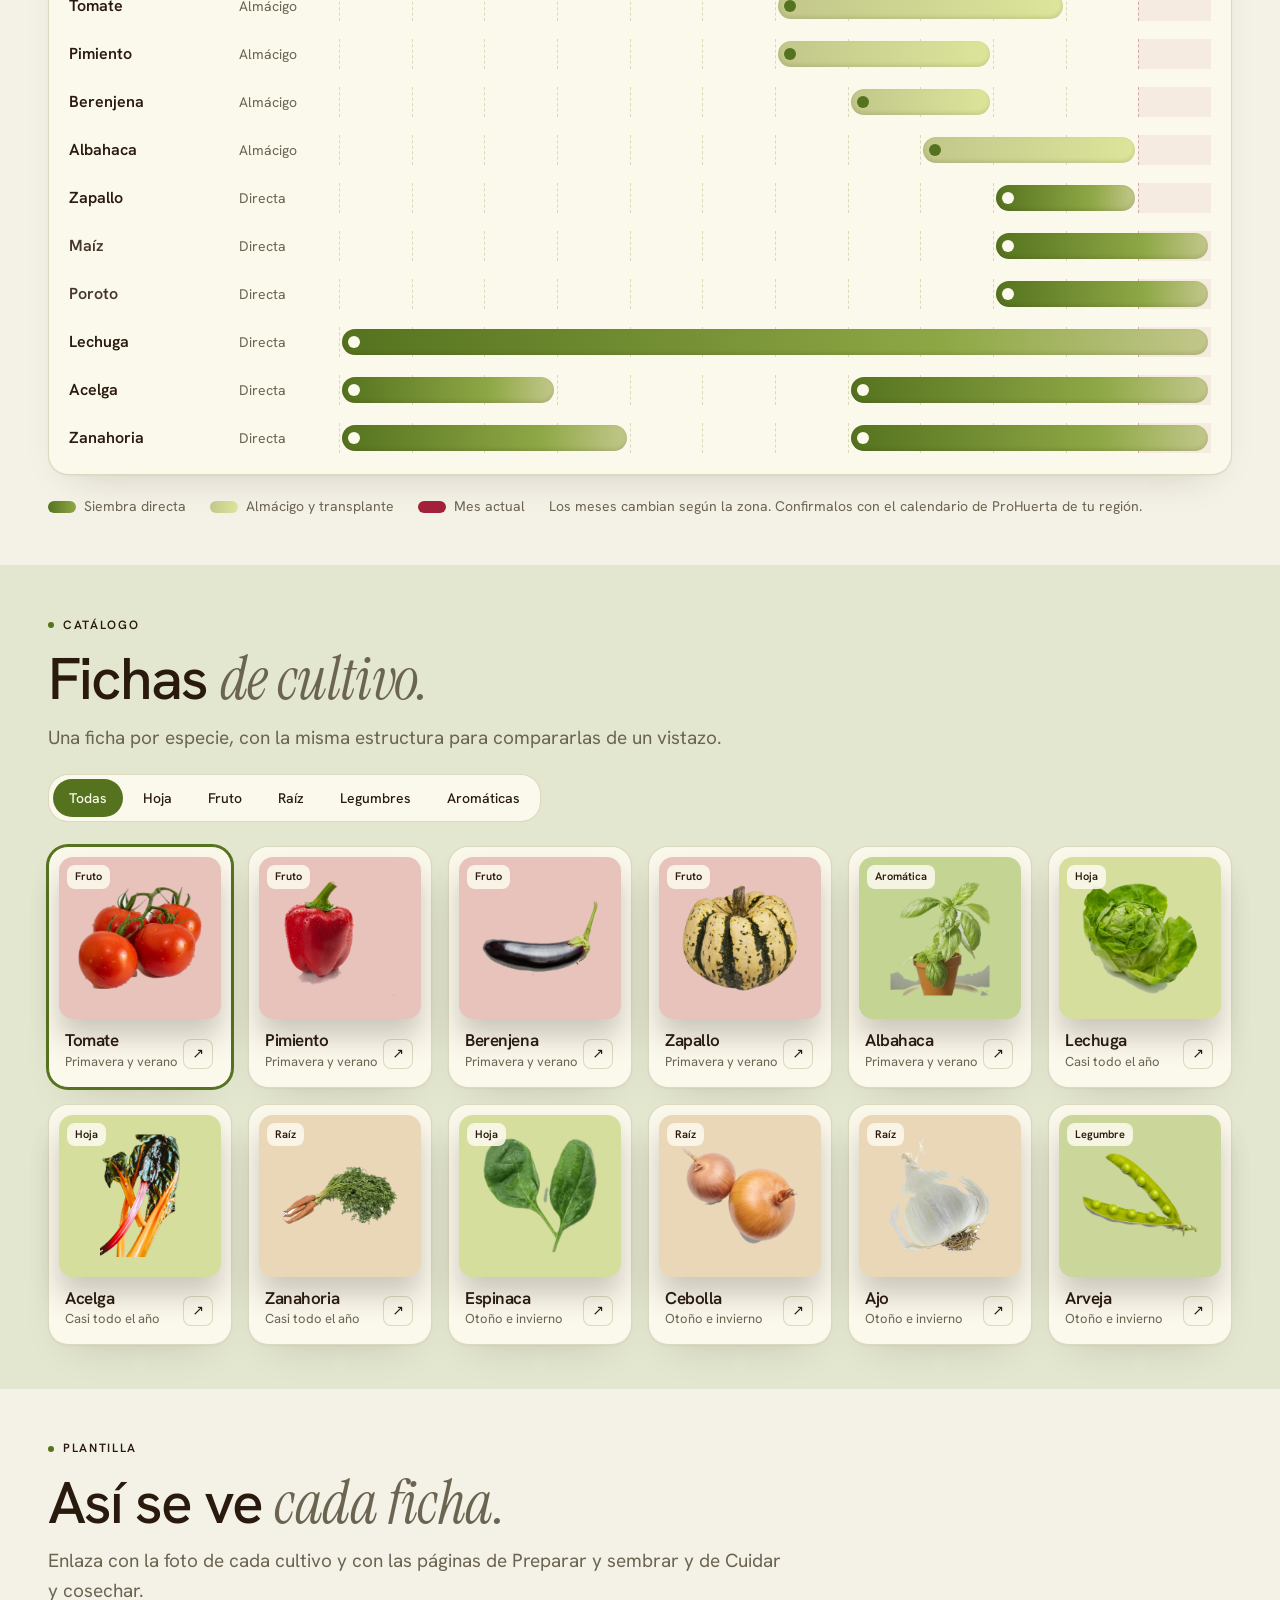
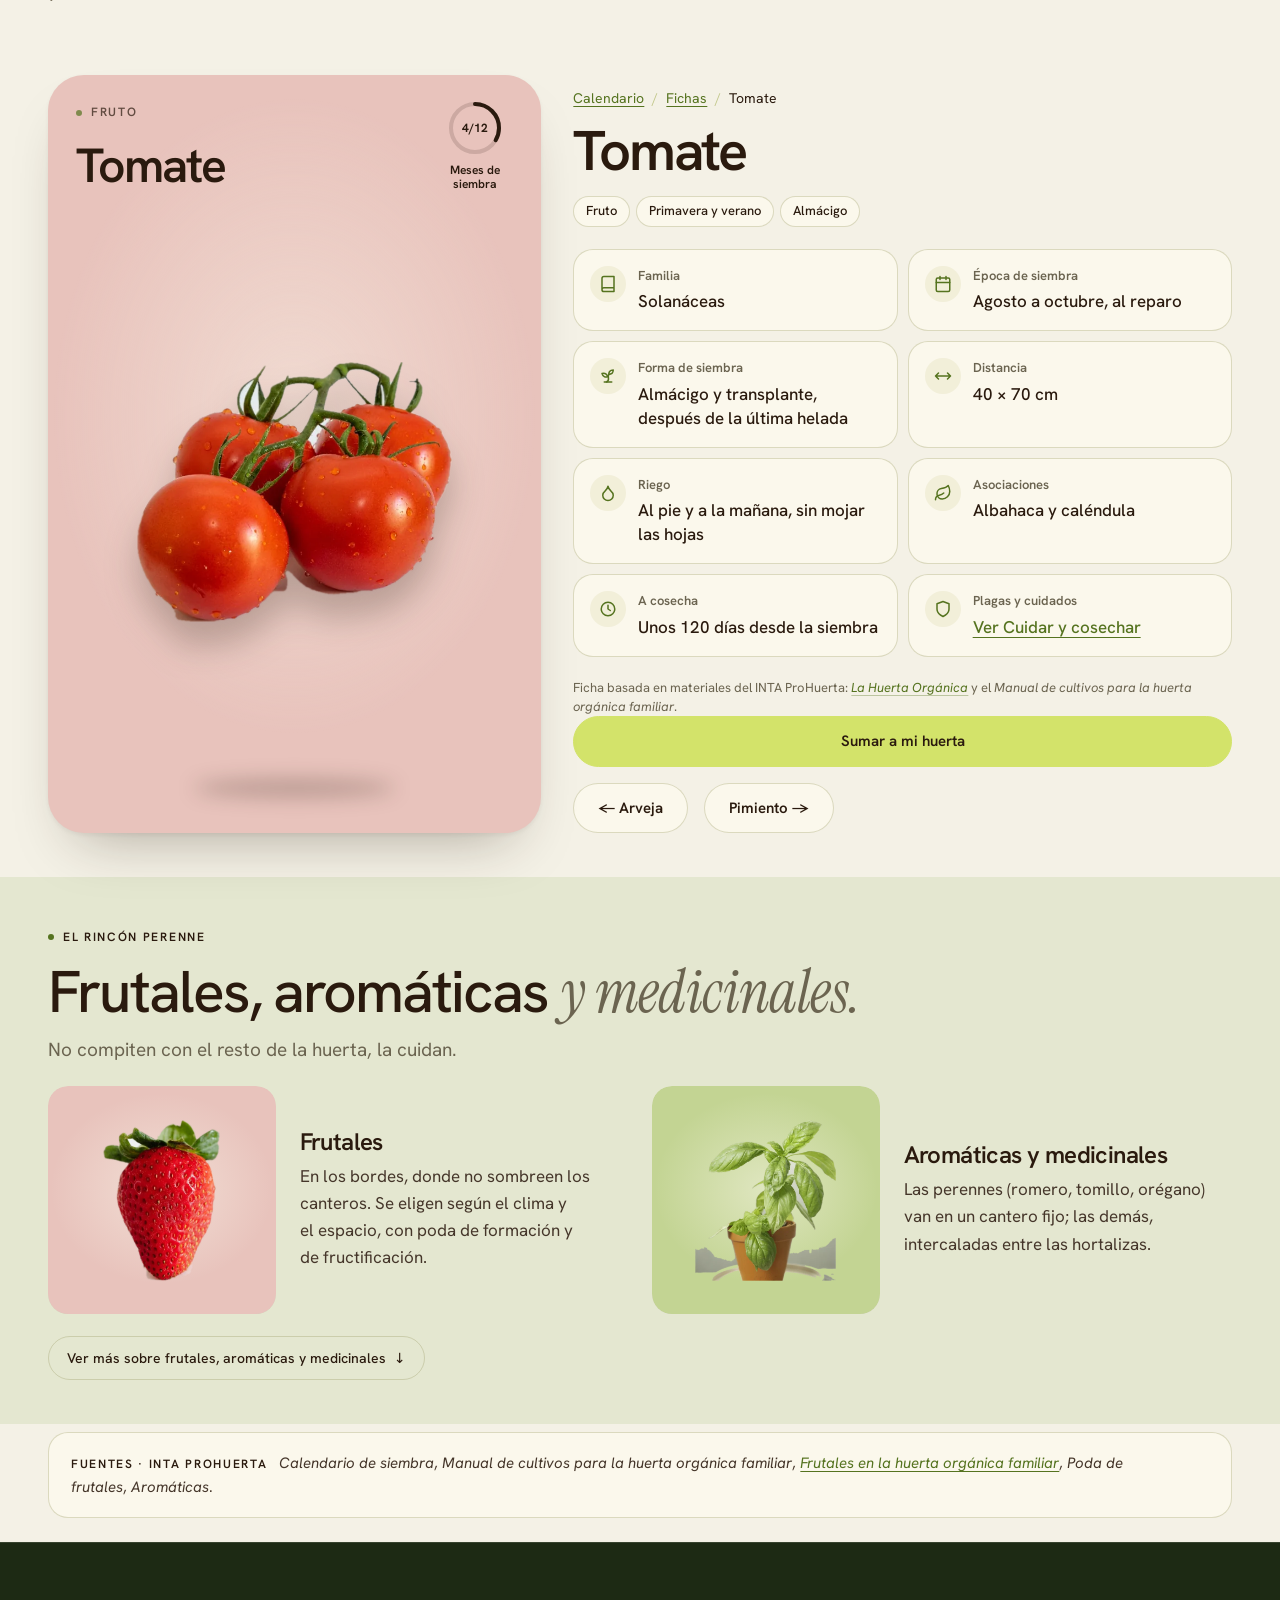
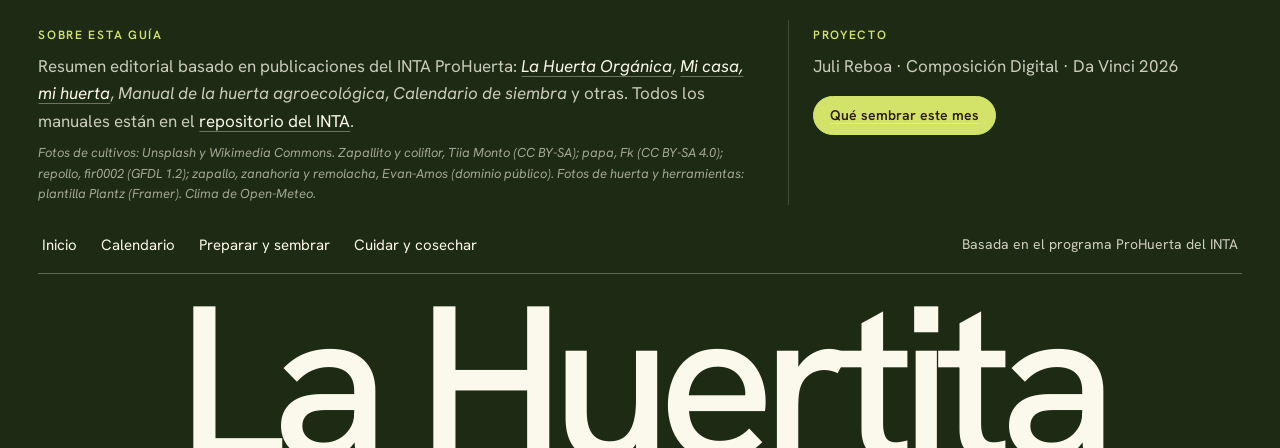
==== commit db92099c: "Páginas internas más breves y sin repeticiones - Cada tema muestra su encabezado y lo demás queda de" ====
--- a/html/calendario.html
+++ b/html/calendario.html
@@ -9,7 +9,7 @@
     <link rel="preconnect" href="https://fonts.googleapis.com">
     <link rel="preconnect" href="https://fonts.gstatic.com" crossorigin>
     <link href="https://fonts.googleapis.com/css2?family=Instrument+Serif:ital@0;1&display=swap" rel="stylesheet">
-    <link rel="stylesheet" href="../css/style.css?v=2210b">
+    <link rel="stylesheet" href="../css/style.css?v=2910w">
   </head>
   <body data-base="../">
     <header class="nav-huertita container-xxl px-3">
@@ -43,19 +43,10 @@
       <section class="hero-interna">
         <div class="container-xxl px-4 px-lg-5">
           <div class="row g-5 align-items-center">
-            <div class="col-lg-7">
+            <div class="col-lg-8">
               <p class="overline">Calendario y cultivos</p>
               <h1>Qué sembrar, <em>cuándo y cómo.</em></h1>
               <p class="bajada mb-0">El mapa de toda la huerta. Para cada especie, la época, la forma de siembra y su ficha completa. Tenelo a mano toda la temporada.</p>
-            </div>
-            <div class="col-lg-5">
-              <aside class="card tarjeta tarjeta-mes" aria-labelledby="temporada-mes">
-                <p class="overline d-flex align-items-center gap-2"><span id="rotulo-mes">Este mes</span></p>
-                <h2 id="temporada-mes">Primavera y verano</h2>
-                <p>Se actualiza solo según la fecha.</p>
-                <div class="chips mb-3" id="chips-mes"></div>
-                <a class="link-flecha" href="#calendario">Ver todo lo del mes →</a>
-              </aside>
             </div>
           </div>
         </div>
@@ -82,11 +73,6 @@
             <input class="buscador" id="buscador" type="search" placeholder="Buscar especie…" autocomplete="off">
           </div>
 
-          <ol class="pasos en-fila">
-            <li><span class="n">1</span><div><strong>Ubicá la especie</strong><span>Buscala en su fila o con el buscador.</span></div></li>
-            <li><span class="n">2</span><div><strong>Mirá los meses</strong><span>Oliva es siembra directa; salvia, almácigo.</span></div></li>
-            <li><span class="n">3</span><div><strong>Abrí la ficha</strong><span>Cada nombre enlaza a su ficha de cultivo.</span></div></li>
-          </ol>
         </div>
       </section>
 
@@ -106,48 +92,8 @@
         </div>
       </section>
 
-      <!-- Las dos temporadas -->
-      <section class="seccion">
-        <div class="container-xxl px-4 px-lg-5">
-          <div class="encabezado">
-            <p class="overline">Temporadas</p>
-            <h2>Dos grandes listas <em>de siembra.</em></h2>
-          </div>
-          <div class="row g-4">
-            <div class="col-lg-6">
-              <article class="card tarjeta">
-                <div class="row g-4">
-                  <div class="col-sm-5"><figure class="lamina-grabado foto-recorte" style="--tono:#D6DE9E"><img class="img-fluid recorte" src="../imgs/cultivos/repollo.webp" alt="Repollo crespo de invierno" loading="lazy"></figure></div>
-                  <div class="col-sm-7">
-                    <p class="overline">Febrero a julio, según la zona</p>
-                    <h3>Otoño e invierno</h3>
-                    <p class="fw-semibold" style="color:var(--color-titulos)">Hojas, raíces y coles que toleran el frío.</p>
-                    <p>Ajo, haba, arveja, espinaca, escarola, repollo, brócoli, coliflor, cebolla.</p>
-                    <p class="fst-italic mb-0">Lo que sembrás en marzo y abril es lo que comés cuando la verdura está más cara.</p>
-                  </div>
-                </div>
-              </article>
-            </div>
-            <div class="col-lg-6">
-              <article class="card tarjeta">
-                <div class="row g-4">
-                  <div class="col-sm-5"><figure class="lamina-grabado foto-recorte" style="--tono:#E8C3BC"><img class="img-fluid recorte" src="../imgs/cultivos/zapallo.webp" alt="Zapallo de verano" loading="lazy"></figure></div>
-                  <div class="col-sm-7">
-                    <p class="overline">Agosto a enero, sin riesgo de heladas</p>
-                    <h3>Primavera y verano</h3>
-                    <p class="fw-semibold" style="color:var(--color-titulos)">Plantas de fruto y de crecimiento rápido con calor.</p>
-                    <p>Tomate, pimiento, berenjena, albahaca, zapallo, zapallito, maíz, melón, pepino, chaucha.</p>
-                    <p class="fst-italic mb-0">Una helada tardía te borra el almácigo de tomate en una noche, así que esperá.</p>
-                  </div>
-                </div>
-              </article>
-            </div>
-          </div>
-        </div>
-      </section>
-
       <!-- Fichas de cultivo -->
-      <section class="seccion alterna">
+      <section class="seccion alterna" data-abierta>
         <div class="container-xxl px-4 px-lg-5">
           <div class="encabezado">
             <p class="overline">Catálogo</p>
@@ -167,7 +113,7 @@
       </section>
 
       <!-- Ficha tipo -->
-      <section class="seccion">
+      <section class="seccion" data-abierta>
         <div class="container-xxl px-4 px-lg-5">
           <div class="encabezado">
             <p class="overline">Plantilla</p>
@@ -288,6 +234,6 @@
     <script src="../js/cultivos.js"></script>
     <script src="../js/este-mes.js"></script>
     <script src="../js/calendario.js"></script>
-    <script src="../js/front.js?v=2210b"></script>
+    <script src="../js/front.js?v=2910w"></script>
   </body>
 </html>
--- a/css/style.css
+++ b/css/style.css
@@ -1614,3 +1614,483 @@
 .tarjeta-n:hover, .tarjeta-catalogo:hover{ box-shadow:none; }
 .vivo::before{ box-shadow:none; }
 @media (max-width:991.98px){ .foto-redonda{ height:auto; min-height:0; aspect-ratio:4/3; } }
+
+/* =========================================================
+   Estante con libro destacado (29/10), a la manera de Grokipedia:
+   un libro que flota arriba con su tapa y una fila de lomos abajo
+   ========================================================= */
+.destacado{ display:grid; gap:28px; align-items:center; justify-items:center; padding:18px 0 34px; margin-bottom:22px; border-bottom:1px solid rgba(251,248,236,.12); }
+@media (min-width:768px){ .destacado{ grid-template-columns:auto minmax(0,1fr); gap:clamp(36px,5vw,72px); justify-items:start; padding:28px clamp(8px,3vw,40px) 40px; } }
+
+/* el libro: una caja con tapa al frente y lomo a la izquierda */
+.dest-escena{ --alto-libro:clamp(250px,32vw,340px); --aspecto:.715; --papel:#F2EFD9; --px:0deg; --py:0deg;
+    position:relative; display:block; width:calc(var(--alto-libro) * var(--aspecto)); height:var(--alto-libro); perspective:1400px; outline:none; }
+.dest-escena:focus-visible{ outline:2px solid var(--color-lima); outline-offset:14px; border-radius:6px; }
+.dest-flota, .dest-salto{ display:block; width:100%; height:100%; transform-style:preserve-3d; }
+.dest-flota{ animation:dest-flotar 6s var(--ease) infinite alternate; }
+.dest-libro{ --d:24px; position:absolute; inset:0; display:block; transform-style:preserve-3d;
+    transform:rotateY(calc(-20deg + var(--px))) rotateX(calc(3deg + var(--py))); transition:transform .6s var(--ease); }
+.dest-escena:hover .dest-libro{ --d:24px; transform:rotateY(calc(-12deg + var(--px))) rotateX(calc(2deg + var(--py))) translateZ(10px); }
+.dest-tapa, .dest-luz, .dest-bisagra{ position:absolute; inset:0; display:block; border-radius:2px 5px 5px 2px; transform:translateZ(calc(var(--d) / 2)); }
+.dest-tapa{ overflow:hidden; background:var(--papel); box-shadow:0 1px 0 rgba(255,255,255,.08) inset; }
+.dest-tapa img{ width:100%; height:100%; object-fit:cover; display:block; }
+.dest-tapa.apaisada img{ object-fit:contain; padding:12% 8%; filter:drop-shadow(0 6px 10px rgba(0,0,0,.25)); }
+.dest-sin-tapa{ position:absolute; inset:0; display:flex; flex-direction:column; justify-content:flex-end; gap:8px; padding:22px 18px; }
+.dest-sin-tapa b{ font-family:var(--serif); font-weight:400; font-size:26px; line-height:1.05; }
+.dest-sin-tapa small{ font-size:11px; font-weight:700; letter-spacing:.1em; opacity:.75; }
+.dest-tapa.claro .dest-sin-tapa{ color:#FBF8EC; }
+.dest-tapa.oscuro .dest-sin-tapa{ color:#2A1A0E; }
+/* brillo que corre por la tapa y luz de costado */
+.dest-luz{ pointer-events:none; mix-blend-mode:soft-light;
+    background:linear-gradient(115deg, rgba(255,255,255,0) 30%, rgba(255,255,255,.55) 46%, rgba(255,255,255,0) 60%) 0 0 / 260% 100%,
+               linear-gradient(90deg, rgba(0,0,0,0) 55%, rgba(0,0,0,.28));
+    animation:dest-brillo 9s ease-in-out infinite; }
+/* bisagra: el pliegue de la tapa dura junto al lomo */
+.dest-bisagra{ pointer-events:none; right:auto; width:16px;
+    background:linear-gradient(90deg, rgba(0,0,0,.42), rgba(255,255,255,.2) 38%, rgba(0,0,0,.22) 62%, rgba(0,0,0,0)); }
+/* lomo del libro destacado: la cara izquierda, del color de su tapa */
+.dest-lomo{ position:absolute; top:0; bottom:0; left:calc(var(--d) / -2); width:var(--d); display:block; border-radius:3px 0 0 3px; transform:rotateY(90deg);
+    background:linear-gradient(90deg, rgba(0,0,0,.45), rgba(255,255,255,.1) 35%, rgba(0,0,0,.15) 70%, rgba(0,0,0,.4)), var(--papel); }
+.dest-sombra{ position:absolute; left:4%; right:-10%; bottom:-22px; height:26px; border-radius:50%; background:rgba(0,0,0,.6); filter:blur(14px); z-index:-1;
+    animation:dest-respirar 6s var(--ease) infinite alternate; }
+.dest-salto.girando{ animation:dest-girar .9s var(--ease); }
+@keyframes dest-flotar{ from{ transform:translateY(0); } to{ transform:translateY(-10px); } }
+@keyframes dest-respirar{ from{ transform:scale(1); opacity:.9; } to{ transform:scale(.88); opacity:.6; } }
+@keyframes dest-brillo{ 0%,100%{ background-position:100% 0, 0 0; } 50%{ background-position:0 0, 0 0; } }
+@keyframes dest-girar{ 0%{ transform:translateY(0) rotateY(0); } 35%{ transform:translateY(-22px) rotateY(-38deg); } 100%{ transform:translateY(0) rotateY(0); } }
+
+/* datos del libro presentado */
+.destacado .ficha-libro{ display:block; margin:0; padding:0; min-height:0; background:none; border:0; backdrop-filter:none; -webkit-backdrop-filter:none; max-width:560px; text-align:center; }
+@media (min-width:768px){ .destacado .ficha-libro{ text-align:left; } }
+.dest-rotulo{ display:flex; flex-wrap:wrap; justify-content:inherit; gap:6px 12px; align-items:center; margin:0 0 12px; font-size:12px; font-weight:600; letter-spacing:.12em; text-transform:uppercase; color:rgba(251,248,236,.6); }
+.destacado .ficha-libro .dest-rotulo{ justify-content:center; }
+@media (min-width:768px){ .destacado .ficha-libro .dest-rotulo{ justify-content:flex-start; } }
+.dest-rotulo span{ letter-spacing:.02em; text-transform:none; font-size:12px; padding:3px 10px; border-radius:99px; background:rgba(211,227,106,.16); color:var(--color-lima); }
+.destacado .ficha-libro h3{ font-family:var(--serif); font-weight:400; font-size:clamp(30px,3.6vw,46px); line-height:1.02; letter-spacing:-.01em; color:var(--color-fondos); margin:0 0 18px; text-wrap:balance; }
+.destacado .ficha-libro dl{ display:flex; flex-wrap:wrap; justify-content:center; gap:6px 26px; margin:0 0 22px; }
+.destacado .ficha-libro .d-flex{ justify-content:center; }
+@media (min-width:768px){ .destacado .ficha-libro dl, .destacado .ficha-libro .d-flex{ justify-content:flex-start; } }
+.destacado .ficha-libro dt{ font-size:12px; font-weight:600; color:rgba(251,248,236,.55); }
+.destacado .ficha-libro dd{ margin:0; font-size:14px; color:rgba(251,248,236,.9); }
+.destacado .form-check-label{ color:rgba(251,248,236,.85); }
+/* pasos de los destacados, con la barra que avanza mientras corre la vuelta */
+.dest-pasos{ display:flex; gap:6px; margin-top:26px; justify-content:inherit; }
+.destacado .ficha-libro .dest-pasos{ justify-content:center; }
+@media (min-width:768px){ .destacado .ficha-libro .dest-pasos{ justify-content:flex-start; } }
+.dest-pasos button{ width:34px; height:18px; padding:8px 0; border:0; background:none; cursor:pointer; }
+.dest-pasos button span{ display:block; height:2px; border-radius:2px; background:rgba(251,248,236,.22); overflow:hidden; position:relative; }
+.dest-pasos button[aria-current="true"] span{ background:rgba(251,248,236,.35); }
+.dest-pasos button[aria-current="true"] span::after{ content:""; position:absolute; inset:0; background:var(--color-fondos); transform-origin:left; }
+.ficha-libro.corriendo .dest-pasos button[aria-current="true"] span::after{ animation:dest-avance 7s linear both; }
+.dest-pasos button:focus-visible{ outline:2px solid var(--color-lima); outline-offset:2px; border-radius:3px; }
+@keyframes dest-avance{ from{ transform:scaleX(0); } to{ transform:scaleX(1); } }
+
+/* fila de lomos: sin barra de scroll y con bordes que se desvanecen donde quedan libros */
+.estante-vista{ --izq:0px; --der:0px; position:relative; }
+.estante-vista[data-izq="1"]{ --izq:36px; }
+.estante-vista[data-der="1"]{ --der:36px; }
+.estante-vista .estante{ gap:8px; padding:56px 4px 0; min-height:380px; scrollbar-width:none; overscroll-behavior-x:contain; scroll-snap-type:none;
+    -webkit-mask-image:linear-gradient(90deg, transparent, #000 var(--izq), #000 calc(100% - var(--der)), transparent);
+            mask-image:linear-gradient(90deg, transparent, #000 var(--izq), #000 calc(100% - var(--der)), transparent); }
+.estante-vista .estante::-webkit-scrollbar{ display:none; }
+.estante-vista .estante:focus-visible{ outline:1px solid rgba(251,248,236,.3); outline-offset:4px; }
+.estante.con-elegido .lomo:not(.arriba){ opacity:.55; filter:saturate(.75); }
+.lomo{ transition:transform .35s var(--ease), opacity .25s ease, filter .25s ease; }
+/* tabla fina, como un filete de luz */
+.estante-vista .tabla-estante{ height:6px; margin:0 -8px; border-radius:2px; border-top:1px solid rgba(251,248,236,.28);
+    background:linear-gradient(180deg, rgba(251,248,236,.14), rgba(251,248,236,.04)); box-shadow:0 8px 14px -8px rgba(0,0,0,.7); }
+.mover{ width:36px; height:36px; }
+.mover:disabled{ opacity:.3; cursor:default; }
+
+/* etiqueta debajo del estante: número, título y año del lomo que mirás */
+.estante-etiqueta{ min-height:92px; padding-top:20px; display:flex; flex-direction:column; align-items:center; gap:10px; text-align:center; }
+.etq-copia{ display:flex; flex-wrap:wrap; align-items:baseline; justify-content:center; gap:6px 14px; animation:etq-entrar .28s var(--ease) both; }
+.etq-n{ font-size:13px; font-weight:600; color:rgba(251,248,236,.5); font-variant-numeric:tabular-nums; }
+.etq-titulo{ font-family:var(--serif); font-size:clamp(22px,2.4vw,28px); line-height:1.1; color:var(--color-fondos); overflow-wrap:anywhere; }
+.etq-anio{ font-size:13px; color:rgba(251,248,236,.6); font-variant-numeric:tabular-nums; }
+.etq-vacia{ font-size:14px; color:rgba(251,248,236,.6); }
+.etq-acciones{ display:flex; align-items:center; gap:14px; font-size:13px; animation:etq-entrar .28s var(--ease) both; }
+.etq-acciones a, .etq-acciones button{ color:rgba(251,248,236,.75); background:none; border:0; padding:0; text-decoration:none; }
+.etq-acciones a:hover, .etq-acciones button:hover{ color:var(--color-lima); }
+.etq-acciones button{ padding-left:14px; border-left:1px solid rgba(251,248,236,.25); }
+@keyframes etq-entrar{ from{ opacity:0; transform:translateY(4px); } to{ opacity:1; transform:none; } }
+
+@media (prefers-reduced-motion: reduce){
+    .dest-flota, .dest-sombra, .dest-luz, .etq-copia, .etq-acciones{ animation:none; }
+    .dest-libro, .lomo{ transition:none; }
+}
+
+/* lomos como en Grokipedia: título en serif de arriba hacia abajo; al pasar, el libro asoma
+   con sus hojas; al elegirlo, se abre en la misma fila y muestra la tapa */
+.estante-vista .estante{ padding-top:64px; }
+.estante-vista .lomo{ padding:16px 0 12px; justify-content:space-between;
+    transition:width .5s var(--ease), transform .35s var(--ease), padding .35s var(--ease), box-shadow .35s ease; }
+.estante-vista .lomo .titulo-lomo{ flex:none; writing-mode:vertical-rl; transform:none; text-align:start; font-family:var(--serif); font-weight:400; font-size:17px; line-height:1; letter-spacing:0;
+    max-height:calc(var(--alto) - 56px); overflow:hidden; text-overflow:ellipsis; white-space:nowrap; transition:opacity .2s ease; }
+.estante-vista .lomo .sello{ transition:opacity .2s ease; }
+.estante.con-elegido .lomo:not(.arriba){ opacity:1; filter:none; }
+/* al pasar: el libro sale un poco y deja ver el bloque de hojas entre las tapas */
+.estante-vista .lomo::before{ transition:height .35s var(--ease), top .35s var(--ease), left .35s var(--ease), right .35s var(--ease); }
+.estante-vista .lomo:not(.arriba):hover, .estante-vista .lomo:not(.arriba):focus-visible{ transform:translateY(-44px); padding-top:62px; }
+.estante-vista .lomo:not(.arriba):hover::before, .estante-vista .lomo:not(.arriba):focus-visible::before{ top:4px; left:5px; right:5px; height:40px; border-radius:1px;
+    background:linear-gradient(90deg, rgba(0,0,0,.12), rgba(0,0,0,0) 30%, rgba(0,0,0,.1)), repeating-linear-gradient(90deg, #F6EFDA 0 1px, #E2D6B4 1px 2px); box-shadow:inset 0 2px 3px rgba(0,0,0,.18); }
+/* elegido: la tapa ocupa el lugar del lomo y empuja a los vecinos */
+.lomo-tapa{ position:absolute; inset:0; z-index:2; display:block; overflow:hidden; border-radius:2px 4px 4px 2px; background:var(--lomo); opacity:0; pointer-events:none; transition:opacity .25s ease; }
+.lomo-tapa img{ width:100%; height:100%; object-fit:cover; display:block; }
+.lomo-tapa.apaisada img{ object-fit:contain; padding:14% 8%; }
+.lomo-tapa::before{ content:""; position:absolute; inset:0 auto 0 0; width:12px; z-index:1; background:linear-gradient(90deg, rgba(0,0,0,.4), rgba(255,255,255,.18) 45%, rgba(0,0,0,.18) 70%, rgba(0,0,0,0)); }
+.lomo-tapa-pie{ position:absolute; left:0; right:0; bottom:0; display:flex; flex-direction:column; gap:4px; padding:18px 16px 16px 22px; text-align:left; font-family:var(--serif); font-size:24px; line-height:1.05; }
+.lomo-tapa-pie small{ font-family:"Hanken Grotesk", sans-serif; font-size:11px; font-weight:600; letter-spacing:.06em; opacity:.75; }
+.lomo.claro .lomo-tapa-pie{ color:#FBF8EC; }
+.lomo.oscuro .lomo-tapa-pie{ color:#2A1A0E; }
+.estante-vista .lomo.arriba{ width:var(--tapa-ancho); transform:translateY(-4px); box-shadow:0 26px 34px -16px rgba(0,0,0,.75); }
+.lomo.arriba .lomo-tapa{ opacity:1; transition-delay:.12s; }
+.lomo.arriba .titulo-lomo, .lomo.arriba .sello{ opacity:0; }
+.lomo.arriba::before{ opacity:0; }
+
+/* =========================================================
+   Clima como widget (29/10): cielo según la hora, arco con el sol
+   o la luna y marco claro, a la manera del «Weather app widget»
+   ========================================================= */
+.clima-widget{ height:100%; display:flex; flex-direction:column; gap:10px; padding:10px; border-radius:40px;
+    background:#FBF8EC; box-shadow:inset 0 0 0 1px rgba(42,26,14,.06), 0 2px 4px rgba(42,26,14,.05), 0 30px 50px -30px rgba(42,26,14,.4); }
+.clima-cielo{ --cielo:linear-gradient(180deg,#3E9FEF 0%,#86CBFA 100%); position:relative; overflow:hidden; border-radius:30px; min-height:210px;
+    background:var(--cielo); color:#fff; isolation:isolate; transition:background .6s ease; }
+.clima-cielo[data-cielo="dorado"]{ --cielo:linear-gradient(180deg,#7D6E96 0%,#C98A72 55%,#F69B4C 100%); }
+.clima-cielo[data-cielo="noche"]{ --cielo:linear-gradient(180deg,#000 0%,#121212 100%); }
+.clima-cielo[data-cielo="nublado"]{ --cielo:linear-gradient(180deg,#7F93A6 0%,#BAC7D2 100%); }
+.clima-cielo[data-cielo="lluvia"]{ --cielo:linear-gradient(180deg,#56677A 0%,#94A3B1 100%); }
+.clima-arriba{ position:relative; z-index:1; display:flex; justify-content:space-between; align-items:flex-start; gap:12px; padding:22px 26px 0; }
+.clima-cielo .momento{ margin:0; font-size:24px; font-weight:500; line-height:1.1; letter-spacing:-.01em; color:#fff; }
+.clima-cielo .estado{ margin:4px 0 0; font-size:15px; font-weight:400; color:rgba(255,255,255,.75); }
+.clima-cielo .temp{ margin:0; font-size:30px; font-weight:300; line-height:1; letter-spacing:-.02em; color:#fff; font-variant-numeric:tabular-nums; white-space:nowrap; }
+.clima-cielo .temp span{ font-size:.8em; opacity:.8; margin-left:2px; }
+.clima-arco{ position:absolute; left:-6%; bottom:0; width:112%; height:auto; aspect-ratio:2 / 1; z-index:0; }
+/* el cielo ocupa todo el alto que deja la fila, sin huecos abajo */
+.clima-widget .clima-cuerpo{ flex:1; display:flex; flex-direction:column; gap:10px; }
+.clima-widget .clima-cielo{ flex:1; }
+.clima-dias{ list-style:none; margin:0; padding:4px 6px 0; display:grid; grid-template-columns:repeat(5,1fr); gap:4px; }
+.clima-dias li{ display:flex; flex-direction:column; align-items:center; gap:3px; padding:8px 0; border-radius:16px; color:var(--color-textos); font-size:12px; }
+.clima-dias li.hoy{ background:var(--color-fondos-alt); color:var(--color-titulos); }
+.clima-dias svg{ width:20px; height:20px; }
+.clima-dias b{ font-size:14px; font-weight:600; font-variant-numeric:tabular-nums; }
+.clima-pie{ display:flex; justify-content:space-between; align-items:center; gap:10px; padding:0 10px 4px; }
+.clima-widget .ciudad{ display:inline-flex; align-items:center; gap:6px; border:1px solid var(--color-borde); background:transparent; color:var(--color-titulos);
+    border-radius:99px; padding:6px 12px; font:inherit; font-size:13px; font-weight:500; cursor:pointer; }
+.clima-widget .ciudad:hover{ background:var(--color-fondos-alt); }
+.clima-widget .fuente-clima{ margin:0; font-size:12px; color:var(--color-suave); }
+.clima-widget .fuente-clima a{ color:inherit; }
+
+/* consejo del día, corto */
+.consejo{ gap:10px; }
+.consejo-rotulo{ margin:0; font-size:12px; font-weight:600; letter-spacing:.12em; text-transform:uppercase; color:var(--color-suave); }
+.consejo .texto{ font-family:var(--serif); font-weight:400; font-size:clamp(26px,2.4vw,32px); line-height:1.1; letter-spacing:-.005em; text-wrap:balance; }
+.consejo .pasar{ align-items:center; }
+.consejo .pasar button{ width:36px; height:36px; }
+.consejo-fuente{ margin-left:auto; font-size:12px; color:var(--color-suave); }
+
+/* tiempo dibujado en el cielo: nubes con volumen, llovizna, lluvia, nieve, niebla, tormenta y estrellas */
+.clima-tiempo, .clima-caen, .clima-niebla, .clima-relampago{ position:absolute; inset:0; pointer-events:none; z-index:1; }
+.clima-tiempo{ width:100%; height:100%; }
+.clima-caen{ overflow:hidden; rotate:7deg; inset:38% -6% -10%; }
+.clima-arriba{ z-index:2; text-shadow:0 1px 12px rgba(0,0,0,.12); }
+/* colores de cada nube según el cielo: tono arriba y sombra abajo */
+.clima-cielo{ --nube:#FFFFFF; --nube-sombra:#C7D3E0; }
+.clima-cielo[data-tiempo="nublado"], .clima-cielo[data-tiempo="llovizna"], .clima-cielo[data-tiempo="nieve"]{ --nube:#F1F4F7; --nube-sombra:#8E9DAD; }
+.clima-cielo[data-tiempo="lluvia"], .clima-cielo[data-tiempo="tormenta"]{ --nube:#D5DCE3; --nube-sombra:#56626F; }
+.clima-cielo[data-cielo="dorado"]{ --nube:#FFF0E2; --nube-sombra:#A77F8E; }
+.clima-cielo[data-cielo="noche"]{ --nube:#59606C; --nube-sombra:#14171C; }
+/* las nubes se mueven todas juntas, despacio (solo se desplaza la capa, el filtro no se recalcula) */
+.clima-tiempo{ animation:nube-va 40s ease-in-out infinite alternate; }
+@keyframes nube-va{ from{ transform:translateX(-10px); } to{ transform:translateX(12px); } }
+.estrella{ fill:#fff; opacity:.5; animation:titila 4s ease-in-out calc(var(--i) * -.37s) infinite alternate; }
+@keyframes titila{ from{ opacity:.15; } to{ opacity:.8; } }
+/* con el cielo cubierto, el sol queda apagado detrás de las nubes */
+.clima-cielo:is([data-tiempo="nublado"],[data-tiempo="llovizna"],[data-tiempo="lluvia"],[data-tiempo="tormenta"],[data-tiempo="nieve"],[data-tiempo="niebla"]) .astro{ opacity:.4; }
+/* gotas en dos planos: las de atrás finas y lentas, las de adelante largas y claras */
+.gota{ position:absolute; top:-30px; width:1px; height:12px; border-radius:2px; background:linear-gradient(rgba(255,255,255,0), rgba(255,255,255,.55));
+    animation:cae var(--dur) linear var(--retraso) infinite; }
+.gota.cerca{ width:1.6px; height:22px; background:linear-gradient(rgba(255,255,255,0), rgba(255,255,255,.85)); animation-duration:calc(var(--dur) * .75); }
+.clima-cielo[data-tiempo="llovizna"] .gota{ height:7px; animation-duration:calc(var(--dur) * 1.8); }
+.clima-cielo[data-tiempo="llovizna"] .gota.cerca{ height:11px; }
+.copo{ position:absolute; top:-10px; width:4px; height:4px; border-radius:50%; background:#fff; opacity:.8; filter:blur(.4px);
+    animation:cae calc(var(--dur) * 6) linear var(--retraso) infinite, copo-va 2.6s ease-in-out infinite alternate; }
+.copo.cerca{ width:6px; height:6px; filter:blur(1px); }
+@keyframes cae{ from{ transform:translateY(0); } to{ transform:translateY(480px); } }
+@keyframes copo-va{ from{ margin-left:-7px; } to{ margin-left:7px; } }
+/* bruma abajo cuando llueve */
+.clima-cielo:is([data-tiempo="lluvia"],[data-tiempo="tormenta"],[data-tiempo="llovizna"]) .clima-caen::after{ content:""; position:absolute; left:0; right:0; bottom:0; height:40%;
+    background:linear-gradient(rgba(255,255,255,0), rgba(255,255,255,.14)); }
+/* niebla: bandas claras que se corren despacio */
+.clima-niebla span{ position:absolute; left:-20%; width:140%; height:30px; border-radius:30px; background:rgba(255,255,255,.42); filter:blur(10px);
+    animation:niebla-va 16s ease-in-out infinite alternate; }
+.clima-niebla span:nth-child(1){ top:46%; }
+.clima-niebla span:nth-child(2){ top:63%; animation-delay:-6s; }
+.clima-niebla span:nth-child(3){ top:80%; animation-delay:-11s; }
+@keyframes niebla-va{ from{ transform:translateX(-24px); } to{ transform:translateX(24px); } }
+/* tormenta: un destello cada tanto */
+.clima-relampago{ background:radial-gradient(70% 60% at 60% 20%, #fff, rgba(255,255,255,0)); opacity:0; animation:relampago 8s linear infinite; }
+@keyframes relampago{ 0%,90%,93%,100%{ opacity:0; } 91%,94%{ opacity:.7; } }
+
+/* terminación premium: cielos con más profundidad, grano fino, vidrio interior y marco con bisel */
+.clima-cielo{ --cielo:linear-gradient(180deg,#2B86E6 0%,#4FA9F2 45%,#9DD5FB 100%); }
+.clima-cielo[data-cielo="dorado"]{ --cielo:linear-gradient(180deg,#4F4C7A 0%,#8C6E8E 35%,#D88A6E 68%,#F6A65C 100%); }
+.clima-cielo[data-cielo="noche"]{ --cielo:radial-gradient(120% 80% at 50% 110%, #1A2030 0%, rgba(26,32,48,0) 60%), linear-gradient(180deg,#000 0%,#05070C 100%); }
+.clima-cielo[data-cielo="nublado"]{ --cielo:linear-gradient(180deg,#6F8397 0%,#97A8B8 50%,#C4CFD9 100%); }
+.clima-cielo[data-cielo="lluvia"]{ --cielo:linear-gradient(180deg,#3E4C5B 0%,#64788A 55%,#8FA0AF 100%); }
+.clima-cielo::before{ content:""; position:absolute; inset:0; z-index:1; pointer-events:none; opacity:.09; mix-blend-mode:overlay;
+    background:url("data:image/svg+xml,%3Csvg xmlns='http://www.w3.org/2000/svg' width='160' height='160'%3E%3Cfilter id='g'%3E%3CfeTurbulence type='fractalNoise' baseFrequency='.9' numOctaves='2' stitchTiles='stitch'/%3E%3C/filter%3E%3Crect width='100%25' height='100%25' filter='url(%23g)'/%3E%3C/svg%3E"); }
+.clima-cielo::after{ content:""; position:absolute; inset:0; z-index:3; pointer-events:none; border-radius:inherit;
+    box-shadow:inset 0 0 0 1px rgba(0,0,0,.08), inset 0 10px 18px -8px rgba(0,0,0,.22), inset 0 -1px 0 rgba(255,255,255,.18); }
+.clima-widget{ background:linear-gradient(160deg,#FFFFFF 0%,#F6F2E6 45%,#E9E4D4 100%);
+    box-shadow:inset 0 1.5px 0 #fff, inset 0 -1.5px 0 rgba(42,26,14,.08), inset 0 0 0 1px rgba(42,26,14,.05),
+               0 1px 2px rgba(42,26,14,.08), 0 12px 24px -12px rgba(42,26,14,.25), 0 40px 70px -40px rgba(42,26,14,.45); }
+.clima-cielo .momento{ font-weight:500; font-size:26px; }
+.clima-cielo .temp{ font-weight:200; font-size:36px; }
+.clima-cielo .estado{ color:rgba(255,255,255,.78); }
+
+@media (prefers-reduced-motion: reduce){
+    .clima-tiempo, .estrella, .clima-niebla span, .clima-relampago{ animation:none; }
+    .gota, .copo{ animation:none; top:auto; }
+    .gota:nth-child(odd), .copo:nth-child(odd){ top:30%; }
+    .gota:nth-child(even), .copo:nth-child(even){ top:62%; }
+}
+
+/* tipografía a la manera del «Weather Forecast»: estado grande y fino que se desvanece, temperatura enorme */
+.clima-arriba{ padding:22px 24px 0; align-items:flex-start; }
+.clima-cielo .estado{ margin:0; font-size:clamp(28px,2.6vw,36px); font-weight:300; line-height:1.02; letter-spacing:-.02em; max-width:9ch; text-wrap:balance;
+    background:linear-gradient(90deg,#fff 60%,rgba(255,255,255,.4)); -webkit-background-clip:text; background-clip:text; color:transparent; }
+.clima-cielo .momento{ margin:8px 0 0; font-size:13px; font-weight:400; letter-spacing:.01em; color:rgba(255,255,255,.78); }
+.clima-temp{ text-align:right; }
+.clima-cielo .temp{ font-size:clamp(52px,5vw,68px); font-weight:200; letter-spacing:-.04em; line-height:.9; }
+.clima-cielo .temp span{ font-size:.5em; vertical-align:top; margin-left:2px; opacity:.9; }
+.clima-datos{ margin:8px 0 0; font-size:10.5px; font-weight:600; letter-spacing:.08em; text-transform:uppercase; line-height:1.6; color:rgba(255,255,255,.9); text-shadow:0 1px 6px rgba(0,30,60,.35); }
+/* gotas quietas sobre el vidrio, con brillo arriba y borde oscuro abajo */
+.clima-vidrio{ position:absolute; inset:0; z-index:2; pointer-events:none; }
+.clima-vidrio span{ position:absolute; width:var(--t); height:calc(var(--t) * 1.15); border-radius:50% 50% 48% 48%;
+    background:radial-gradient(circle at 38% 30%, rgba(255,255,255,.95) 0 14%, rgba(255,255,255,.28) 32%, rgba(255,255,255,.06) 70%);
+    box-shadow:0 1px 1.5px rgba(0,0,0,.22), inset 0 -1px 1.5px rgba(255,255,255,.35); backdrop-filter:blur(1px); -webkit-backdrop-filter:blur(1px); }
+/* onda de máximas debajo del cielo */
+.clima-onda{ position:relative; height:96px; margin:2px 14px 0; }
+.clima-onda svg{ position:absolute; inset:0; width:100%; height:100%; overflow:hidden;
+    -webkit-mask-image:linear-gradient(90deg,transparent,#000 8%,#000 92%,transparent); mask-image:linear-gradient(90deg,transparent,#000 8%,#000 92%,transparent); }
+.clima-onda path{ fill:none; stroke:rgba(42,26,14,.32); stroke-width:1.5; }
+.onda-punto{ position:absolute; transform:translate(-50%,-50%); display:grid; justify-items:center; }
+.onda-punto i{ width:8px; height:8px; border-radius:50%; background:#FBF8EC; box-shadow:0 0 0 1.5px rgba(42,26,14,.45); }
+.onda-punto b{ position:absolute; bottom:14px; font-size:14px; font-weight:500; color:var(--color-titulos); font-variant-numeric:tabular-nums; white-space:nowrap; }
+.onda-punto small{ position:absolute; top:14px; font-size:11px; color:var(--color-suave); white-space:nowrap; }
+.onda-punto.hoy i{ background:var(--color-titulos); box-shadow:0 0 0 4px rgba(42,26,14,.1); }
+.onda-punto.hoy small{ color:var(--color-titulos); font-weight:600; }
+
+/* =========================================================
+   Riego y consejo como widgets (29/10): mismo marco con bisel que el clima
+   ========================================================= */
+.widget{ height:100%; display:flex; flex-direction:column; gap:10px; padding:10px; border-radius:40px;
+    background:linear-gradient(160deg,#FFFFFF 0%,#F6F2E6 45%,#E9E4D4 100%);
+    box-shadow:inset 0 1.5px 0 #fff, inset 0 -1.5px 0 rgba(42,26,14,.08), inset 0 0 0 1px rgba(42,26,14,.05),
+               0 1px 2px rgba(42,26,14,.08), 0 12px 24px -12px rgba(42,26,14,.25), 0 40px 70px -40px rgba(42,26,14,.45); }
+.widget-pantalla{ flex:1; display:flex; flex-direction:column; gap:14px; padding:22px 24px; border-radius:30px; background:#FCFAF2;
+    box-shadow:inset 0 0 0 1px rgba(42,26,14,.06), inset 0 8px 16px -10px rgba(42,26,14,.18); }
+.widget-cabeza{ display:flex; justify-content:space-between; align-items:center; }
+.widget-rotulo{ margin:0; font-size:12px; font-weight:600; letter-spacing:.12em; text-transform:uppercase; color:var(--color-suave); }
+.gota-chip{ width:34px; height:34px; border-radius:50%; display:grid; place-items:center; background:rgba(43,134,230,.1); color:#2B86E6; }
+.gota-chip svg{ width:17px; height:17px; }
+.riego.seco .gota-chip{ background:#2B86E6; color:#fff; box-shadow:0 6px 14px -6px rgba(43,134,230,.7); }
+.widget > .fuente-dato{ margin:0; padding:0 14px 4px; font-size:11.5px; line-height:1.45; color:var(--color-suave); }
+
+/* riego: veredicto fino, litros grandes y pluviómetro de vidrio */
+.riego-cuerpo{ display:flex; flex-direction:column; gap:16px; flex:1; }
+.riego .veredicto{ margin:0; font-size:clamp(26px,2.4vw,32px); font-weight:300; letter-spacing:-.02em; line-height:1.05; color:var(--color-titulos); }
+.riego-medio{ display:flex; align-items:stretch; justify-content:space-between; gap:12px; }
+.riego .cantidad{ display:flex; flex-direction:column; justify-content:flex-end; gap:6px; }
+.riego .cantidad b{ font-size:clamp(64px,6vw,84px); font-weight:200; letter-spacing:-.05em; line-height:.85; color:var(--color-titulos); font-variant-numeric:tabular-nums; }
+.riego .cantidad b span{ font-size:.38em; font-weight:400; letter-spacing:0; margin-left:4px; color:var(--color-suave); }
+.riego .cantidad small{ font-size:13px; line-height:1.35; color:var(--color-suave); }
+.pluvio{ position:relative; display:flex; gap:10px; height:170px; padding-right:4px; }
+.pluvio-tubo{ position:relative; width:46px; height:100%; border-radius:12px 12px 23px 23px; overflow:hidden;
+    background:linear-gradient(90deg, rgba(42,26,14,.06), rgba(255,255,255,.9) 22%, rgba(255,255,255,.35) 45%, rgba(42,26,14,.04) 75%, rgba(42,26,14,.1));
+    box-shadow:inset 0 0 0 1px rgba(42,26,14,.14), inset 0 -6px 10px -6px rgba(42,26,14,.25), 0 10px 18px -12px rgba(42,26,14,.4); }
+/* rayitas de medida en el vidrio */
+.pluvio-tubo::before{ content:""; position:absolute; left:0; width:9px; top:10px; bottom:6px; z-index:2;
+    background:repeating-linear-gradient(180deg, rgba(42,26,14,.28) 0 1px, transparent 1px 12px); }
+.pluvio-agua{ position:absolute; left:0; right:0; bottom:0; min-height:6px;
+    background:linear-gradient(90deg, rgba(20,96,190,.9), rgba(92,176,246,.85) 35%, rgba(43,134,230,.9) 80%, rgba(16,80,160,.95));
+    transition:height 1s var(--ease); }
+.pluvio-agua svg{ position:absolute; left:0; bottom:100%; width:200%; height:7px; fill:rgba(92,176,246,.85); animation:ola 3.2s linear infinite; }
+@keyframes ola{ from{ transform:translateX(0); } to{ transform:translateX(-50%); } }
+.pluvio-meta{ position:absolute; left:-2px; right:-2px; height:0; border-top:1.5px dashed var(--color-titulos); z-index:3; }
+.pluvio-brillo{ position:absolute; top:8px; bottom:12px; left:24%; width:5px; border-radius:5px; background:linear-gradient(rgba(255,255,255,.95), rgba(255,255,255,.2)); z-index:3; }
+.pluvio-marcas{ position:relative; width:78px; }
+.pluvio-marcas span{ position:absolute; left:0; transform:translateY(50%); font-size:11px; line-height:1.15; color:var(--color-suave); white-space:nowrap; }
+.pluvio-marcas b{ display:block; font-size:13px; font-weight:600; color:var(--color-titulos); font-variant-numeric:tabular-nums; }
+.pluvio-marcas .lluvia b{ color:#2B86E6; }
+/* si las dos marcas quedan pegadas, la de la lluvia baja un poco */
+.pluvio-marcas .lluvia{ margin-bottom:-30px; }
+.riego .razones{ gap:7px; margin-top:auto; }
+.riego .razones li{ font-size:13.5px; line-height:1.4; gap:9px; }
+.riego .razones li::before{ width:6px; height:6px; margin-top:7px; }
+
+/* consejo: foto de huerta a sangre con la frase encima */
+.consejo{ padding:10px; gap:0; }
+.consejo-foto{ position:relative; flex:1; display:flex; flex-direction:column; gap:12px; padding:24px; border-radius:30px; overflow:hidden; isolation:isolate; min-height:300px;
+    box-shadow:inset 0 0 0 1px rgba(0,0,0,.08); }
+.consejo-foto img{ position:absolute; inset:0; width:100%; height:100%; object-fit:cover; z-index:-2; transition:opacity .4s ease; }
+.consejo-foto::before{ content:""; position:absolute; inset:0; z-index:-1;
+    background:linear-gradient(180deg, rgba(20,28,12,.55) 0%, rgba(20,28,12,.15) 45%, rgba(20,28,12,.7) 100%); }
+.consejo-foto .consejo-rotulo{ color:rgba(255,255,255,.8); }
+.consejo-foto .texto{ color:#fff; text-shadow:0 2px 18px rgba(0,0,0,.35); }
+.consejo-foto .pasar{ margin-top:auto; }
+.consejo-foto .pasar button{ background:rgba(255,255,255,.16); border:1px solid rgba(255,255,255,.35); color:#fff;
+    backdrop-filter:blur(10px); -webkit-backdrop-filter:blur(10px); }
+.consejo-foto .pasar button:hover{ background:rgba(255,255,255,.28); }
+.consejo-foto .consejo-fuente{ color:rgba(255,255,255,.85); }
+@media (prefers-reduced-motion: reduce){ .pluvio-agua svg{ animation:none; } }
+
+/* =========================================================
+   Qué sembrar este mes, sintético (29/10): dial del año + lista, como widgets
+   ========================================================= */
+.este-mes .widget{ height:100%; }
+.widget-pantalla.oscura{ position:relative; overflow:hidden; isolation:isolate; color:var(--color-fondos);
+    background:radial-gradient(90% 60% at 50% 55%, #2E4220 0%, rgba(46,66,32,0) 70%), linear-gradient(180deg,#1A2512 0%,#121A0C 100%);
+    box-shadow:inset 0 0 0 1px rgba(0,0,0,.2), inset 0 10px 18px -8px rgba(0,0,0,.4); }
+.widget-pantalla.oscura::before{ content:""; position:absolute; inset:0; z-index:-1; opacity:.08; mix-blend-mode:overlay; pointer-events:none;
+    background:url("data:image/svg+xml,%3Csvg xmlns='http://www.w3.org/2000/svg' width='160' height='160'%3E%3Cfilter id='g'%3E%3CfeTurbulence type='fractalNoise' baseFrequency='.9' numOctaves='2' stitchTiles='stitch'/%3E%3C/filter%3E%3Crect width='100%25' height='100%25' filter='url(%23g)'/%3E%3C/svg%3E"); }
+.oscura .widget-rotulo{ color:rgba(251,248,236,.6); }
+.globo-cal{ font-size:12px; font-weight:500; color:var(--color-fondos); text-decoration:none; padding:6px 12px; border-radius:99px;
+    background:rgba(251,248,236,.1); border:1px solid rgba(251,248,236,.2); backdrop-filter:blur(8px); -webkit-backdrop-filter:blur(8px); }
+.globo-cal:hover{ background:var(--color-lima); color:var(--color-titulos); border-color:var(--color-lima); }
+.dial-tarjeta{ min-height:0; }
+.dial-tarjeta .mes{ margin:-4px 0 0; font-size:clamp(36px,3.4vw,46px); font-weight:300; letter-spacing:-.03em; line-height:1; text-transform:capitalize; color:var(--color-fondos); }
+.dial-tarjeta .dial{ padding:4px 0; }
+.dial-tarjeta .dial svg{ width:min(250px,100%); }
+.dial .pista{ stroke:rgba(251,248,236,.1); }
+.dial .marca-mes{ fill:rgba(251,248,236,.45); font-size:10px; }
+.dial .marca-mes.hoy{ fill:var(--color-lima); font-size:12px; }
+.dial .numero{ font-size:64px; font-weight:200; letter-spacing:-.04em; }
+.dial .rotulo{ font-size:12px; font-weight:500; letter-spacing:.02em; text-transform:none; fill:rgba(251,248,236,.65); }
+/* temporada en una línea: nombre, porcentaje y barra fina */
+.dial-temporada{ display:grid; grid-template-columns:auto 1fr; align-items:center; gap:14px; }
+.dial-temporada .valor{ display:flex; align-items:baseline; gap:8px; }
+.dial-temporada .valor small{ font-size:13px; color:rgba(251,248,236,.65); }
+.dial-temporada .valor b{ font-size:20px; font-weight:400; color:var(--color-fondos); font-variant-numeric:tabular-nums; }
+.dial-temporada .barra-segmentos{ gap:3px; }
+.dial-temporada .barra-segmentos i{ height:4px; }
+.dial-temporada .barra-segmentos .s1 i{ background:var(--color-lima); }
+.dial-temporada .barra-segmentos .s2 i{ background:var(--color-fondos); }
+.dial-temporada .barra-segmentos .s3 i{ background:rgba(251,248,236,.15); }
+
+/* lista compacta */
+.lista-tareas .widget-pantalla{ gap:6px; }
+.lista-tareas .widget-rotulo{ display:flex; align-items:center; gap:8px; }
+.lista-tareas .widget-rotulo .contador{ height:22px; min-width:24px; font-size:12px; letter-spacing:0; }
+.lista-tareas .link-flecha{ font-size:13px; }
+.lista-tareas #cultivos-mes{ flex:1; display:flex; flex-direction:column; justify-content:center; }
+.lista-tareas .tarea{ padding:12px 0; gap:14px; }
+.lista-tareas .tarea .avatar{ width:46px; height:46px; border-radius:14px; padding:4px; background:#F2EFD9; box-shadow:inset 0 0 0 1px rgba(42,26,14,.05); }
+.tarea-nombre{ display:flex; align-items:center; gap:10px; flex-wrap:wrap; }
+.lista-tareas .tarea strong{ font-size:19px; font-weight:400; letter-spacing:-.01em; }
+.lista-tareas .tarea .forma{ font-size:11.5px; font-weight:500; padding:2px 9px; border-radius:99px; background:rgba(85,115,31,.1); color:var(--color-marca); }
+.lista-tareas .form-check-label{ font-size:13px; color:var(--color-suave); }
+.lista-tareas .widget-cabeza{ gap:12px; }
+.lista-tareas .widget-rotulo{ white-space:nowrap; }
+@media (max-width:575.98px){
+    .lista-tareas .tarea{ grid-template-columns:auto 1fr auto; gap:12px; }
+    .lista-tareas .tarea .form-switch{ grid-column:auto; }
+    .lista-tareas .tarea strong{ font-size:17px; }
+    .lista-tareas .form-check-label{ display:none; }
+}
+
+/* Mis plantas en tarjetas chicas (29/10): seis por fila en escritorio, dos en celular */
+#grilla-plantas{ --bs-gutter-x:.75rem; --bs-gutter-y:.75rem; }
+.mis-plantas .planta{ padding:6px; border-radius:24px; }
+.mis-plantas .planta .foto{ aspect-ratio:1 / 1; height:auto; min-height:0; border-radius:19px; }
+.mis-plantas .planta .foto img{ width:62%; height:70%; }
+.mis-plantas .planta .foto .chip{ top:7px; left:7px; font-size:10.5px; padding:2px 8px; }
+.mis-plantas .planta .anillo-dia{ top:6px; right:6px; width:32px; height:32px; }
+.mis-plantas .planta .anillo-dia text{ font-size:13px; }
+.mis-plantas .planta .cuerpo{ padding:10px 6px 4px; gap:6px; }
+.mis-plantas .planta h3{ font-size:15px; font-weight:600; }
+.mis-plantas .planta h3 small{ font-size:11px; }
+.mis-plantas .planta .progreso{ height:4px; }
+.mis-plantas .planta .meta{ font-size:11px; }
+.mis-plantas .planta .meta span:first-child{ display:none; }
+.mis-plantas .planta .ultimo{ font-size:11.5px; line-height:1.35; color:var(--color-suave);
+    display:-webkit-box; -webkit-line-clamp:2; -webkit-box-orient:vertical; overflow:hidden; }
+.mis-plantas .planta.vacia{ padding:14px 10px; gap:6px; border-radius:24px; }
+.mis-plantas .planta.vacia .boton-redondo{ width:40px; height:40px; font-size:18px; }
+.mis-plantas .planta.vacia strong{ font-size:14px; }
+.mis-plantas .planta.vacia span{ font-size:11.5px; }
+
+/* ficha del destacado a la manera de Grokipedia (29/10) */
+.destacado .ficha-libro{ max-width:520px; width:100%; }
+.destacado .ficha-libro .dest-rotulo{ margin:0 0 8px; font-size:15px; font-weight:400; letter-spacing:0; text-transform:none; color:rgba(251,248,236,.65); }
+.destacado .ficha-libro h3{ font-size:clamp(36px,4.2vw,56px); margin:0 0 22px; }
+.dest-bajada{ margin:0 0 18px; font-size:16px; line-height:1.6; color:rgba(251,248,236,.72); max-width:42ch; }
+.dest-acciones{ display:flex; flex-wrap:wrap; align-items:center; justify-content:center; gap:10px 22px; margin-bottom:26px; }
+@media (min-width:768px){ .dest-acciones{ justify-content:flex-start; } }
+.dest-leer{ font-size:16px; color:var(--color-fondos); text-decoration:none; display:inline-flex; align-items:center; gap:8px; }
+.dest-leer span{ font-size:20px; line-height:1; transition:transform .2s var(--ease); }
+.dest-leer:hover{ color:var(--color-lima); }
+.dest-leer:hover span{ transform:translateX(3px); }
+.dest-lista{ list-style:none; margin:0; padding:0; border-top:1px solid rgba(251,248,236,.14); text-align:left; }
+.dest-lista li{ border-bottom:1px solid rgba(251,248,236,.14); }
+.dest-lista button{ position:relative; width:100%; display:grid; grid-template-columns:44px 1fr auto; align-items:center; gap:8px; padding:14px 4px; border:0; background:none;
+    font:inherit; text-align:left; color:rgba(251,248,236,.5); cursor:pointer; transition:color .2s ease; }
+.dest-lista .n{ font-size:14px; font-variant-numeric:tabular-nums; }
+.dest-lista .t{ font-size:17px; overflow:hidden; text-overflow:ellipsis; white-space:nowrap; }
+.dest-lista .flecha{ font-size:18px; opacity:0; transition:opacity .2s ease, transform .2s var(--ease); }
+.dest-lista button:hover{ color:rgba(251,248,236,.85); }
+.dest-lista button[aria-current="true"]{ color:var(--color-fondos); }
+.dest-lista button[aria-current="true"] .flecha{ opacity:1; }
+.dest-lista button:focus-visible{ outline:2px solid var(--color-lima); outline-offset:-2px; border-radius:6px; }
+/* línea que se completa mientras corre la vuelta, debajo de la fila activa */
+.dest-lista button[aria-current="true"]::after{ content:""; position:absolute; left:0; right:0; bottom:-1px; height:2px; background:var(--color-fondos); transform-origin:left; }
+.ficha-libro.corriendo .dest-lista button[aria-current="true"]::after{ animation:dest-avance 7s linear both; }
+
+/* destacado más compacto (29/10): libro, título y lista más chicos */
+.destacado{ padding:8px 0 22px; margin-bottom:16px; gap:22px; }
+@media (min-width:768px){ .destacado{ padding:14px clamp(8px,2vw,24px) 24px; gap:clamp(28px,4vw,52px); } }
+.dest-escena{ --alto-libro:clamp(190px,20vw,240px); }
+.dest-libro{ --d:18px; }
+.dest-sombra{ bottom:-16px; height:18px; }
+.destacado .ficha-libro{ max-width:460px; }
+.destacado .ficha-libro .dest-rotulo{ font-size:13px; margin-bottom:4px; }
+.destacado .ficha-libro h3{ font-size:clamp(28px,2.8vw,36px); margin-bottom:10px; }
+.dest-bajada{ font-size:14px; line-height:1.5; margin-bottom:12px; }
+.dest-acciones{ margin-bottom:14px; gap:8px 18px; }
+.dest-leer{ font-size:14px; }
+.dest-lista button{ padding:8px 2px; grid-template-columns:34px 1fr auto; }
+.dest-lista .n{ font-size:12px; }
+.dest-lista .t{ font-size:14px; }
+.dest-lista .flecha{ font-size:15px; }
+
+/* encabezado del INTA al costado del destacado, como el hero de Grokipedia (29/10) */
+.inta-hero{ display:grid; gap:28px; align-items:center; padding:14px 0 26px; margin-bottom:18px; border-bottom:1px solid rgba(251,248,236,.12); }
+@media (min-width:1200px){ .inta-hero{ grid-template-columns:minmax(0,.8fr) minmax(0,1.2fr); gap:48px; padding:20px clamp(8px,2vw,24px) 28px; } }
+.inta-hero .destacado{ padding:0; margin:0; border:0; }
+.inta-cabeza .overline{ color:var(--color-lima); }
+.inta-cabeza h2{ color:var(--color-fondos); font-size:clamp(32px,3.2vw,46px); line-height:1.02; margin-bottom:14px; text-wrap:balance; }
+.inta-cabeza .bajada{ margin:0 0 20px; font-size:15px; line-height:1.55; color:rgba(251,248,236,.72); max-width:46ch; }
+.inta-dato{ display:flex; align-items:center; gap:14px; margin:0; padding-top:16px; border-top:1px solid rgba(251,248,236,.14); max-width:46ch; }
+.inta-dato b{ font-size:44px; font-weight:300; letter-spacing:-.03em; line-height:1; color:var(--color-fondos); font-variant-numeric:tabular-nums; }
+.inta-dato span{ font-size:13px; line-height:1.4; color:rgba(251,248,236,.65); }
+
+/* =========================================================
+   Páginas internas breves (29/10): temas plegados con «Ver más»,
+   apertura sin foto repetida y capítulos más bajos
+   ========================================================= */
+body[data-base="../"] main .seccion{ padding:44px 0; }
+body[data-base="../"] main .seccion .encabezado{ margin-bottom:22px; }
+.ver-mas{ display:inline-flex; align-items:center; gap:8px; margin-top:22px; padding:10px 18px; border-radius:99px; font:inherit; font-size:14px; font-weight:500;
+    color:var(--color-titulos); background:transparent; border:1px solid var(--color-borde); cursor:pointer; transition:background .2s ease, border-color .2s ease; }
+.ver-mas:hover{ background:var(--color-lima); border-color:var(--color-lima); }
+.ver-mas:focus-visible{ outline:2px solid var(--color-marca); outline-offset:3px; }
+.plegado{ margin-top:8px; }
+.plegado:not([hidden]){ animation:etq-entrar .35s var(--ease) both; }
+/* la portada ya tiene foto: la apertura queda solo con el texto */
+body[data-base="../"] .hero-interna .col-lg-6:last-child, body[data-base="../"] .hero-interna .col-lg-5:last-child{ display:none; }
+body[data-base="../"] .hero-interna{ padding:8px 0 0; }
+body[data-base="../"] .hero-interna h1{ font-size:clamp(36px,4.6vw,56px); margin:12px 0 14px; }
+.banda-capitulo{ padding:8px 0; }
+.banda-capitulo > .container-xxl{ padding-top:22px !important; padding-bottom:22px !important; }
+.banda-capitulo h2{ font-size:clamp(28px,3vw,40px) !important; margin:6px 0 !important; }
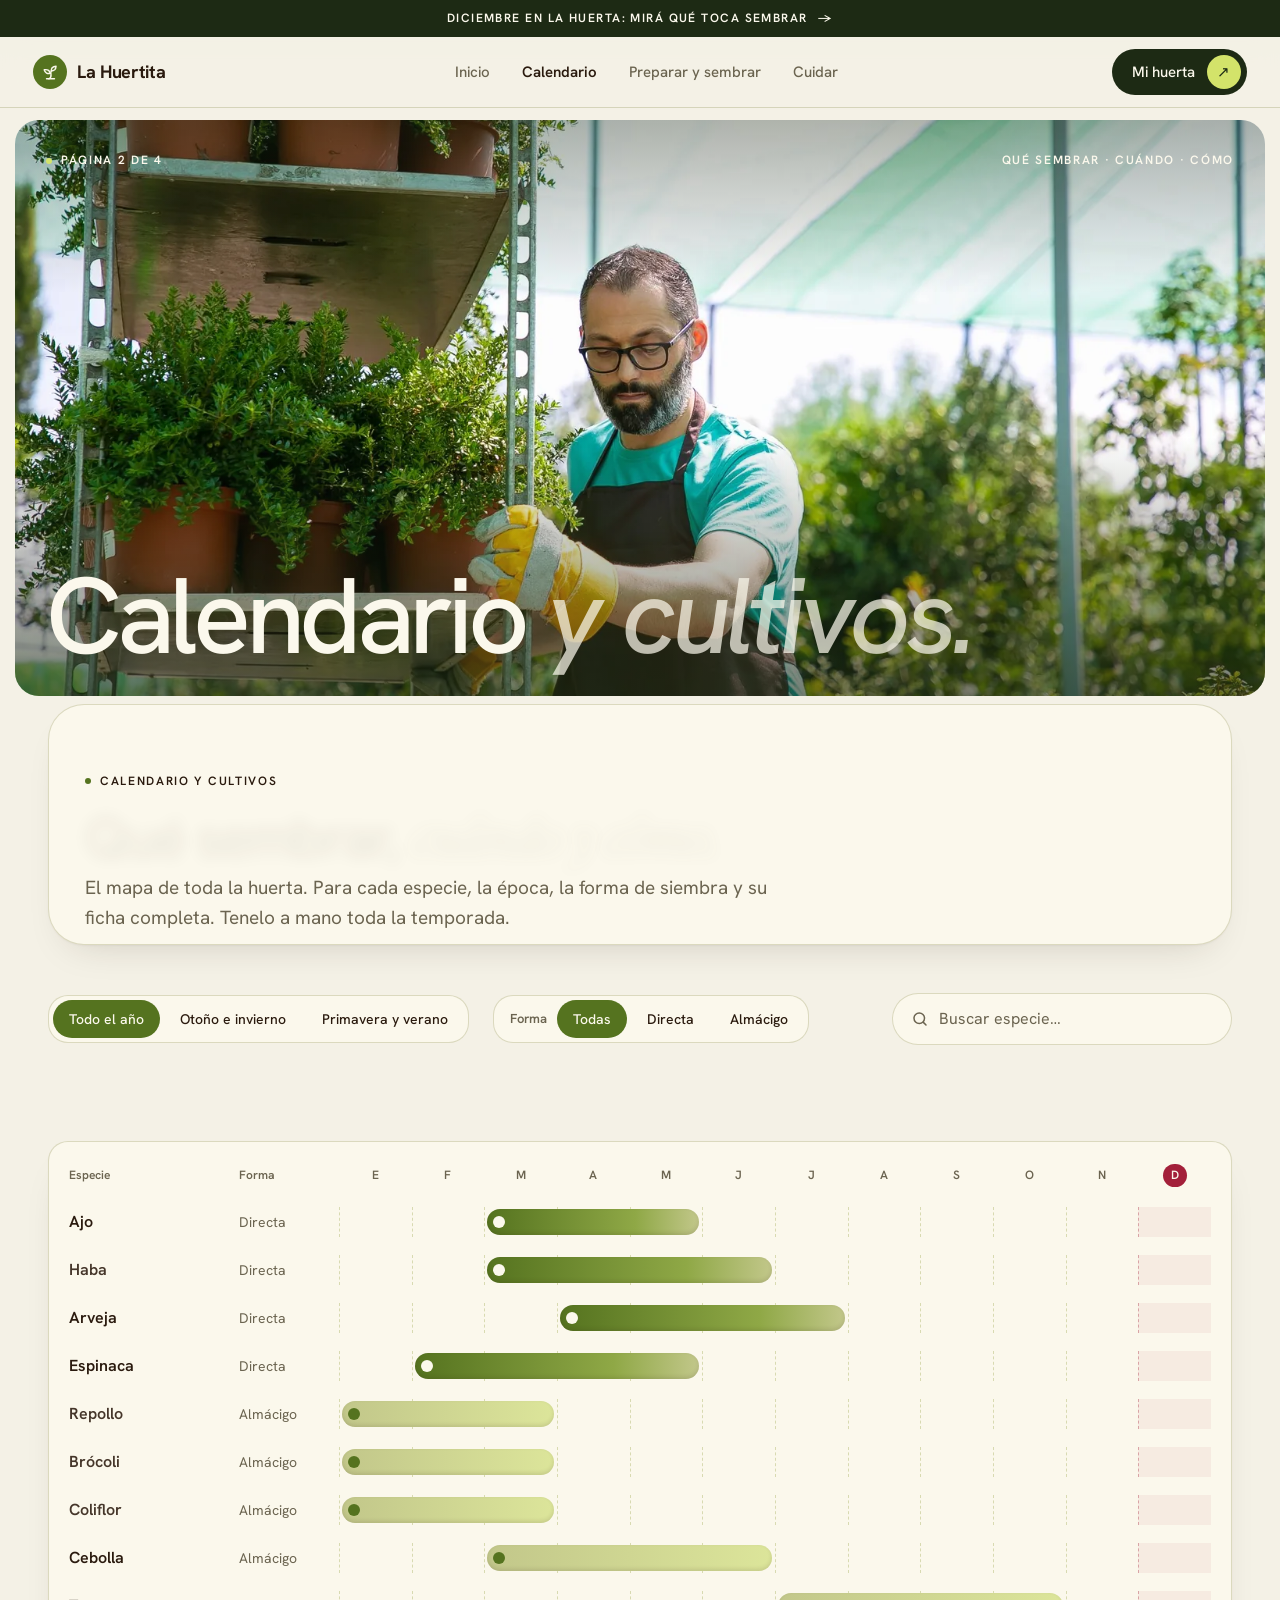
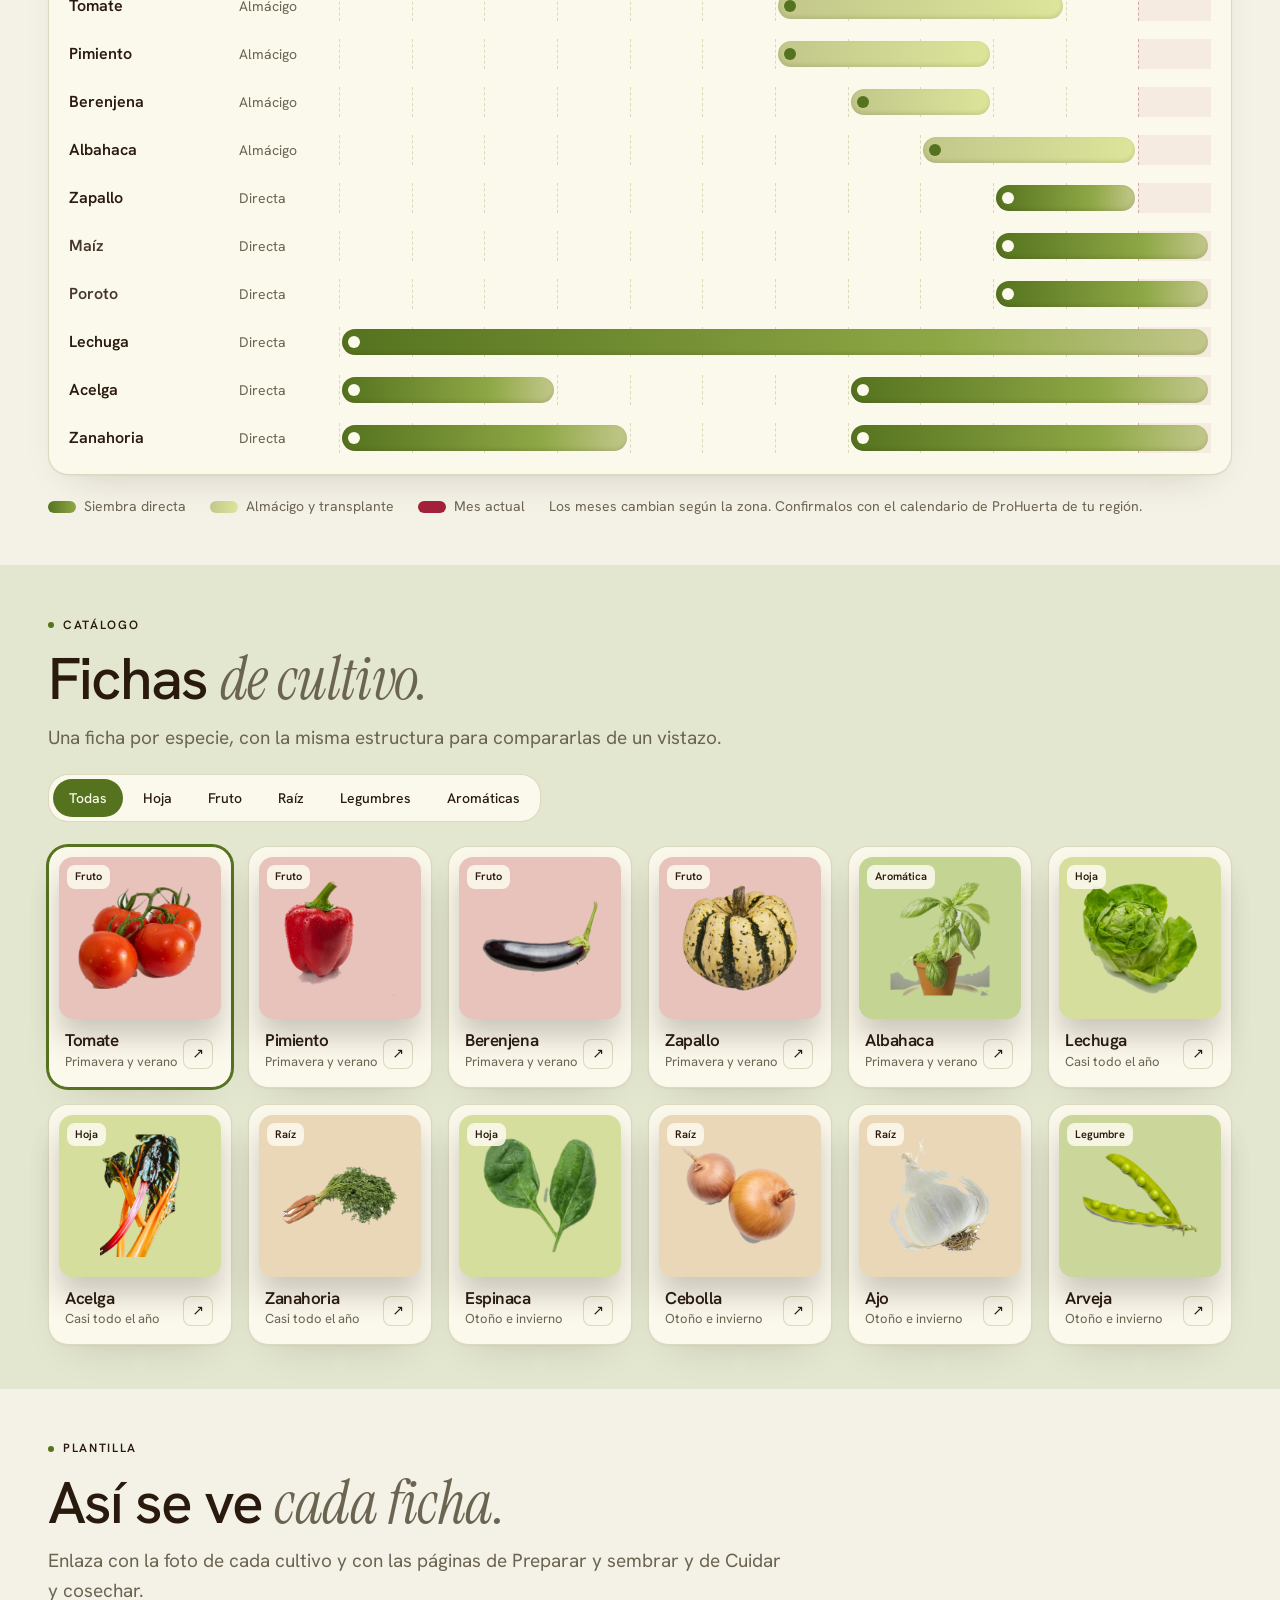
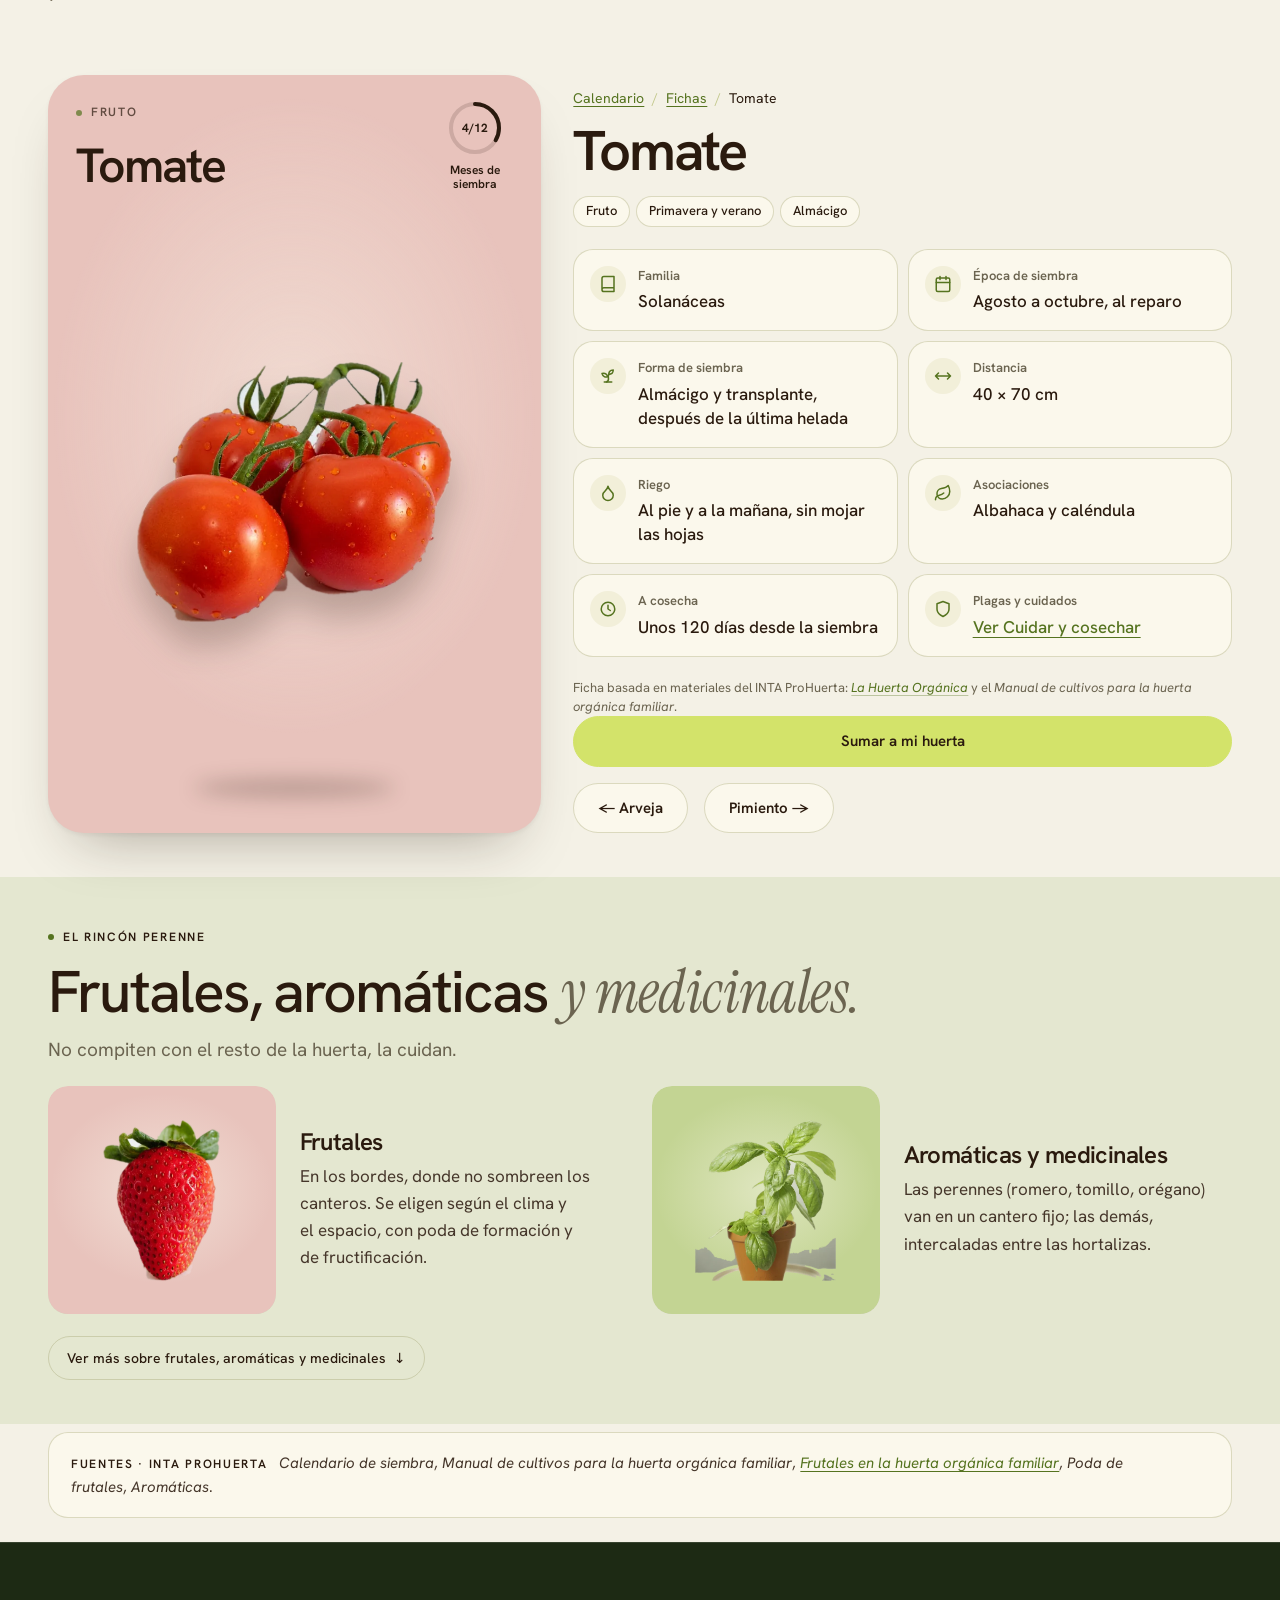
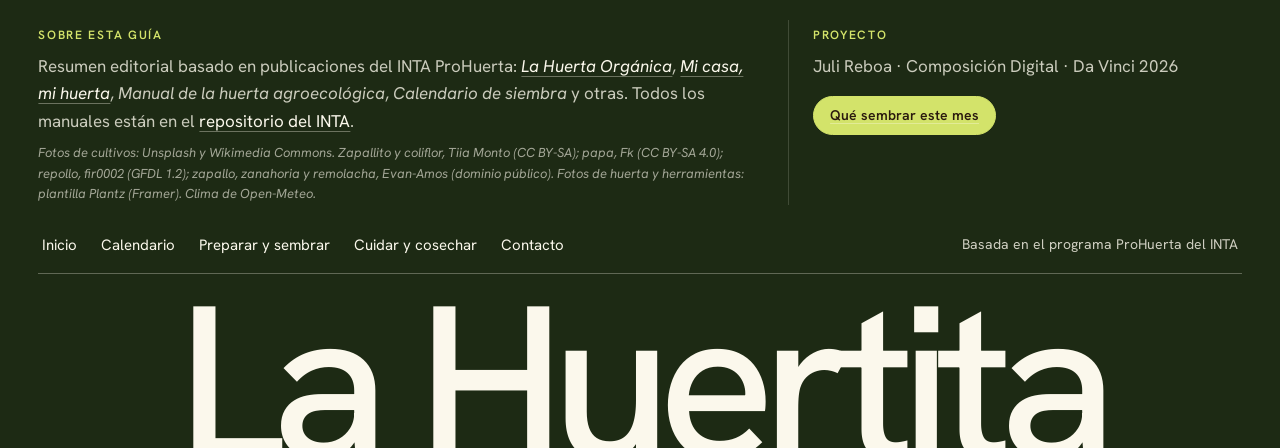
==== commit c4828b3a: "Formulario de contacto con Netlify Forms y página de confirmación Final de Composición Digital: form" ====
--- a/html/calendario.html
+++ b/html/calendario.html
@@ -9,7 +9,7 @@
     <link rel="preconnect" href="https://fonts.googleapis.com">
     <link rel="preconnect" href="https://fonts.gstatic.com" crossorigin>
     <link href="https://fonts.googleapis.com/css2?family=Instrument+Serif:ital@0;1&display=swap" rel="stylesheet">
-    <link rel="stylesheet" href="../css/style.css?v=2910w">
+    <link rel="stylesheet" href="../css/style.css?v=1711">
   </head>
   <body data-base="../">
     <header class="nav-huertita container-xxl px-3">
@@ -222,6 +222,7 @@
               <a href="calendario.html">Calendario</a>
               <a href="preparar-y-sembrar.html">Preparar y sembrar</a>
               <a href="cuidar-y-cosechar.html">Cuidar y cosechar</a>
+              <a href="../index.html#contacto">Contacto</a>
             </nav>
             <span>Basada en el programa ProHuerta del INTA</span>
           </div>
--- a/css/style.css
+++ b/css/style.css
@@ -2094,3 +2094,22 @@
 .banda-capitulo{ padding:8px 0; }
 .banda-capitulo > .container-xxl{ padding-top:22px !important; padding-bottom:22px !important; }
 .banda-capitulo h2{ font-size:clamp(28px,3vw,40px) !important; margin:6px 0 !important; }
+
+/* ===== Contacto (final: Netlify Forms) ===== */
+.contacto{ background:var(--color-app); }
+.contacto-form{ background:var(--color-fondos); border:1px solid var(--color-borde); border-radius:var(--radio); padding:clamp(22px,3vw,36px); box-shadow:var(--sombra); }
+.contacto-form .form-label{ font-weight:600; font-size:14px; color:var(--color-titulos); margin-bottom:6px; }
+.contacto-form .form-control, .contacto-form .form-select{ background-color:var(--color-blanco); border:1px solid var(--color-borde); border-radius:var(--radio-s); padding:12px 16px; color:var(--color-titulos); font-size:16px; }
+.contacto-form .form-control:focus, .contacto-form .form-select:focus{ border-color:var(--color-marca); box-shadow:0 0 0 3px rgba(85,115,31,.18); }
+.contacto-form .form-check-input{ border-color:var(--color-lineas); }
+.contacto-form .form-check-input:checked{ background-color:var(--color-marca); border-color:var(--color-marca); }
+.contacto-form .form-check-input:focus{ box-shadow:0 0 0 3px rgba(85,115,31,.18); border-color:var(--color-marca); }
+.contacto-form.was-validated .form-control:invalid, .contacto-form.was-validated .form-select:invalid{ border-color:var(--color-acento); }
+.contacto-form .invalid-feedback{ color:var(--color-acento); font-size:13px; }
+.contacto-nota{ font-size:14px; color:var(--color-suave); }
+.contacto-datos{ list-style:none; padding:0; margin:0; display:grid; gap:10px; }
+.contacto-datos li{ background:var(--color-fondos); border:1px solid var(--color-borde); border-radius:var(--radio-m); padding:14px 18px; }
+.contacto-datos strong{ display:block; color:var(--color-titulos); font-size:15px; }
+.contacto-datos span{ color:var(--color-suave); font-size:14px; }
+.gracias{ min-height:60vh; display:flex; align-items:center; text-align:center; }
+.gracias h1{ font-size:clamp(36px,5vw,64px); font-weight:500; letter-spacing:-.035em; line-height:1.05; color:var(--color-titulos); }
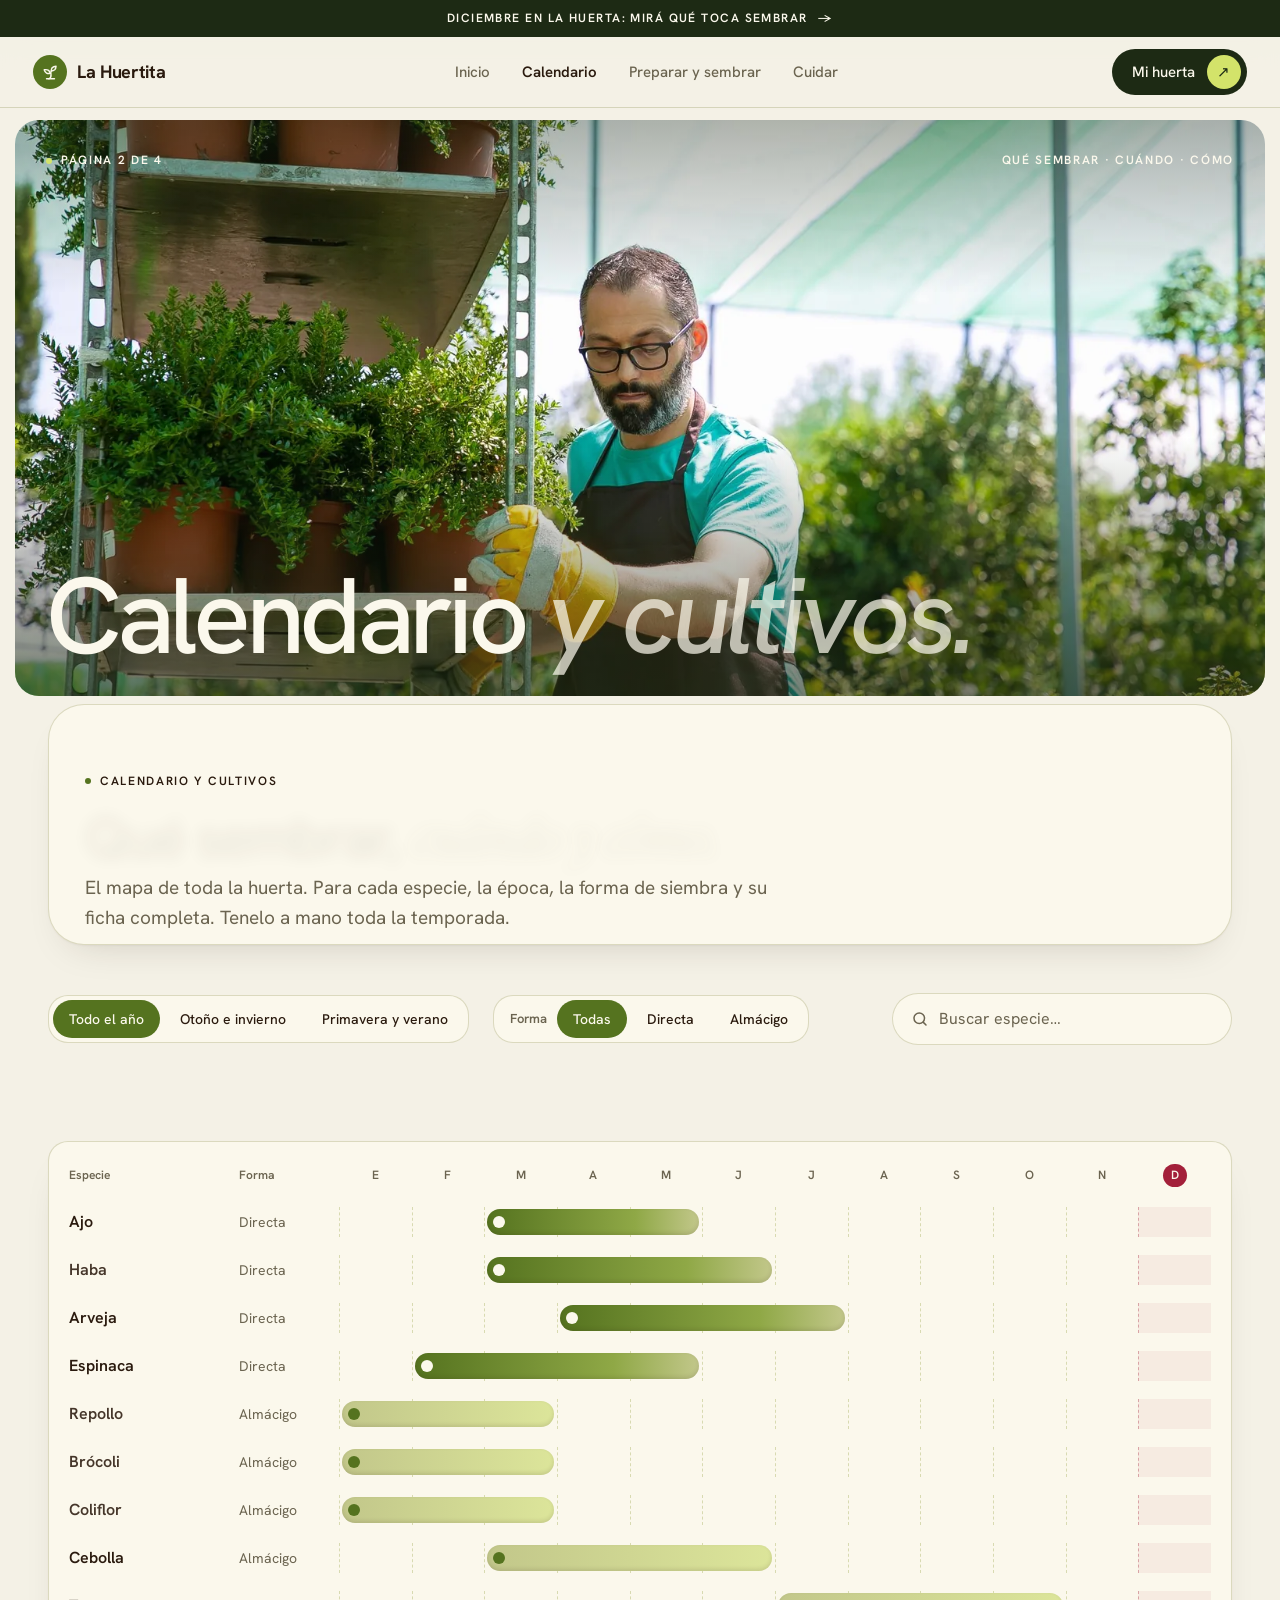
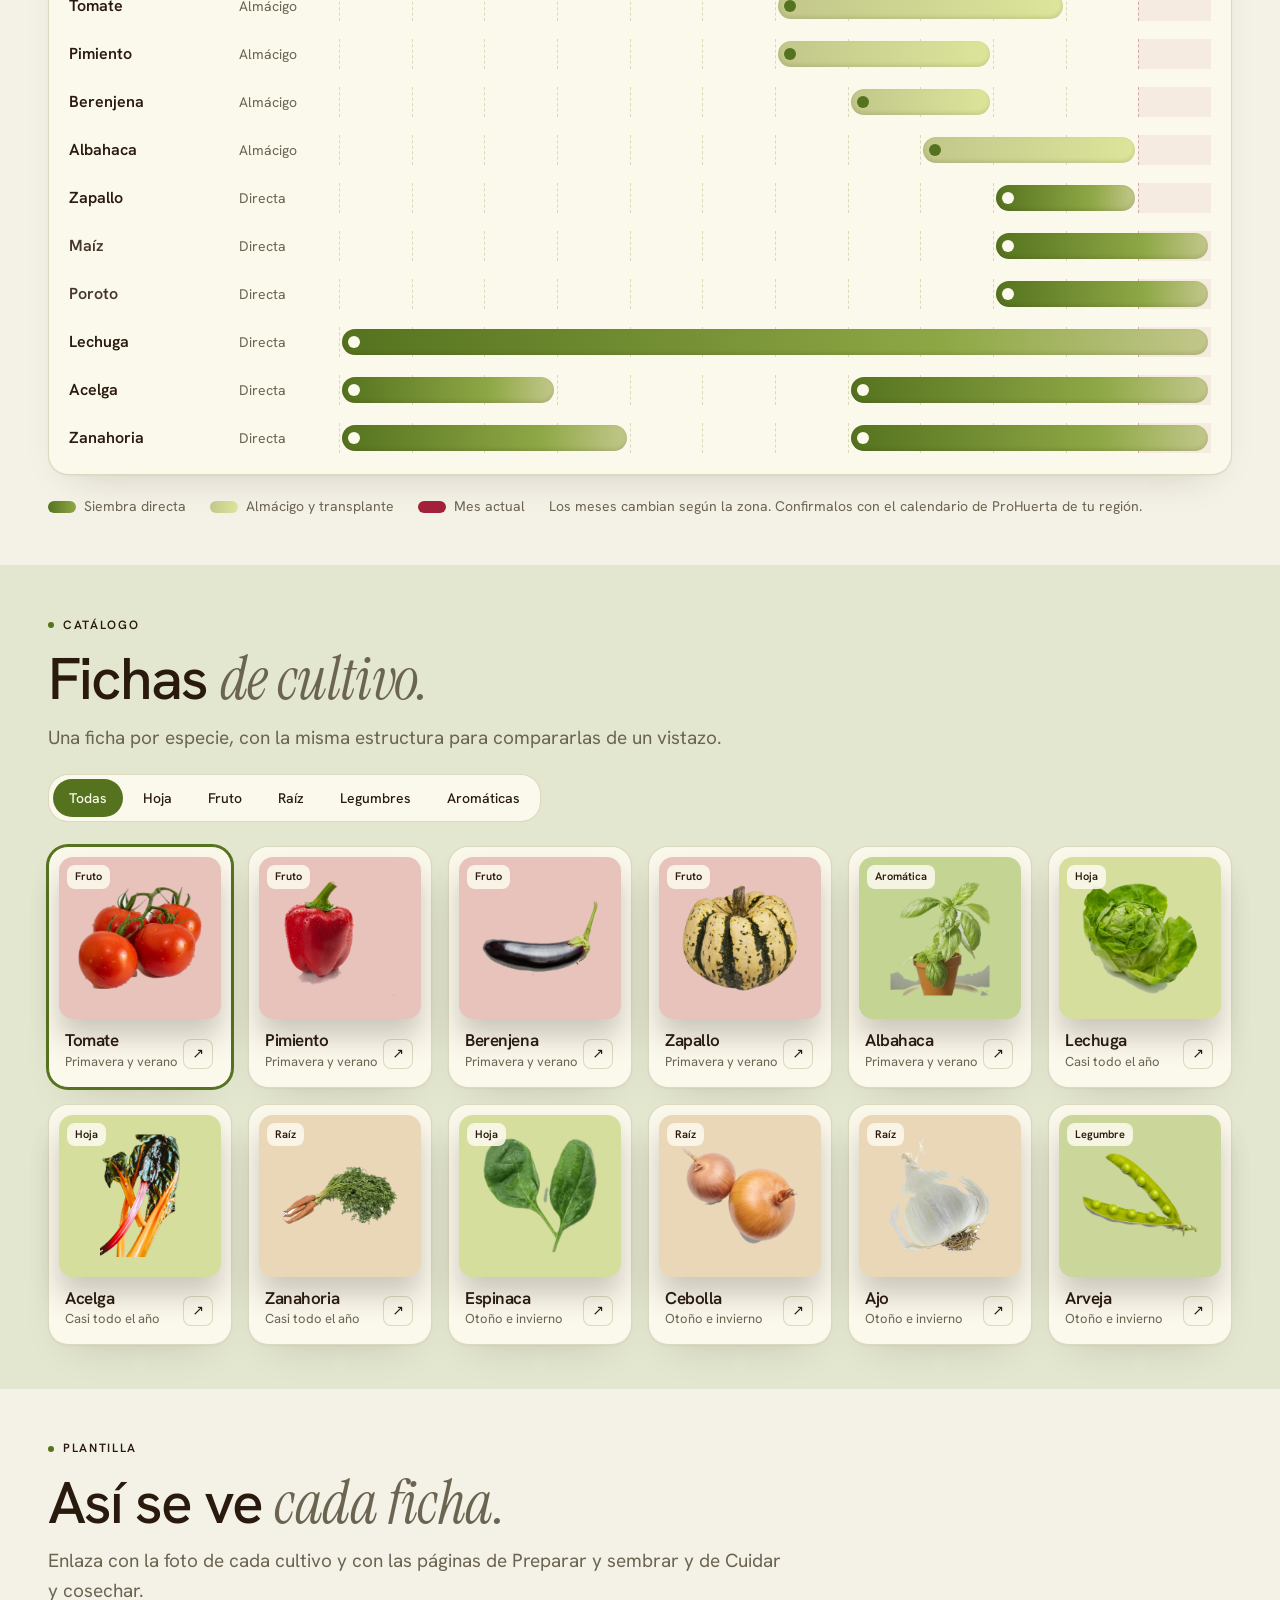
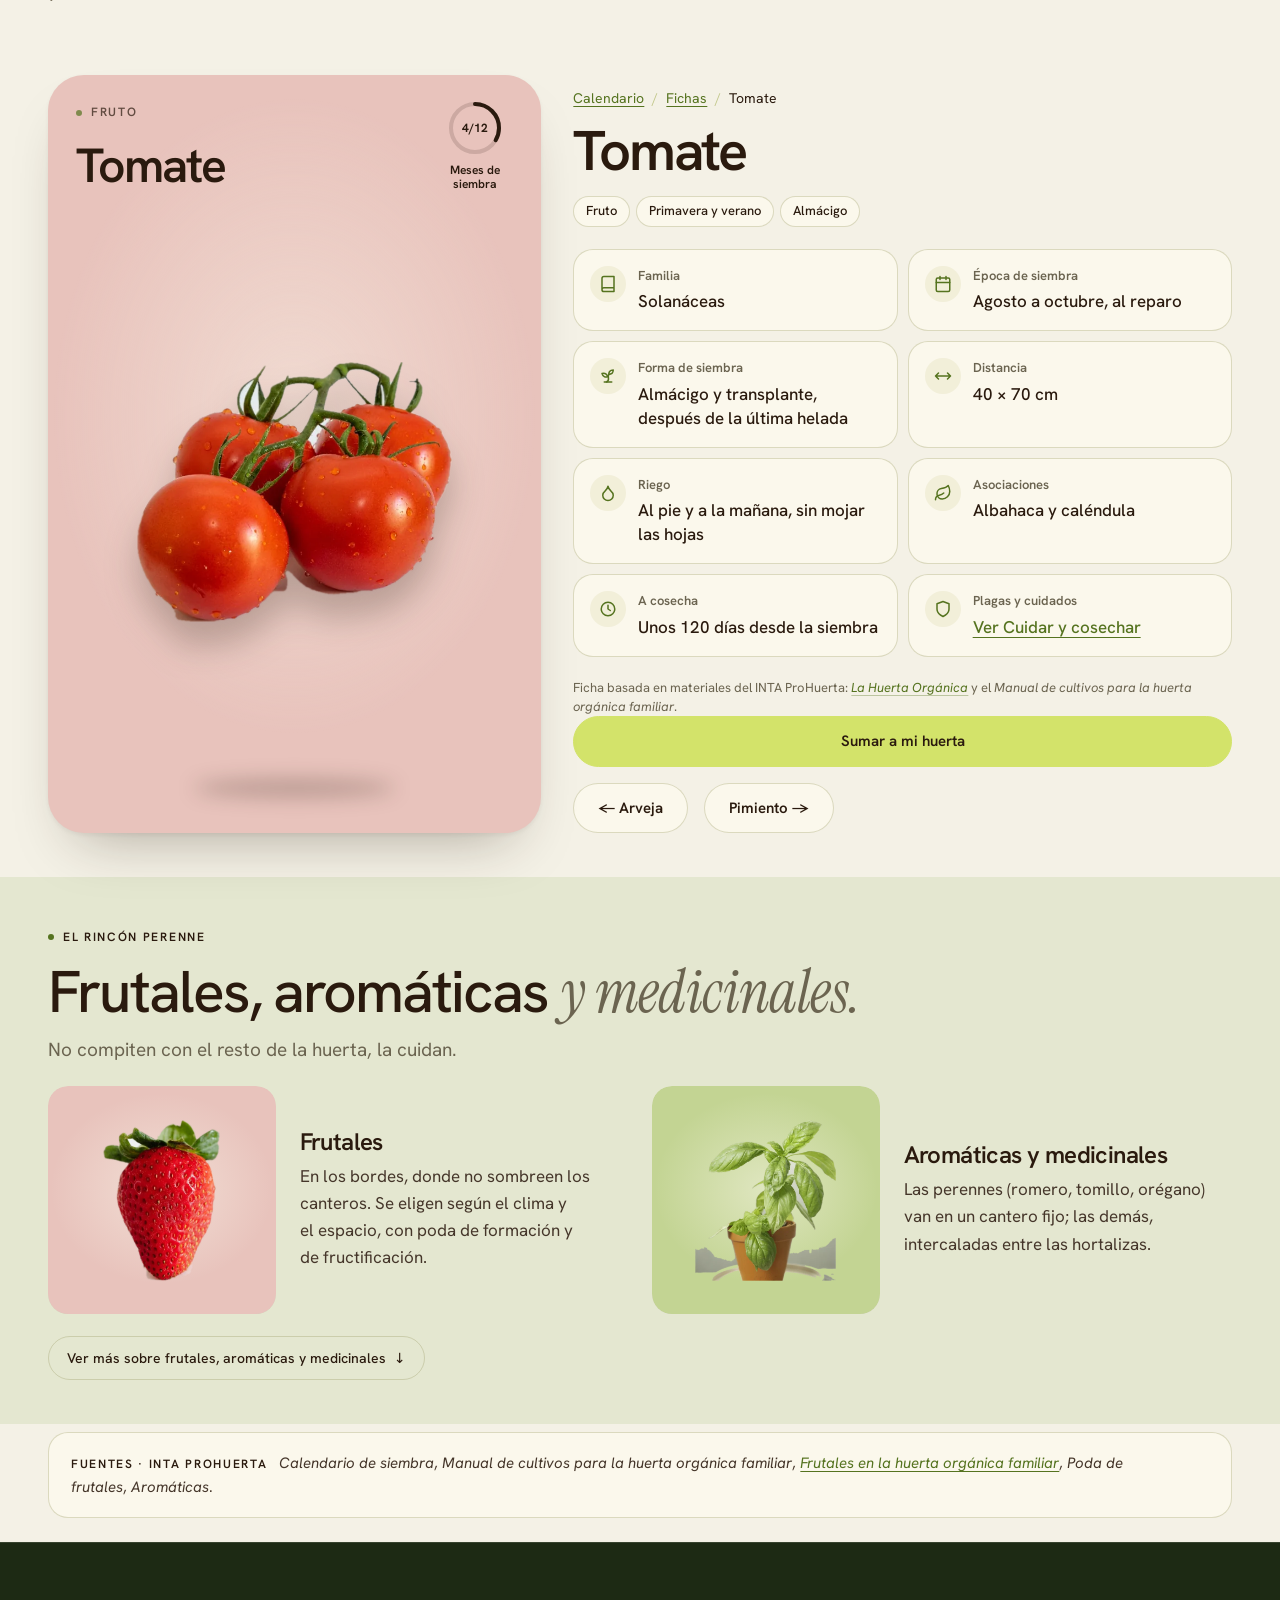
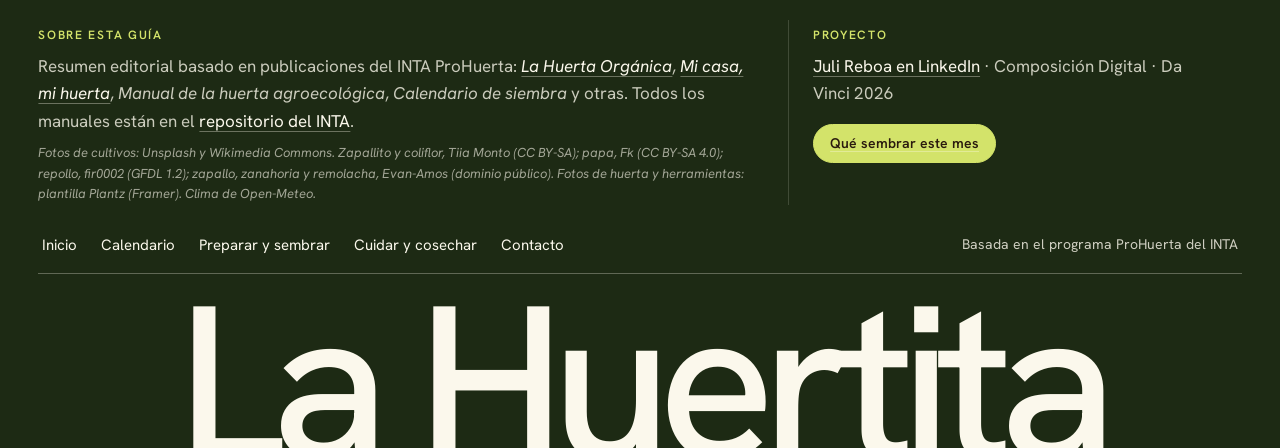
==== commit cf7ef87b: "Link a LinkedIn en el pie de todas las páginas Co-Authored-By: Claude Opus 5.5 <noreply@anthropic.co" ====
--- a/html/calendario.html
+++ b/html/calendario.html
@@ -212,7 +212,7 @@
             </div>
             <div>
               <p class="overline mb-2">Proyecto</p>
-              <p class="mb-3">Juli Reboa · Composición Digital · Da Vinci 2026</p>
+              <p class="mb-3"><a href="https://www.linkedin.com/in/julieta-reboa/" target="_blank" rel="noopener">Juli Reboa en LinkedIn</a> · Composición Digital · Da Vinci 2026</p>
               <a class="btn btn-huerta lima chico" href="calendario.html">Qué sembrar este mes</a>
             </div>
           </div>
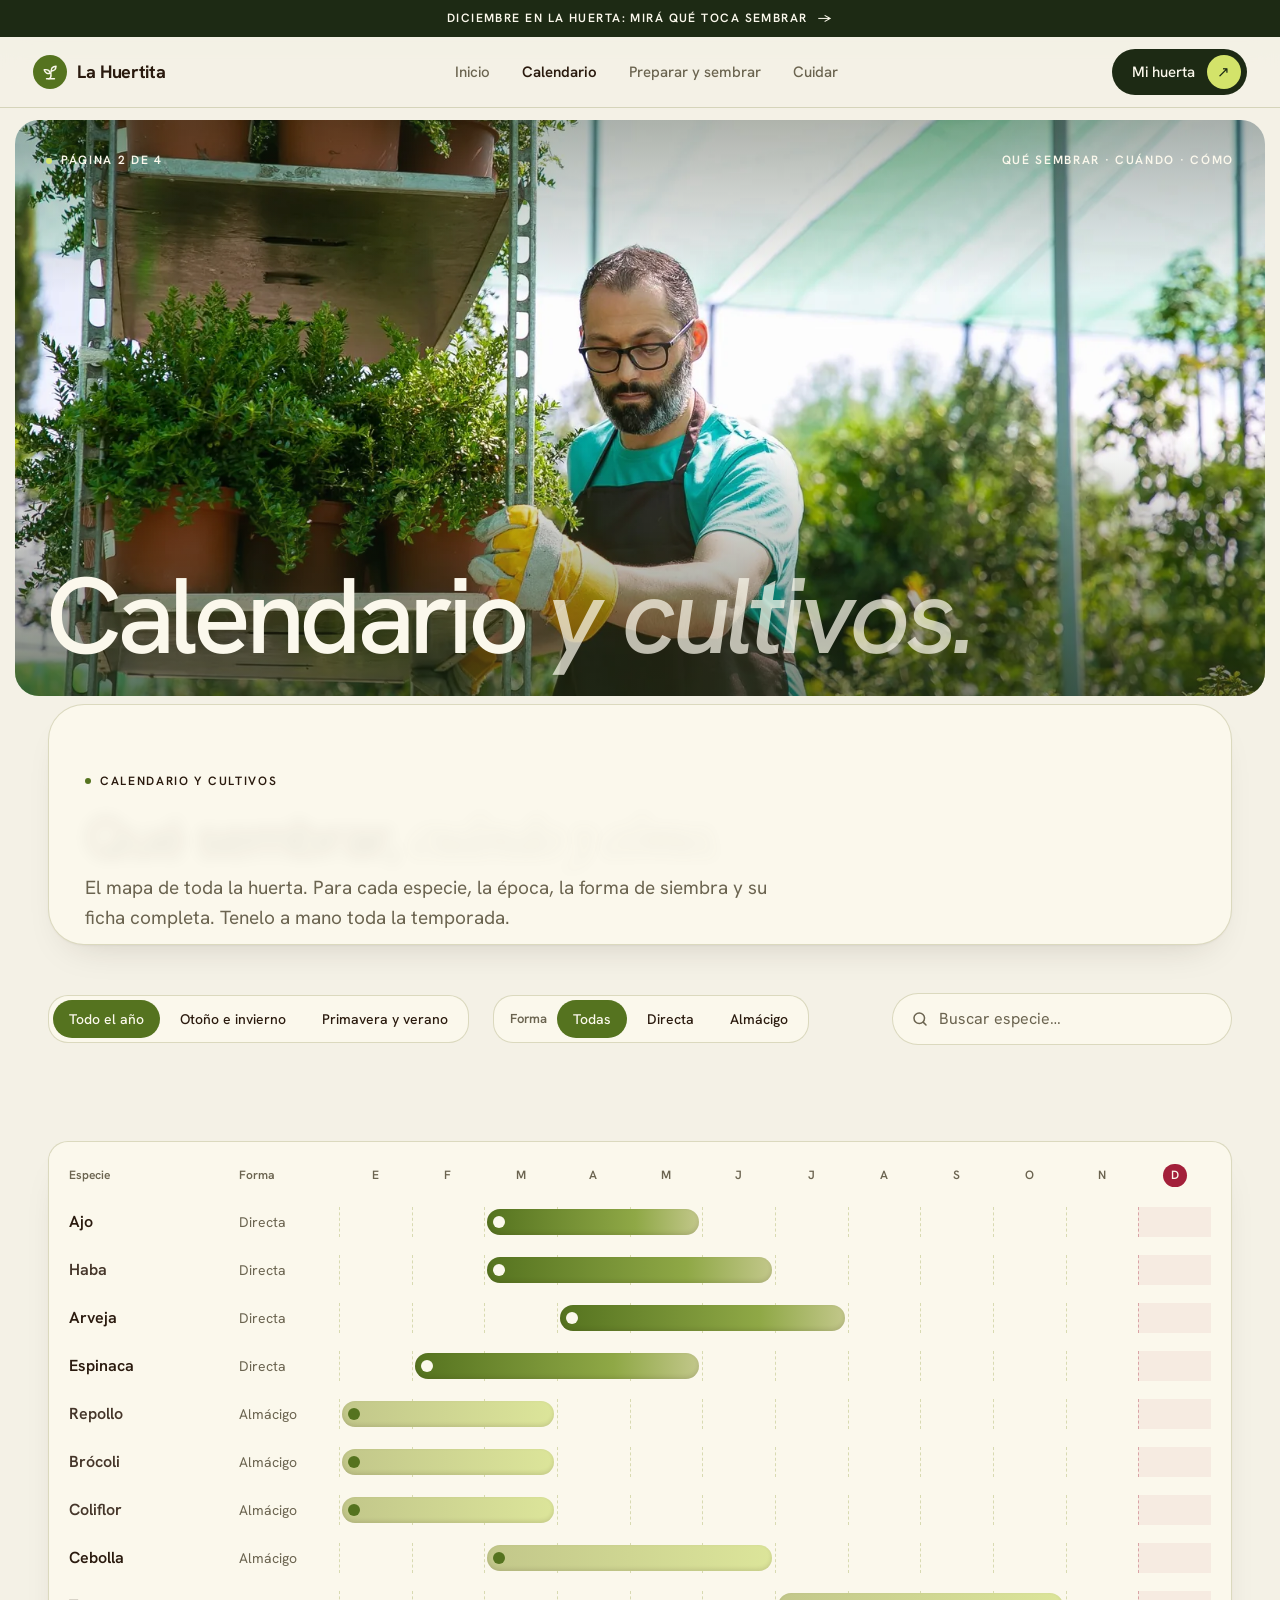
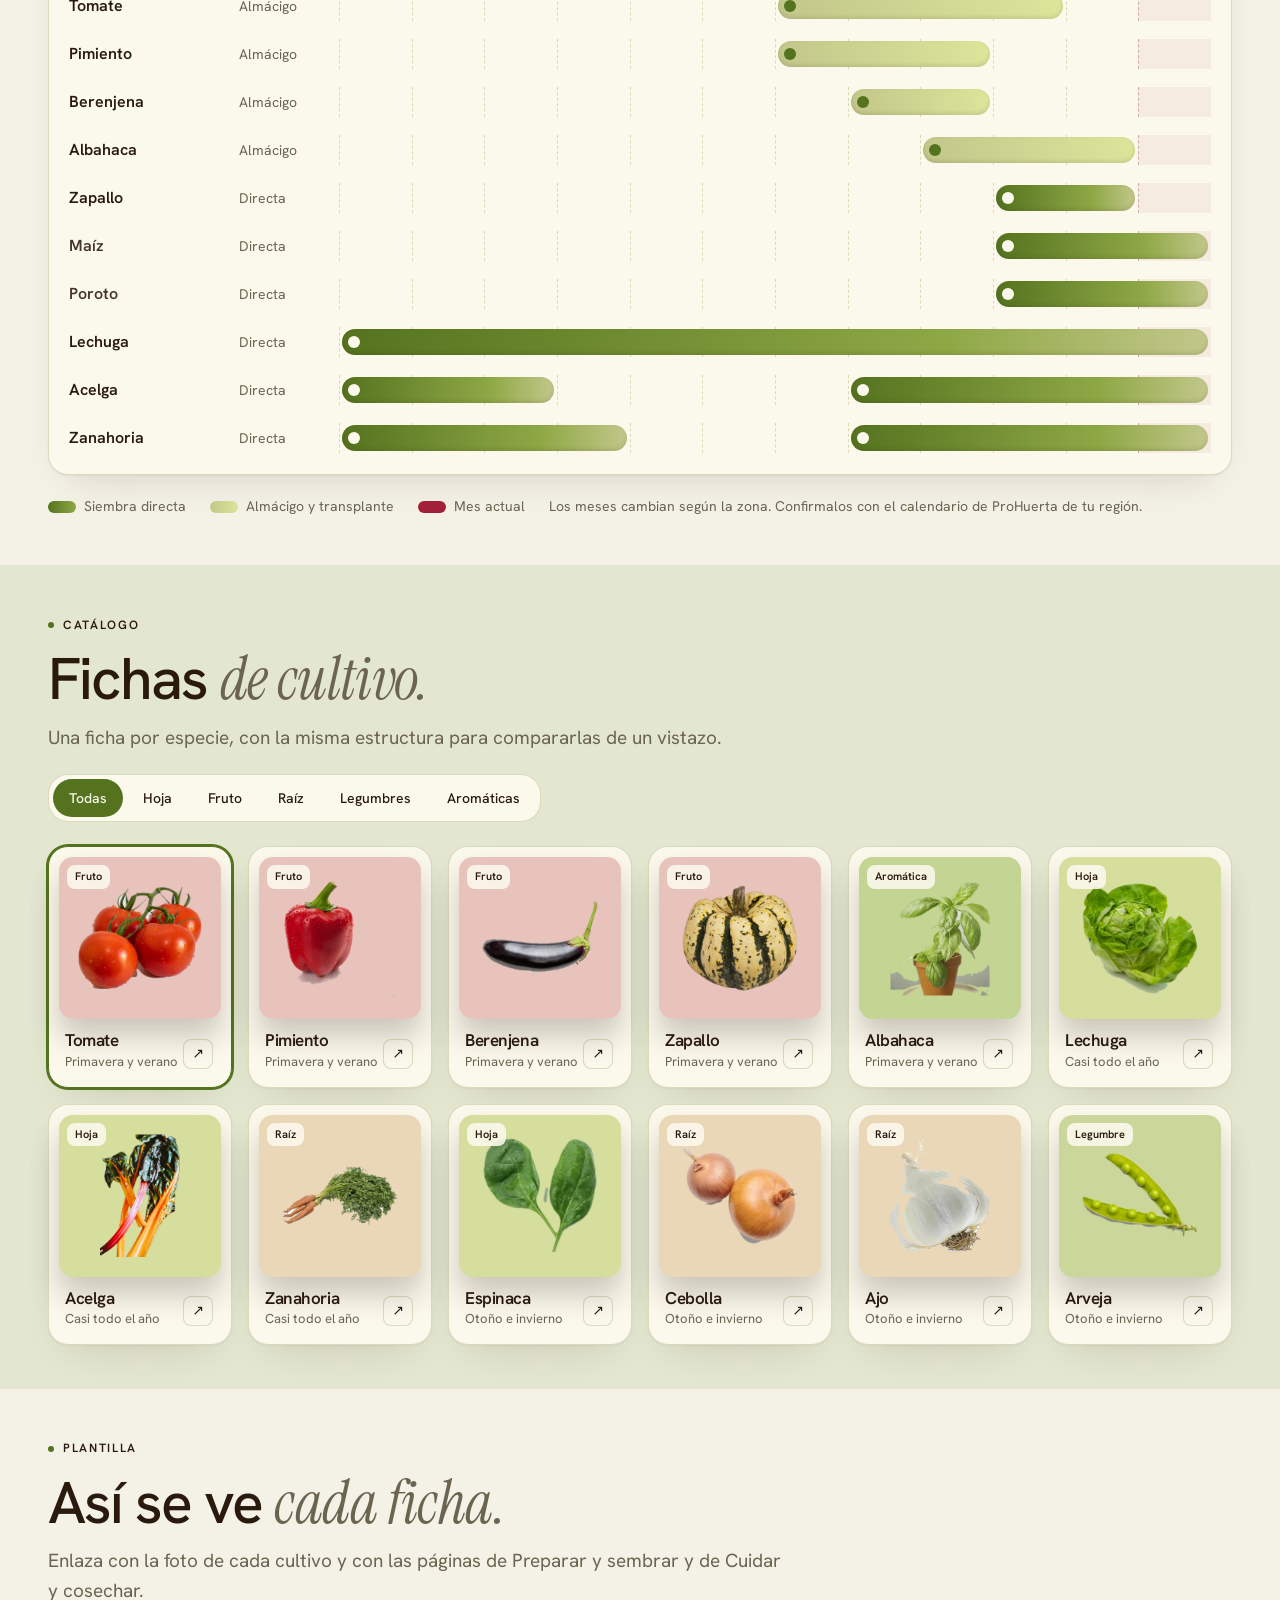
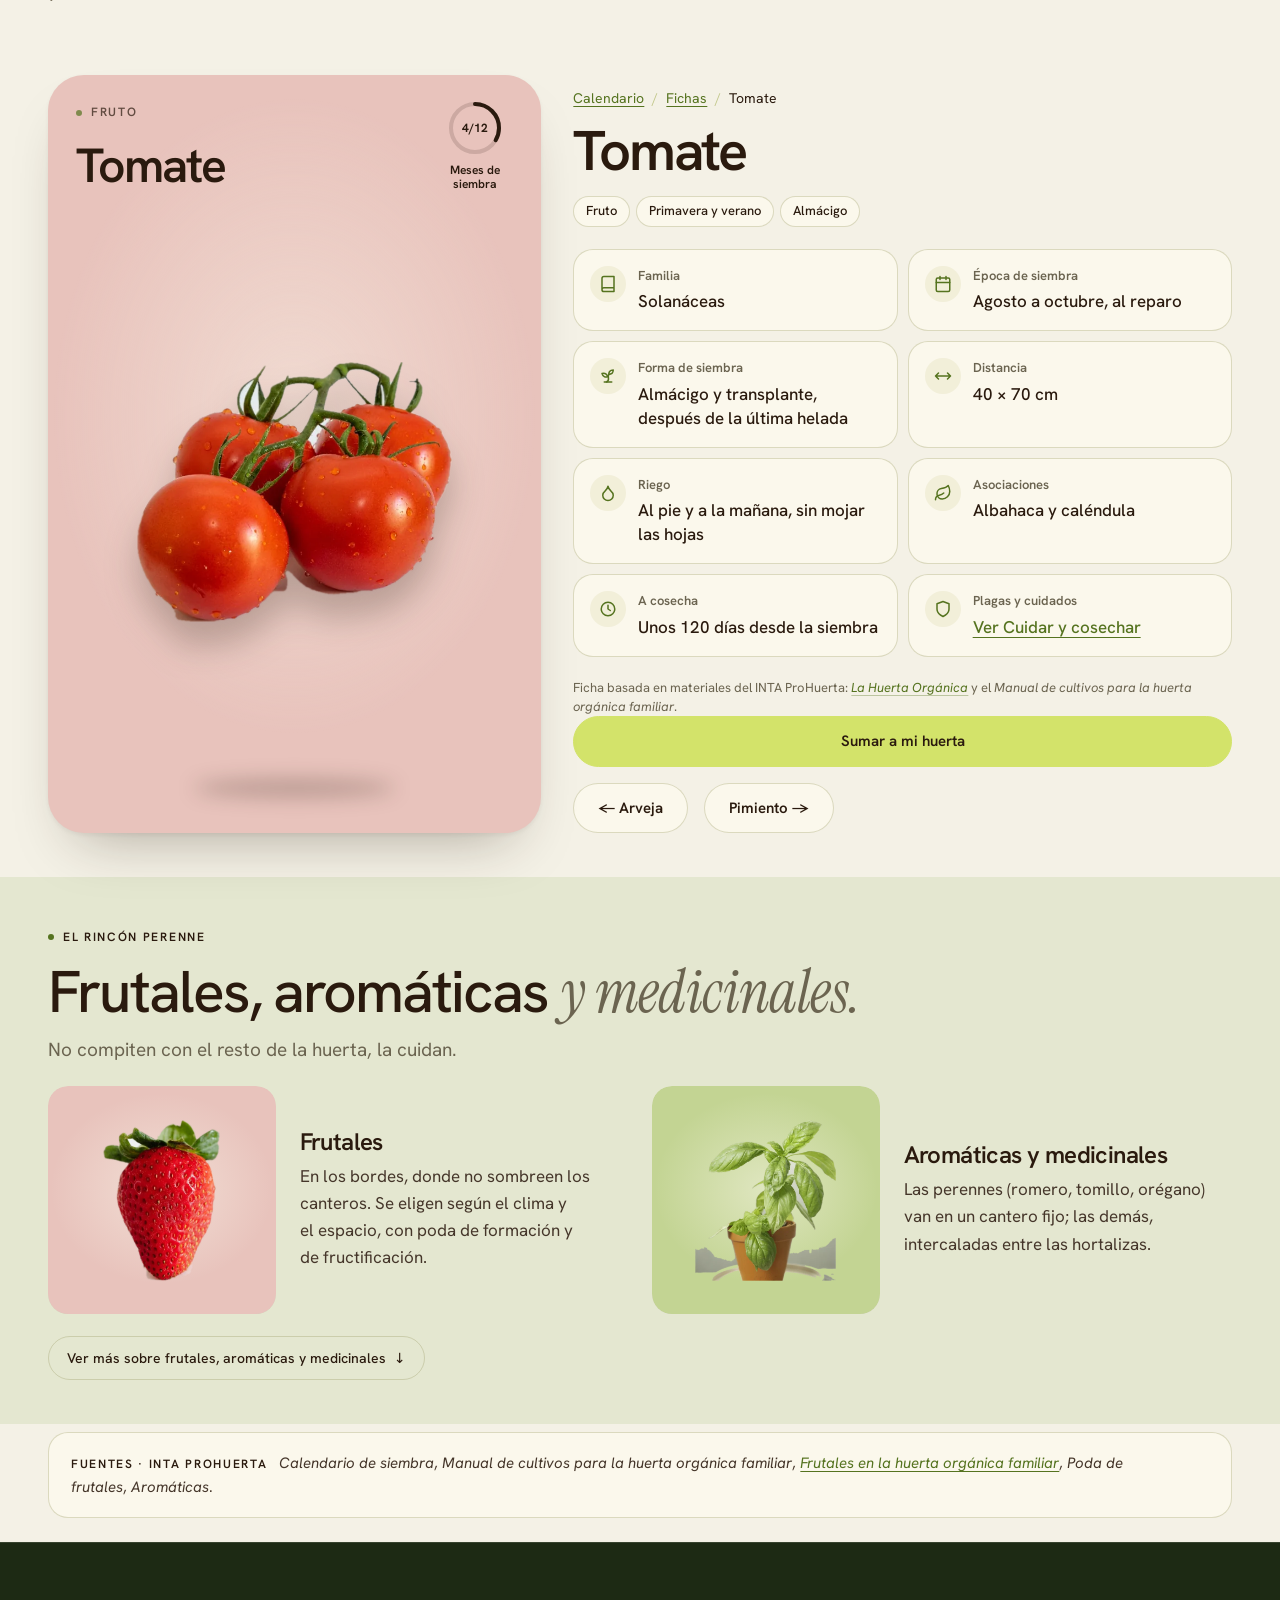
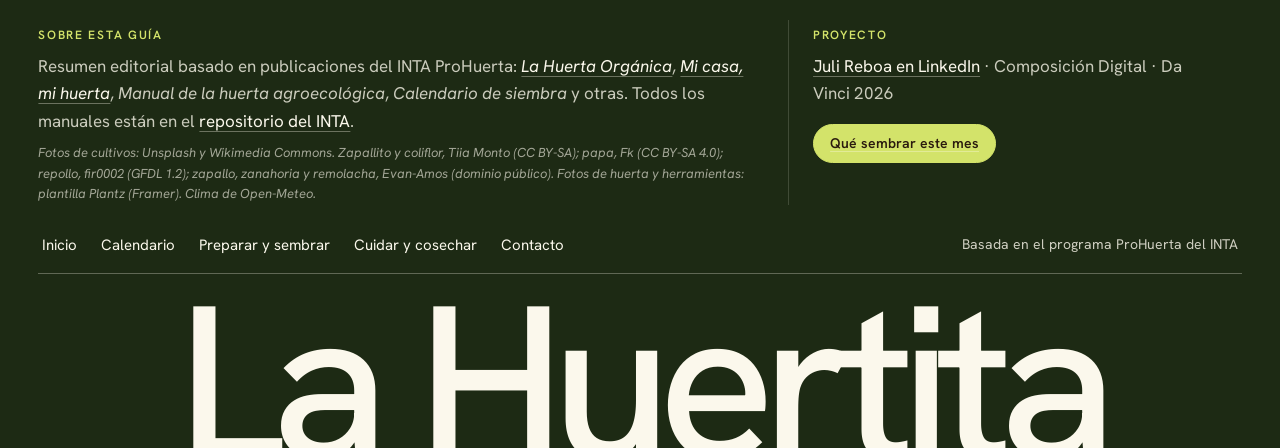
==== commit 5f51eb1e: "Calendario en celular: la columna fija tapa las barras que pasan por detrás Co-Authored-By: Claude F" ====
--- a/html/calendario.html
+++ b/html/calendario.html
@@ -9,7 +9,7 @@
     <link rel="preconnect" href="https://fonts.googleapis.com">
     <link rel="preconnect" href="https://fonts.gstatic.com" crossorigin>
     <link href="https://fonts.googleapis.com/css2?family=Instrument+Serif:ital@0;1&display=swap" rel="stylesheet">
-    <link rel="stylesheet" href="../css/style.css?v=1711">
+    <link rel="stylesheet" href="../css/style.css?v=1911b">
   </head>
   <body data-base="../">
     <header class="nav-huertita container-xxl px-3">
--- a/css/style.css
+++ b/css/style.css
@@ -635,7 +635,7 @@
 .tarjeta-mes .chip{ background:rgba(251,248,236,.16); border-color:rgba(251,248,236,.28); color:var(--color-fondos); }
 .tarjeta-mes .link-flecha{ color:var(--color-lima); }
 
-#calendario .tabla-huerta{ padding:8px 20px 12px; }
+#calendario .tabla-huerta{ padding:8px 20px 12px; overflow-x:auto; overflow-y:hidden; overscroll-behavior-x:contain; }
 .gantt{ min-width:920px; font-variant-numeric:tabular-nums; }
 .gantt .fila{ display:grid; grid-template-columns:170px 100px repeat(12,1fr); align-items:center; padding:9px 0; min-height:48px; position:relative; }
 .gantt .fila > *{ grid-row:1; }
@@ -865,7 +865,7 @@
 .hero .indice-portada a.chip{ box-shadow:none; background:var(--color-fondos-alt); border-color:transparent; padding:10px 14px; }
 .hero .indice-portada a.chip:hover{ background:rgba(194,199,138,.4); }
 
-.gantt .fila > span:first-child{ position:sticky; left:0; z-index:2; background:var(--color-fondos); }
+.gantt .fila > span:first-child{ position:sticky; left:0; z-index:2; background:var(--color-fondos); align-self:stretch; display:flex; align-items:center; box-shadow:-11px 0 0 9px var(--color-fondos); }
 @media (max-width:991.98px){
     #calendario .table-responsive{ -webkit-mask-image:linear-gradient(90deg,#000 90%,transparent); mask-image:linear-gradient(90deg,#000 90%,transparent); }
 }
